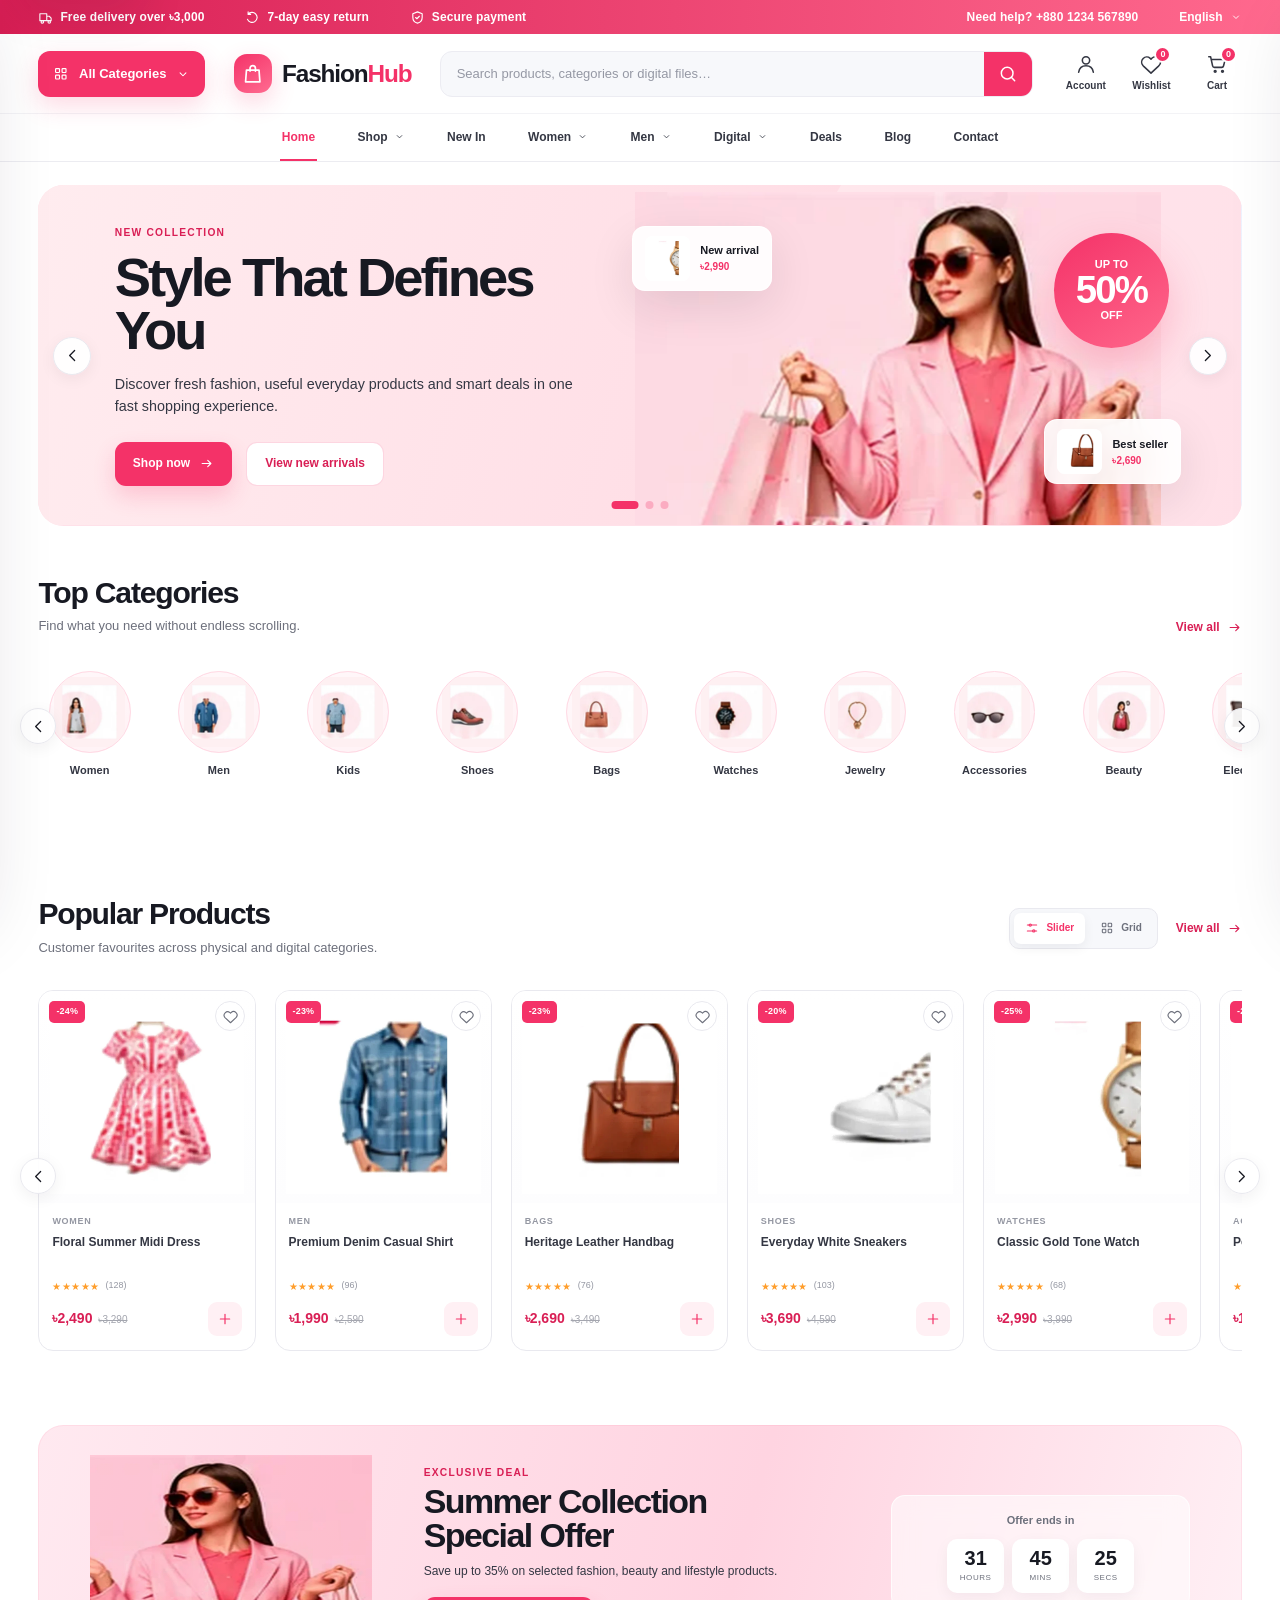
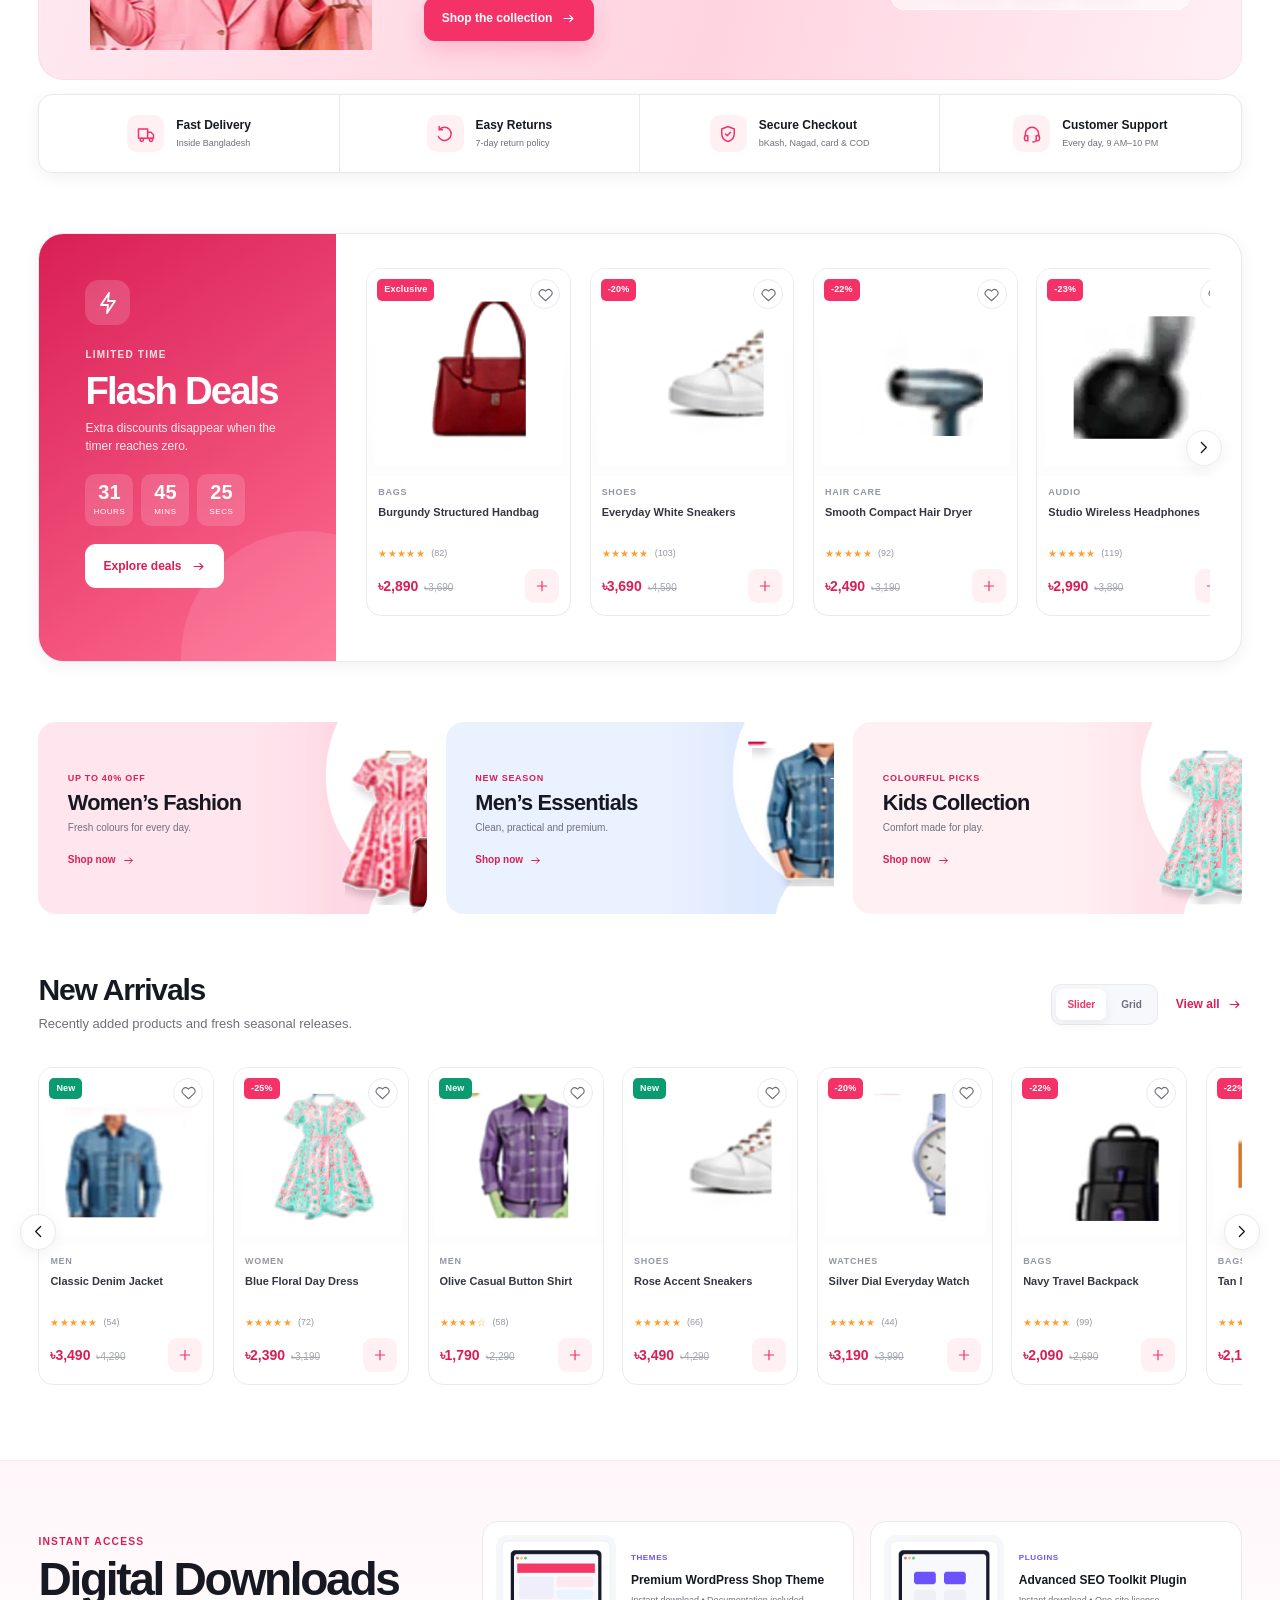
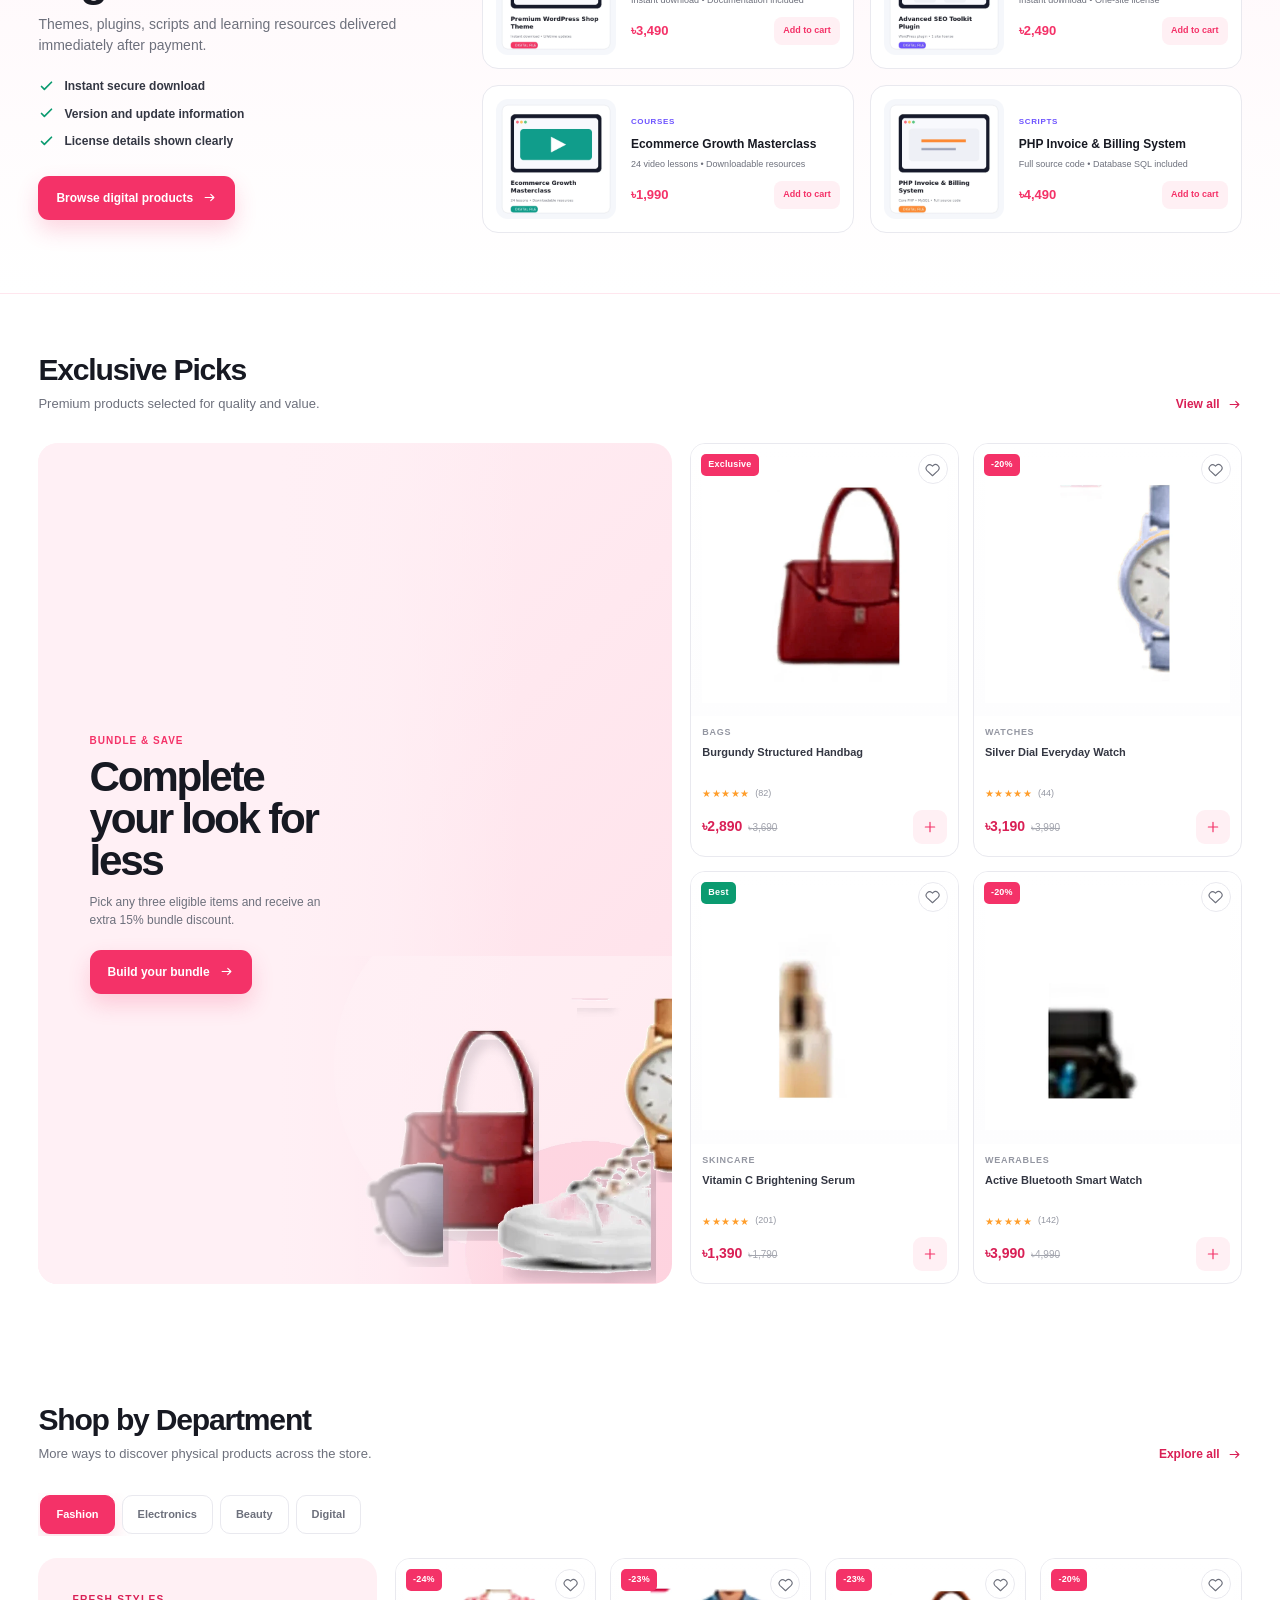
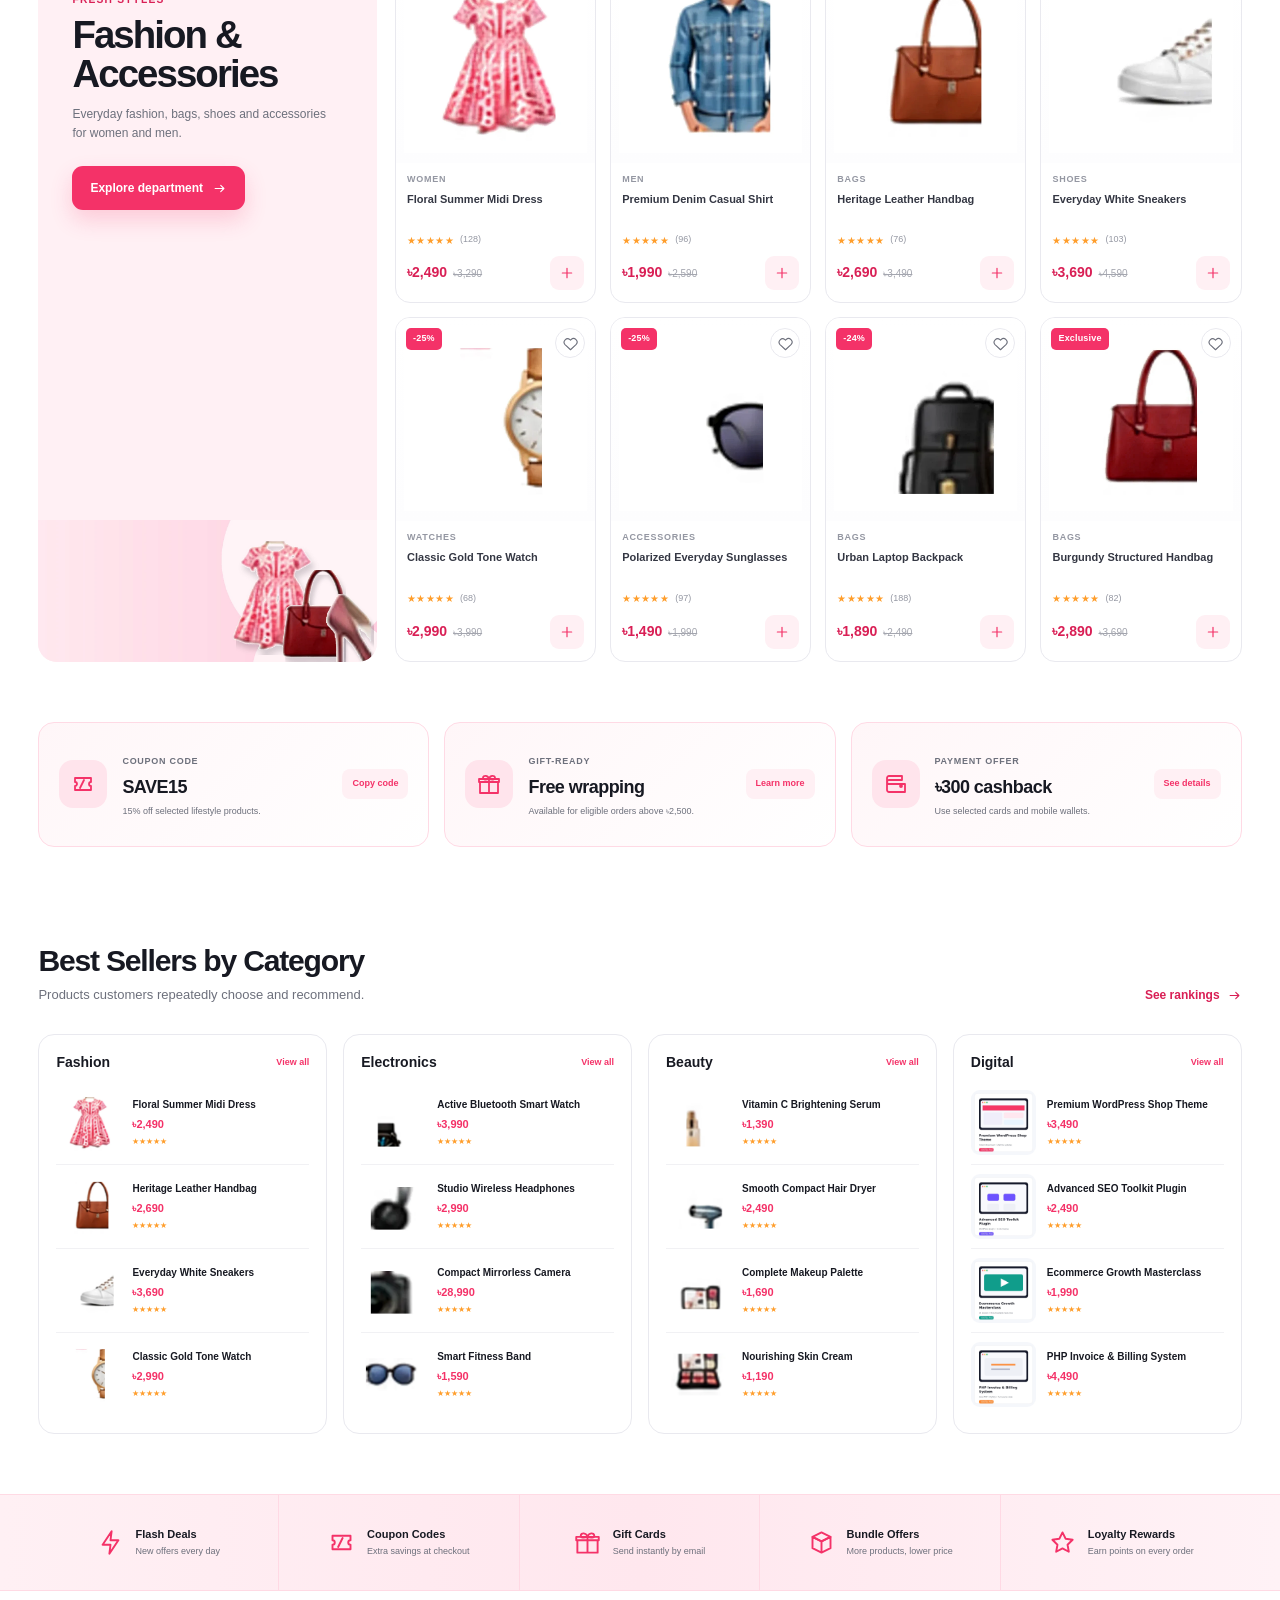
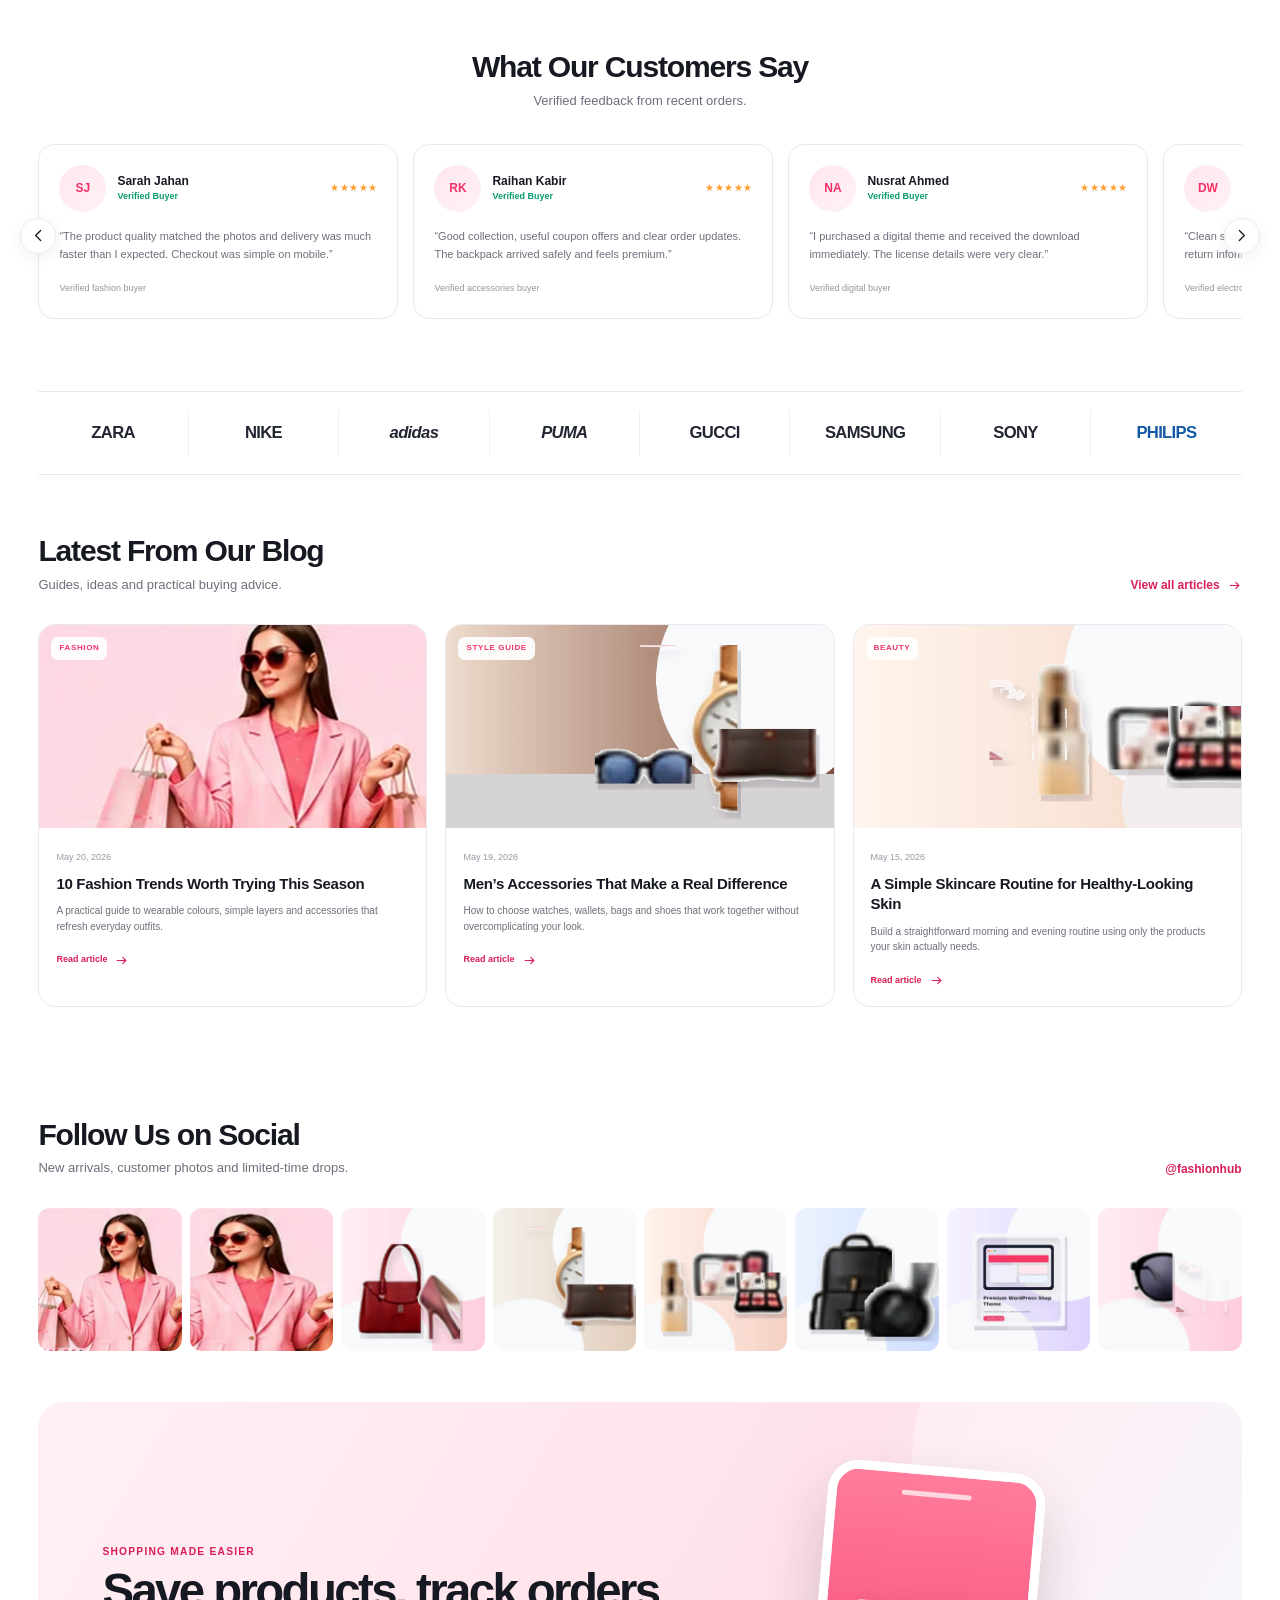
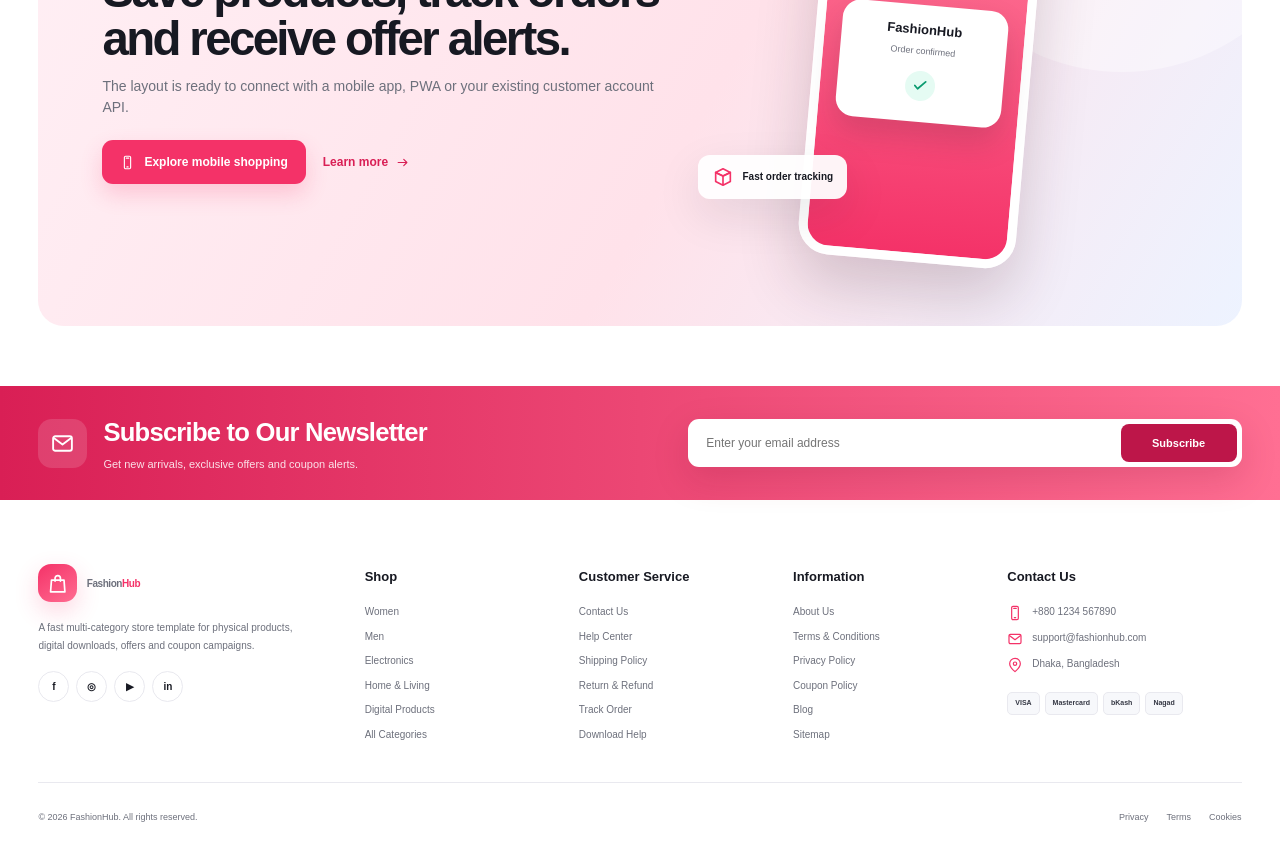
==== index.html @ 22efe68f "Initial FashionHub storefront" ====
<!doctype html>
<html lang="en">
<head>
  <meta charset="utf-8">
  <meta name="viewport" content="width=device-width,initial-scale=1,viewport-fit=cover">
  <meta name="theme-color" content="#f43268">
  <meta name="description" content="FashionHub — a fast, API-ready ecommerce homepage for physical and digital products.">
  <title>FashionHub — Shop Fashion, Electronics, Home & Digital Products</title>
  <link rel="preload" href="assets/images/banners/hero-fashion.webp" as="image" type="image/webp">
  <link rel="stylesheet" href="assets/css/app.css">
</head>
<body>
  <a class="skip-link" href="#main-content">Skip to content</a>

  <div class="announcement" aria-label="Store information">
    <div class="shell announcement__inner">
      <div class="announcement__items">
        <span><svg aria-hidden="true"><use href="#i-truck"></use></svg> Free delivery over ৳3,000</span>
        <span><svg aria-hidden="true"><use href="#i-return"></use></svg> 7-day easy return</span>
        <span><svg aria-hidden="true"><use href="#i-shield"></use></svg> Secure payment</span>
      </div>
      <div class="announcement__right">
        <a href="tel:+8801234567890">Need help? +880 1234 567890</a>
        <button type="button" class="language-switch" aria-label="Change language">English <svg aria-hidden="true"><use href="#i-chevron-down"></use></svg></button>
      </div>
    </div>
  </div>

  <header class="site-header" id="siteHeader">
    <div class="shell header-main">
      <button class="icon-button menu-trigger" type="button" data-action="open-menu" aria-label="Open navigation" aria-controls="mobileDrawer">
        <svg aria-hidden="true"><use href="#i-menu"></use></svg>
      </button>
<div class="category-launcher desktop-only">
        <button class="category-launcher__button" type="button" data-action="toggle-categories" aria-expanded="false" aria-controls="desktopCategoryMenu">
          <svg aria-hidden="true"><use href="#i-grid"></use></svg>
          <span>All Categories</span>
          <svg class="chevron" aria-hidden="true"><use href="#i-chevron-down"></use></svg>
        </button>
        <nav class="category-mega" id="desktopCategoryMenu" aria-label="Product categories"></nav>
      </div>
      <a class="brand" href="index.html" aria-label="FashionHub home">
        <span class="brand__mark"><svg aria-hidden="true"><use href="#i-bag"></use></svg></span>
        <span>Fashion<span>Hub</span></span>
      </a>

      

      <form class="site-search" id="siteSearch" role="search" autocomplete="off">
        <label class="sr-only" for="searchInput">Search products</label>
        <input id="searchInput" name="q" type="search" placeholder="Search products, categories or digital files…">
        <button type="submit" aria-label="Search"><svg aria-hidden="true"><use href="#i-search"></use></svg></button>
        <div class="search-results" id="searchResults" hidden></div>
      </form>

      <nav class="header-actions" aria-label="Account actions">
        <button class="header-action search-mobile-trigger" type="button" data-action="focus-search" aria-label="Search">
          <svg aria-hidden="true"><use href="#i-search"></use></svg><span>Search</span>
        </button>
        <a class="header-action" href="account.html" aria-label="Account">
          <svg aria-hidden="true"><use href="#i-user"></use></svg><span>Account</span>
        </a>
        <a class="header-action" href="wishlist.html" aria-label="Wishlist">
          <span class="action-icon"><svg aria-hidden="true"><use href="#i-heart"></use></svg><b class="count-badge" id="wishlistCount">0</b></span><span>Wishlist</span>
        </a>
        <button class="header-action" type="button" data-action="open-cart" aria-label="Shopping cart">
          <span class="action-icon"><svg aria-hidden="true"><use href="#i-cart"></use></svg><b class="count-badge" id="cartCount">0</b></span><span>Cart</span>
        </button>
      </nav>
    </div>

    <div class="primary-nav-wrap desktop-only">
      <nav class="shell primary-nav" id="desktopNav" aria-label="Primary navigation"></nav>
    </div>
  </header>

  <main id="main-content">
    <section class="hero-section shell" aria-label="Featured offers">
      <div class="hero-slider" id="heroSlider">
        <div class="hero-slides" id="heroSlides"></div>
        <button class="hero-arrow hero-arrow--prev" type="button" data-hero="prev" aria-label="Previous slide"><svg aria-hidden="true"><use href="#i-chevron-left"></use></svg></button>
        <button class="hero-arrow hero-arrow--next" type="button" data-hero="next" aria-label="Next slide"><svg aria-hidden="true"><use href="#i-chevron-right"></use></svg></button>
        <div class="hero-dots" id="heroDots" aria-label="Choose slide"></div>
      </div>
    </section>

    <section class="section section--tight categories-section shell" aria-labelledby="categoryTitle">
      <div class="section-heading">
        <div><h2 id="categoryTitle">Top Categories</h2><p>Find what you need without endless scrolling.</p></div>
        <a class="text-link" href="#allProducts">View all <svg aria-hidden="true"><use href="#i-arrow-right"></use></svg></a>
      </div>
      <div class="rail-shell rail-shell--categories">
        <button class="rail-arrow rail-arrow--left" type="button" data-rail-prev="categoryRail" aria-label="Previous categories"><svg aria-hidden="true"><use href="#i-chevron-left"></use></svg></button>
        <div class="category-rail rail" id="categoryRail"></div>
        <button class="rail-arrow rail-arrow--right" type="button" data-rail-next="categoryRail" aria-label="Next categories"><svg aria-hidden="true"><use href="#i-chevron-right"></use></svg></button>
      </div>
    </section>

    <section class="section shell" id="allProducts" aria-labelledby="popularTitle">
      <div class="section-heading section-heading--actions">
        <div><h2 id="popularTitle">Popular Products</h2><p>Customer favourites across physical and digital categories.</p></div>
        <div class="heading-actions">
          <div class="view-switch" role="group" aria-label="Product layout">
            <button class="is-active" type="button" data-view-target="popularRail" data-view="slider"><svg aria-hidden="true"><use href="#i-slider"></use></svg> Slider</button>
            <button type="button" data-view-target="popularRail" data-view="grid"><svg aria-hidden="true"><use href="#i-grid"></use></svg> Grid</button>
          </div>
          <a class="text-link desktop-only" href="#">View all <svg aria-hidden="true"><use href="#i-arrow-right"></use></svg></a>
        </div>
      </div>
      <div class="rail-shell product-rail-shell">
        <button class="rail-arrow rail-arrow--left" type="button" data-rail-prev="popularRail" aria-label="Previous products"><svg aria-hidden="true"><use href="#i-chevron-left"></use></svg></button>
        <div class="product-rail rail" id="popularRail"></div>
        <button class="rail-arrow rail-arrow--right" type="button" data-rail-next="popularRail" aria-label="Next products"><svg aria-hidden="true"><use href="#i-chevron-right"></use></svg></button>
      </div>
    </section>

    <section class="shell deal-highlight" aria-label="Limited-time summer offer">
      <div class="deal-highlight__image"><img src="assets/images/banners/offer-woman.webp" width="720" height="420" alt="Woman presenting summer collection" loading="lazy"></div>
      <div class="deal-highlight__copy">
        <span class="eyebrow">Exclusive deal</span>
        <h2>Summer Collection<br>Special Offer</h2>
        <p>Save up to 35% on selected fashion, beauty and lifestyle products.</p>
        <a class="primary-button" href="#newArrivals">Shop the collection <svg aria-hidden="true"><use href="#i-arrow-right"></use></svg></a>
      </div>
      <div class="deal-countdown" aria-label="Offer countdown">
        <span>Offer ends in</span>
        <div id="mainCountdown"></div>
      </div>
    </section>

    <section class="shell trust-strip" aria-label="Store benefits">
      <article><span class="trust-strip__icon"><svg aria-hidden="true"><use href="#i-truck"></use></svg></span><div><b>Fast Delivery</b><small>Inside Bangladesh</small></div></article>
      <article><span class="trust-strip__icon"><svg aria-hidden="true"><use href="#i-return"></use></svg></span><div><b>Easy Returns</b><small>7-day return policy</small></div></article>
      <article><span class="trust-strip__icon"><svg aria-hidden="true"><use href="#i-shield"></use></svg></span><div><b>Secure Checkout</b><small>bKash, Nagad, card & COD</small></div></article>
      <article><span class="trust-strip__icon"><svg aria-hidden="true"><use href="#i-headset"></use></svg></span><div><b>Customer Support</b><small>Every day, 9 AM–10 PM</small></div></article>
    </section>

    <section class="section shell flash-section" aria-labelledby="flashTitle">
      <div class="flash-panel">
        <div class="flash-panel__intro">
          <span class="flash-icon"><svg aria-hidden="true"><use href="#i-bolt"></use></svg></span>
          <span>Limited time</span>
          <h2 id="flashTitle">Flash Deals</h2>
          <p>Extra discounts disappear when the timer reaches zero.</p>
          <div class="mini-countdown" id="flashCountdown"></div>
          <a href="#" class="secondary-button">Explore deals <svg aria-hidden="true"><use href="#i-arrow-right"></use></svg></a>
        </div>
        <div class="flash-panel__products">
          <div class="rail-shell">
            <div class="product-rail product-rail--flash rail" id="flashRail"></div>
            <button class="rail-arrow rail-arrow--right" type="button" data-rail-next="flashRail" aria-label="Next flash deal"><svg aria-hidden="true"><use href="#i-chevron-right"></use></svg></button>
          </div>
        </div>
      </div>
    </section>

    <section class="shell campaign-grid" aria-label="Featured collections">
      <a class="campaign-card campaign-card--women" href="#">
        <div><span>Up to 40% off</span><h3>Women’s Fashion</h3><p>Fresh colours for every day.</p><b>Shop now <svg aria-hidden="true"><use href="#i-arrow-right"></use></svg></b></div>
        <img src="assets/images/banners/promo-women.webp" width="900" height="420" alt="Women's fashion collection" loading="lazy">
      </a>
      <a class="campaign-card campaign-card--men" href="#">
        <div><span>New season</span><h3>Men’s Essentials</h3><p>Clean, practical and premium.</p><b>Shop now <svg aria-hidden="true"><use href="#i-arrow-right"></use></svg></b></div>
        <img src="assets/images/banners/promo-men.webp" width="900" height="420" alt="Men's fashion collection" loading="lazy">
      </a>
      <a class="campaign-card campaign-card--kids" href="#">
        <div><span>Colourful picks</span><h3>Kids Collection</h3><p>Comfort made for play.</p><b>Shop now <svg aria-hidden="true"><use href="#i-arrow-right"></use></svg></b></div>
        <img src="assets/images/banners/promo-kids.webp" width="900" height="420" alt="Kids collection" loading="lazy">
      </a>
    </section>

    <section class="section shell" id="newArrivals" aria-labelledby="newTitle">
      <div class="section-heading section-heading--actions">
        <div><h2 id="newTitle">New Arrivals</h2><p>Recently added products and fresh seasonal releases.</p></div>
        <div class="heading-actions"><div class="view-switch" role="group" aria-label="New arrivals layout"><button class="is-active" type="button" data-view-target="newRail" data-view="slider">Slider</button><button type="button" data-view-target="newRail" data-view="grid">Grid</button></div><a class="text-link desktop-only" href="#">View all <svg aria-hidden="true"><use href="#i-arrow-right"></use></svg></a></div>
      </div>
      <div class="rail-shell product-rail-shell"><button class="rail-arrow rail-arrow--left" type="button" data-rail-prev="newRail" aria-label="Previous new products"><svg aria-hidden="true"><use href="#i-chevron-left"></use></svg></button><div class="product-rail rail" id="newRail"></div><button class="rail-arrow rail-arrow--right" type="button" data-rail-next="newRail" aria-label="Next new products"><svg aria-hidden="true"><use href="#i-chevron-right"></use></svg></button></div>
    </section>

    <section class="section section--tinted digital-section" aria-labelledby="digitalTitle">
      <div class="shell digital-layout">
        <div class="digital-intro">
          <span class="eyebrow">Instant access</span>
          <h2 id="digitalTitle">Digital Downloads</h2>
          <p>Themes, plugins, scripts and learning resources delivered immediately after payment.</p>
          <ul><li><svg aria-hidden="true"><use href="#i-check"></use></svg> Instant secure download</li><li><svg aria-hidden="true"><use href="#i-check"></use></svg> Version and update information</li><li><svg aria-hidden="true"><use href="#i-check"></use></svg> License details shown clearly</li></ul>
          <a class="primary-button" href="#">Browse digital products <svg aria-hidden="true"><use href="#i-arrow-right"></use></svg></a>
        </div>
        <div class="digital-products" id="digitalGrid"></div>
      </div>
    </section>

    <section class="section shell" aria-labelledby="exclusiveTitle">
      <div class="section-heading"><div><h2 id="exclusiveTitle">Exclusive Picks</h2><p>Premium products selected for quality and value.</p></div><a class="text-link" href="#">View all <svg aria-hidden="true"><use href="#i-arrow-right"></use></svg></a></div>
      <div class="exclusive-layout">
        <article class="exclusive-feature">
          <img src="assets/images/banners/deal-products.webp" width="900" height="420" alt="Handbag, shoes and watch bundle" loading="lazy">
          <div><span>Bundle & save</span><h3>Complete your look for less</h3><p>Pick any three eligible items and receive an extra 15% bundle discount.</p><a href="#" class="primary-button">Build your bundle <svg aria-hidden="true"><use href="#i-arrow-right"></use></svg></a></div>
        </article>
        <div class="exclusive-products" id="exclusiveGrid"></div>
      </div>
    </section>

    <section class="section shell" aria-labelledby="departmentTitle">
      <div class="section-heading"><div><h2 id="departmentTitle">Shop by Department</h2><p>More ways to discover physical products across the store.</p></div><a class="text-link" href="#">Explore all <svg aria-hidden="true"><use href="#i-arrow-right"></use></svg></a></div>
      <div class="department-tabs" id="departmentTabs" role="tablist" aria-label="Departments"></div>
      <div class="department-showcase" id="departmentShowcase"></div>
    </section>

    <section class="shell offer-cards" aria-label="Store offers">
      <article class="offer-card"><span class="offer-card__icon"><svg aria-hidden="true"><use href="#i-ticket"></use></svg></span><div><span>Coupon code</span><h3>SAVE15</h3><p>15% off selected lifestyle products.</p></div><button type="button" data-copy-code="SAVE15">Copy code</button></article>
      <article class="offer-card"><span class="offer-card__icon"><svg aria-hidden="true"><use href="#i-gift"></use></svg></span><div><span>Gift-ready</span><h3>Free wrapping</h3><p>Available for eligible orders above ৳2,500.</p></div><a href="#">Learn more</a></article>
      <article class="offer-card"><span class="offer-card__icon"><svg aria-hidden="true"><use href="#i-wallet"></use></svg></span><div><span>Payment offer</span><h3>৳300 cashback</h3><p>Use selected cards and mobile wallets.</p></div><a href="#">See details</a></article>
    </section>

    <section class="section shell bestseller-section" aria-labelledby="bestTitle">
      <div class="section-heading"><div><h2 id="bestTitle">Best Sellers by Category</h2><p>Products customers repeatedly choose and recommend.</p></div><a class="text-link" href="#">See rankings <svg aria-hidden="true"><use href="#i-arrow-right"></use></svg></a></div>
      <div class="bestseller-columns" id="bestsellerColumns"></div>
    </section>

    <section class="benefits-band" aria-label="More ways to save">
      <div class="shell benefits-band__grid">
        <article><svg aria-hidden="true"><use href="#i-bolt"></use></svg><div><b>Flash Deals</b><small>New offers every day</small></div></article>
        <article><svg aria-hidden="true"><use href="#i-ticket"></use></svg><div><b>Coupon Codes</b><small>Extra savings at checkout</small></div></article>
        <article><svg aria-hidden="true"><use href="#i-gift"></use></svg><div><b>Gift Cards</b><small>Send instantly by email</small></div></article>
        <article><svg aria-hidden="true"><use href="#i-box"></use></svg><div><b>Bundle Offers</b><small>More products, lower price</small></div></article>
        <article><svg aria-hidden="true"><use href="#i-star"></use></svg><div><b>Loyalty Rewards</b><small>Earn points on every order</small></div></article>
      </div>
    </section>

    <section class="section shell reviews-section" aria-labelledby="reviewTitle">
      <div class="section-heading section-heading--center"><div><h2 id="reviewTitle">What Our Customers Say</h2><p>Verified feedback from recent orders.</p></div></div>
      <div class="rail-shell"><button class="rail-arrow rail-arrow--left" type="button" data-rail-prev="reviewRail" aria-label="Previous reviews"><svg aria-hidden="true"><use href="#i-chevron-left"></use></svg></button><div class="review-rail rail" id="reviewRail"></div><button class="rail-arrow rail-arrow--right" type="button" data-rail-next="reviewRail" aria-label="Next reviews"><svg aria-hidden="true"><use href="#i-chevron-right"></use></svg></button></div>
    </section>

    <section class="shell brand-strip" aria-label="Popular brands"><span>ZARA</span><span>NIKE</span><span>adidas</span><span>PUMA</span><span>GUCCI</span><span>SAMSUNG</span><span>SONY</span><span>PHILIPS</span></section>

    <section class="section shell" aria-labelledby="blogTitle">
      <div class="section-heading"><div><h2 id="blogTitle">Latest From Our Blog</h2><p>Guides, ideas and practical buying advice.</p></div><a class="text-link" href="#">View all articles <svg aria-hidden="true"><use href="#i-arrow-right"></use></svg></a></div>
      <div class="blog-grid" id="blogGrid"></div>
    </section>

    <section class="section section--tight shell" aria-labelledby="socialTitle">
      <div class="section-heading"><div><h2 id="socialTitle">Follow Us on Social</h2><p>New arrivals, customer photos and limited-time drops.</p></div><a class="text-link" href="#">@fashionhub</a></div>
      <div class="social-grid" id="socialGrid"></div>
    </section>

    <section class="app-banner shell" aria-label="Mobile shopping">
      <div><span class="eyebrow">Shopping made easier</span><h2>Save products, track orders and receive offer alerts.</h2><p>The layout is ready to connect with a mobile app, PWA or your existing customer account API.</p><div class="app-banner__actions"><a href="#" class="primary-button"><svg aria-hidden="true"><use href="#i-phone"></use></svg> Explore mobile shopping</a><a href="#" class="text-link">Learn more <svg aria-hidden="true"><use href="#i-arrow-right"></use></svg></a></div></div>
      <div class="app-banner__visual"><div class="phone-mock"><span></span><div><b>FashionHub</b><small>Order confirmed</small><svg aria-hidden="true"><use href="#i-check"></use></svg></div></div><span class="floating-order"><svg aria-hidden="true"><use href="#i-box"></use></svg><b>Fast order tracking</b></span></div>
    </section>

    <section class="newsletter" aria-labelledby="newsletterTitle">
      <div class="shell newsletter__inner">
        <div class="newsletter__copy"><span class="newsletter__icon"><svg aria-hidden="true"><use href="#i-mail"></use></svg></span><div><h2 id="newsletterTitle">Subscribe to Our Newsletter</h2><p>Get new arrivals, exclusive offers and coupon alerts.</p></div></div>
        <form id="newsletterForm"><label class="sr-only" for="newsletterEmail">Email address</label><input id="newsletterEmail" type="email" required placeholder="Enter your email address"><button type="submit">Subscribe</button></form>
      </div>
    </section>
  </main>

  <footer class="site-footer">
    <div class="shell footer-grid">
      <section class="footer-about"><a class="brand brand--footer" href="index.html"><span class="brand__mark"><svg aria-hidden="true"><use href="#i-bag"></use></svg></span><span>Fashion<span>Hub</span></span></a><p>A fast multi-category store template for physical products, digital downloads, offers and coupon campaigns.</p><div class="social-links"><a href="#" aria-label="Facebook">f</a><a href="#" aria-label="Instagram">◎</a><a href="#" aria-label="YouTube">▶</a><a href="#" aria-label="LinkedIn">in</a></div></section>
      <section><h2>Shop</h2><a href="#">Women</a><a href="#">Men</a><a href="#">Electronics</a><a href="#">Home & Living</a><a href="#">Digital Products</a><a href="#">All Categories</a></section>
      <section><h2>Customer Service</h2><a href="#">Contact Us</a><a href="#">Help Center</a><a href="#">Shipping Policy</a><a href="#">Return & Refund</a><a href="#">Track Order</a><a href="#">Download Help</a></section>
      <section><h2>Information</h2><a href="#">About Us</a><a href="#">Terms & Conditions</a><a href="#">Privacy Policy</a><a href="#">Coupon Policy</a><a href="#">Blog</a><a href="#">Sitemap</a></section>
      <section class="footer-contact"><h2>Contact Us</h2><p><svg aria-hidden="true"><use href="#i-phone"></use></svg><span>+880 1234 567890</span></p><p><svg aria-hidden="true"><use href="#i-mail"></use></svg><span>support@fashionhub.com</span></p><p><svg aria-hidden="true"><use href="#i-location"></use></svg><span>Dhaka, Bangladesh</span></p><div class="payment-badges"><span>VISA</span><span>Mastercard</span><span>bKash</span><span>Nagad</span></div></section>
    </div>
    <div class="shell footer-bottom"><span>© 2026 FashionHub. All rights reserved.</span><div><a href="#">Privacy</a><a href="#">Terms</a><a href="#">Cookies</a></div></div>
  </footer>

  <div class="drawer-backdrop" id="drawerBackdrop" data-action="close-menu"></div>
  <aside class="mobile-drawer" id="mobileDrawer" aria-hidden="true" aria-label="Mobile navigation">
    <div class="drawer-header"><a class="brand" href="#"><span class="brand__mark"><svg aria-hidden="true"><use href="#i-bag"></use></svg></span><span>Fashion<span>Hub</span></span></a><button type="button" class="icon-button" data-action="close-menu" aria-label="Close navigation"><svg aria-hidden="true"><use href="#i-close"></use></svg></button></div>
    <div class="drawer-tabs" role="tablist"><button class="is-active" type="button" role="tab" data-drawer-tab="menu" aria-selected="true">Menu</button><button type="button" role="tab" data-drawer-tab="categories" aria-selected="false">Categories</button></div>
    <div class="drawer-content"><nav class="drawer-panel is-active" id="mobileMenuPanel" data-drawer-panel="menu" aria-label="Mobile menu"></nav><nav class="drawer-panel" id="mobileCategoryPanel" data-drawer-panel="categories" aria-label="Mobile categories"></nav></div>
    <div class="drawer-support"><svg aria-hidden="true"><use href="#i-headset"></use></svg><div><b>Need help?</b><a href="tel:+8801234567890">+880 1234 567890</a></div></div>
  </aside>

  <div class="cart-backdrop" id="cartBackdrop" data-action="close-cart"></div>
  <aside class="cart-drawer" id="cartDrawer" aria-hidden="true" aria-label="Shopping cart">
    <div class="cart-drawer__header"><div><h2>Your Cart</h2><span id="cartSummary">0 items</span></div><button type="button" class="icon-button" data-action="close-cart" aria-label="Close cart"><svg aria-hidden="true"><use href="#i-close"></use></svg></button></div>
    <div class="cart-items" id="cartItems"></div>
    <div class="cart-drawer__footer"><div><span>Subtotal</span><b id="cartSubtotal">৳0</b></div><a class="primary-button primary-button--full" href="checkout.html">Proceed to Checkout</a><button class="secondary-button secondary-button--full" type="button" data-action="close-cart">Continue Shopping</button></div>
  </aside>

  <div class="modal" id="quickViewModal" aria-hidden="true" role="dialog" aria-modal="true" aria-labelledby="quickViewTitle">
    <div class="modal__backdrop" data-action="close-modal"></div>
    <div class="modal__dialog"><button class="modal__close icon-button" type="button" data-action="close-modal" aria-label="Close quick view"><svg aria-hidden="true"><use href="#i-close"></use></svg></button><div id="quickViewContent"></div></div>
  </div>

  <div class="toast-region" id="toastRegion" aria-live="polite" aria-atomic="true"></div>
  <button class="back-to-top" type="button" data-action="back-to-top" aria-label="Back to top"><svg aria-hidden="true"><use href="#i-chevron-up"></use></svg></button>

  <svg class="svg-sprite" aria-hidden="true" xmlns="http://www.w3.org/2000/svg">
    <symbol id="i-menu" viewBox="0 0 24 24"><path d="M4 7h16M4 12h16M4 17h16"/></symbol>
    <symbol id="i-close" viewBox="0 0 24 24"><path d="m6 6 12 12M18 6 6 18"/></symbol>
    <symbol id="i-search" viewBox="0 0 24 24"><circle cx="11" cy="11" r="7"/><path d="m20 20-4-4"/></symbol>
    <symbol id="i-user" viewBox="0 0 24 24"><circle cx="12" cy="8" r="4"/><path d="M4 21c.7-4.4 3.2-7 8-7s7.3 2.6 8 7"/></symbol>
    <symbol id="i-heart" viewBox="0 0 24 24"><path d="M20.8 5.8c-2.2-2.2-5.7-2.2-7.9 0l-.9.9-.9-.9a5.6 5.6 0 0 0-7.9 7.9l.9.9L12 22l7.9-7.4.9-.9a5.6 5.6 0 0 0 0-7.9Z"/></symbol>
    <symbol id="i-cart" viewBox="0 0 24 24"><path d="M3 4h2l2.2 10.1a2 2 0 0 0 2 1.6h7.9a2 2 0 0 0 2-1.5L21 7H6"/><circle cx="10" cy="20" r="1"/><circle cx="18" cy="20" r="1"/></symbol>
    <symbol id="i-bag" viewBox="0 0 24 24"><path d="M5 8h14l1 13H4L5 8Z"/><path d="M9 9V6a3 3 0 0 1 6 0v3"/></symbol>
    <symbol id="i-grid" viewBox="0 0 24 24"><rect x="4" y="4" width="6" height="6" rx="1"/><rect x="14" y="4" width="6" height="6" rx="1"/><rect x="4" y="14" width="6" height="6" rx="1"/><rect x="14" y="14" width="6" height="6" rx="1"/></symbol>
    <symbol id="i-slider" viewBox="0 0 24 24"><path d="M4 7h16M4 17h16"/><circle cx="9" cy="7" r="2"/><circle cx="15" cy="17" r="2"/></symbol>
    <symbol id="i-chevron-down" viewBox="0 0 24 24"><path d="m7 10 5 5 5-5"/></symbol>
    <symbol id="i-chevron-up" viewBox="0 0 24 24"><path d="m7 14 5-5 5 5"/></symbol>
    <symbol id="i-chevron-left" viewBox="0 0 24 24"><path d="m15 5-7 7 7 7"/></symbol>
    <symbol id="i-chevron-right" viewBox="0 0 24 24"><path d="m9 5 7 7-7 7"/></symbol>
    <symbol id="i-arrow-right" viewBox="0 0 24 24"><path d="M5 12h14M14 7l5 5-5 5"/></symbol>
    <symbol id="i-truck" viewBox="0 0 24 24"><path d="M3 6h11v11H3zM14 10h4l3 3v4h-7z"/><circle cx="7" cy="19" r="2"/><circle cx="18" cy="19" r="2"/></symbol>
    <symbol id="i-return" viewBox="0 0 24 24"><path d="M9 7H5v-4M5 7a8 8 0 1 1-1 8"/></symbol>
    <symbol id="i-shield" viewBox="0 0 24 24"><path d="M12 3 4.5 6v5.5c0 4.9 3 8.4 7.5 9.5 4.5-1.1 7.5-4.6 7.5-9.5V6L12 3Z"/><path d="m9 12 2 2 4-4"/></symbol>
    <symbol id="i-headset" viewBox="0 0 24 24"><path d="M4 14v-2a8 8 0 0 1 16 0v2"/><path d="M4 14h3v6H5a2 2 0 0 1-2-2v-2a2 2 0 0 1 1-2ZM20 14h-3v6h2a2 2 0 0 0 2-2v-2a2 2 0 0 0-1-2ZM17 20c-1 1-2.4 1.5-4 1.5"/></symbol>
    <symbol id="i-bolt" viewBox="0 0 24 24"><path d="m13 2-8 12h7l-1 8 8-12h-7l1-8Z"/></symbol>
    <symbol id="i-check" viewBox="0 0 24 24"><path d="m5 12 4 4L19 6"/></symbol>
    <symbol id="i-ticket" viewBox="0 0 24 24"><path d="M4 6h16v4a2 2 0 0 0 0 4v4H4v-4a2 2 0 0 0 0-4V6Z"/><path d="M13 8 9 16"/></symbol>
    <symbol id="i-gift" viewBox="0 0 24 24"><path d="M3 10h18v11H3zM2 7h20v3H2zM12 7v14"/><path d="M12 7c-1-4-6-4-6-1 0 2 3 2 6 1Zm0 0c1-4 6-4 6-1 0 2-3 2-6 1Z"/></symbol>
    <symbol id="i-wallet" viewBox="0 0 24 24"><path d="M3 6a2 2 0 0 1 2-2h13v4H5a2 2 0 0 0 0 4h16v8H5a2 2 0 0 1-2-2V6Z"/><circle cx="17" cy="14" r="1"/></symbol>
    <symbol id="i-box" viewBox="0 0 24 24"><path d="m4 7 8-4 8 4-8 4-8-4Z"/><path d="m4 7 8 4v10l-8-4V7Zm16 0-8 4v10l8-4V7Z"/></symbol>
    <symbol id="i-star" viewBox="0 0 24 24"><path d="m12 3 2.8 5.7 6.2.9-4.5 4.4 1.1 6.2-5.6-3-5.6 3 1.1-6.2L3 9.6l6.2-.9L12 3Z"/></symbol>
    <symbol id="i-phone" viewBox="0 0 24 24"><rect x="7" y="2" width="10" height="20" rx="2"/><path d="M10 5h4M11 19h2"/></symbol>
    <symbol id="i-mail" viewBox="0 0 24 24"><rect x="3" y="5" width="18" height="14" rx="2"/><path d="m4 7 8 6 8-6"/></symbol>
    <symbol id="i-location" viewBox="0 0 24 24"><path d="M20 10c0 5-8 12-8 12S4 15 4 10a8 8 0 1 1 16 0Z"/><circle cx="12" cy="10" r="2.5"/></symbol>
    <symbol id="i-eye" viewBox="0 0 24 24"><path d="M2 12s3.5-6 10-6 10 6 10 6-3.5 6-10 6S2 12 2 12Z"/><circle cx="12" cy="12" r="3"/></symbol>
    <symbol id="i-plus" viewBox="0 0 24 24"><path d="M12 5v14M5 12h14"/></symbol>
    <symbol id="i-minus" viewBox="0 0 24 24"><path d="M5 12h14"/></symbol>
  </svg>

  <script src="assets/js/config.js"></script>
  <script src="data/home-data.js"></script>
  <script src="assets/js/app.js" defer></script>
</body>
</html>
---- assets/css/app.css ----
:root{
  --accent:#f43268;
  --accent-strong:#d91f55;
  --accent-deep:#bd1649;
  --accent-soft:#fff0f4;
  --accent-soft-2:#ffe4ec;
  --accent-soft-3:#ffd5e2;
  --ink:#171922;
  --ink-soft:#343743;
  --muted:#6d707c;
  --muted-2:#9497a2;
  --line:#e9e9ef;
  --line-strong:#ddddE7;
  --surface:#fff;
  --surface-alt:#f7f8fb;
  --surface-blue:#edf3ff;
  --warning:#ff9e2c;
  --success:#0b9b70;
  --shadow-sm:0 4px 16px rgb(32 24 38/.06);
  --shadow-md:0 16px 45px rgb(33 23 39/.10);
  --shadow-lg:0 25px 70px rgb(33 23 39/.14);
  --radius-sm:10px;
  --radius:16px;
  --radius-lg:clamp(20px,2vw,30px);
  --shell:min(94vw,1320px);
  --header-height:clamp(68px,6.2vw,84px);
  --section-space:clamp(46px,4.7vw,72px);
  --ease:cubic-bezier(.2,.7,.2,1);
}

*,*::before,*::after{box-sizing:border-box}
html{scroll-behavior:smooth;scroll-padding-top:140px;width:100%;max-width:100%;overflow-x:hidden}
body{margin:0;width:100%;max-width:100%;overflow-x:hidden;background:var(--surface);color:var(--ink);font-family:-apple-system,BlinkMacSystemFont,"Segoe UI",Arial,Helvetica,sans-serif;font-size:clamp(14px,.92vw,16px);line-height:1.55;-webkit-font-smoothing:antialiased;text-rendering:optimizeLegibility}
body.is-locked{overflow:hidden}
img{display:block;max-width:100%}
a{color:inherit;text-decoration:none}
button,input{font:inherit}
button{color:inherit}
svg{width:1.2em;height:1.2em;fill:none;stroke:currentColor;stroke-width:1.8;stroke-linecap:round;stroke-linejoin:round}
button,a,input{-webkit-tap-highlight-color:transparent}
button:focus-visible,a:focus-visible,input:focus-visible{outline:3px solid rgb(244 50 104/.22);outline-offset:3px}
::selection{background:var(--accent-soft-3);color:var(--accent-deep)}

.shell{width:var(--shell);margin-inline:auto}
.sr-only{position:absolute!important;width:1px!important;height:1px!important;padding:0!important;margin:-1px!important;overflow:hidden!important;clip:rect(0,0,0,0)!important;white-space:nowrap!important;border:0!important}
.skip-link{position:fixed;left:16px;top:16px;z-index:1000;transform:translateY(-150%);background:var(--surface);padding:10px 14px;border-radius:9px;box-shadow:var(--shadow-md);font-weight:800;color:var(--accent)}
.skip-link:focus{transform:none}
.svg-sprite{position:absolute;width:0;height:0;overflow:hidden}
.desktop-only{display:block}

.announcement{background:linear-gradient(90deg,var(--accent-strong),#ff698e);color:#fff;font-size:12px;font-weight:650;letter-spacing:.01em}
.announcement__inner{min-height:34px;display:flex;align-items:center;justify-content:space-between;gap:24px}
.announcement__items,.announcement__right{display:flex;align-items:center;gap:clamp(18px,3.2vw,44px)}
.announcement span,.announcement a,.language-switch{display:inline-flex;align-items:center;gap:7px}
.announcement svg{width:15px;height:15px}
.language-switch{border:0;background:transparent;color:#fff;padding:3px 0;cursor:pointer}
.language-switch svg{width:12px;height:12px}

.site-header{position:sticky;top:0;z-index:80;background:rgb(255 255 255/.94);backdrop-filter:saturate(170%) blur(16px);border-bottom:1px solid rgb(233 233 239/.85)}
.header-main{height:var(--header-height);display:grid;grid-template-columns:auto auto minmax(280px,1fr) auto;align-items:center;gap:clamp(14px,2.2vw,30px)}
.menu-trigger{display:none!important}
.brand{display:inline-flex;align-items:center;gap:10px;font-size:clamp(21px,1.9vw,29px);font-weight:900;letter-spacing:-.045em;color:var(--ink);white-space:nowrap}
.brand>span:last-child>span{color:var(--accent)}
.brand__mark{width:clamp(35px,3vw,43px);aspect-ratio:1;border-radius:13px;background:linear-gradient(145deg,var(--accent),#ff6c91);color:#fff;display:grid;place-items:center;box-shadow:0 9px 25px rgb(244 50 104/.2)}
.brand__mark svg{width:56%;height:56%;stroke-width:1.9}

.category-launcher{position:relative}
.category-launcher__button{height:46px;min-width:136px;border:0;border-radius:12px;padding:0 15px;background:var(--accent);color:#fff;display:flex;align-items:center;gap:10px;font-size:13px;font-weight:800;cursor:pointer;box-shadow:0 9px 24px rgb(244 50 104/.18);transition:transform .2s var(--ease),background .2s}
.category-launcher__button:hover{background:var(--accent-strong);transform:translateY(-1px)}
.category-launcher__button .chevron{margin-left:auto;width:14px;height:14px;transition:transform .2s}
.category-launcher.is-open .chevron{transform:rotate(180deg)}
.category-mega{position:absolute;left:0;width:15vw;padding:5px 0px; z-index:99; background:var(--surface);border:1px solid var(--line);border-radius:5px;box-shadow:var(--shadow-lg);opacity:0;visibility:hidden;transform:translateY(8px);transition:2s var(--ease)}

.category-launcher.is-open .category-mega{opacity:1;visibility:visible;transform:none}
.category-mega>ul{margin:0;padding:0;list-style:none}
.category-mega li{position:relative}
.category-mega a{min-height:47px;display:flex;align-items:center;gap:11px;padding:9px 12px;border-radius:10px;color:var(--ink-soft);font-size:13px;font-weight:700}
.category-mega a:hover,.category-mega li:focus-within>a{background:var(--accent-soft);color:var(--accent-strong)}
.category-mega .menu-icon{width:32px;height:32px;border-radius:9px;background:var(--surface-alt);display:grid;place-items:center;color:var(--accent)}
.category-mega .menu-icon svg{width:18px;height:18px}
.category-mega .submenu-arrow{margin-left:auto;color:var(--muted-2)}
.category-mega ul ul{position:absolute;left:calc(100% + 10px);top:-10px;width:min(680px,62vw);min-height:420px;padding:24px;display:grid;grid-template-columns:repeat(3,minmax(150px,1fr));gap:24px;background:var(--surface);border:1px solid var(--line);border-radius:15px;box-shadow:var(--shadow-lg);opacity:0;visibility:hidden;transform:translateX(-8px);transition:.2s var(--ease)}
.category-mega li:hover>ul,.category-mega li:focus-within>ul{opacity:1;visibility:visible;transform:none}
.category-mega ul ul>li>a{font-size:14px;font-weight:850;color:var(--ink);padding:0;min-height:auto;margin-bottom:8px;background:transparent!important}
.category-mega ul ul ul{position:static;width:auto;min-height:0;padding:0;border:0;box-shadow:none;display:grid;grid-template-columns:1fr;gap:0;opacity:1;visibility:visible;transform:none}
.category-mega ul ul ul a{min-height:34px;padding:4px 0;border-radius:0;color:var(--muted);font-weight:600}
.category-mega ul ul ul a:hover{color:var(--accent);background:transparent}

.site-search{height:46px;position:relative;display:flex;background:var(--surface-alt);border:1px solid #ececf2;border-radius:12px;overflow:visible;transition:border-color .2s,box-shadow .2s}
.site-search:focus-within{background:#fff;border-color:rgb(244 50 104/.45);box-shadow:0 0 0 4px rgb(244 50 104/.08)}
.site-search input{min-width:0;width:100%;border:0;outline:0;background:transparent;padding:0 16px;color:var(--ink);font-size:13px}
.site-search input::placeholder{color:#9598a4}
.site-search>button{width:52px;border:0;border-radius:0 11px 11px 0;background:var(--accent);color:#fff;display:grid;place-items:center;cursor:pointer}
.site-search>button:hover{background:var(--accent-strong)}
.site-search>button svg{width:20px;height:20px}
.search-results{position:absolute;inset:calc(100% + 10px) 0 auto;background:#fff;border:1px solid var(--line);border-radius:14px;box-shadow:var(--shadow-lg);padding:8px;z-index:90;max-height:430px;overflow:auto}
.search-results__head{display:flex;justify-content:space-between;padding:8px 10px;color:var(--muted);font-size:12px}
.search-result{display:grid;grid-template-columns:52px minmax(0,1fr) auto;align-items:center;gap:12px;padding:8px 10px;border-radius:10px}
.search-result:hover{background:var(--accent-soft)}
.search-result img{width:52px;height:52px;object-fit:contain;border:1px solid var(--line);border-radius:9px;background:#fff}
.search-result strong{display:block;font-size:13px;white-space:nowrap;overflow:hidden;text-overflow:ellipsis}
.search-result small{color:var(--muted)}
.search-result b{color:var(--accent);font-size:13px}
.search-empty{padding:22px;text-align:center;color:var(--muted)}

.header-actions{display:flex;align-items:center;gap:clamp(9px,1.3vw,20px)}
.header-action{position:relative;min-width:49px;border:0;background:transparent;padding:4px 2px;display:grid;justify-items:center;gap:3px;cursor:pointer;color:var(--ink-soft)}
.header-action:hover{color:var(--accent)}
.header-action svg{width:22px;height:22px;stroke-width:1.7}
.header-action>span:last-child{font-size:10px;font-weight:750}
.action-icon{position:relative;display:grid}
.count-badge{position:absolute;right:-9px;top:-7px;min-width:17px;height:17px;padding:0 4px;border-radius:99px;background:var(--accent);color:#fff;display:grid;place-items:center;font-size:9px;border:2px solid #fff}
.search-mobile-trigger{display:none}

.primary-nav-wrap{border-top:1px solid #f3f3f6;background:#fff}
.primary-nav{min-height:47px;display:flex;align-items:center;justify-content:center;gap:clamp(21px,3vw,42px)}
.primary-nav ul{list-style:none;margin:0;padding:0}
.primary-nav>ul{display:flex;align-items:center;justify-content:center;gap:clamp(21px,3vw,42px)}
.primary-nav li{position:relative}
.primary-nav a{min-height:47px;display:flex;align-items:center;gap:6px;padding:0 2px;font-size:12px;font-weight:800;color:var(--ink-soft);white-space:nowrap;border-bottom:2px solid transparent}
.primary-nav>ul>li>a:hover,.primary-nav>ul>li.is-active>a{color:var(--accent);border-bottom-color:var(--accent)}
.primary-nav a svg{width:11px;height:11px}
.primary-nav ul ul{position:absolute;top:100%;left:-18px;width:210px;padding:9px;background:#fff;border:1px solid var(--line);border-radius:12px;box-shadow:var(--shadow-md);opacity:0;visibility:hidden;transform:translateY(7px);transition:.18s var(--ease)}
.primary-nav li:hover>ul,.primary-nav li:focus-within>ul{opacity:1;visibility:visible;transform:none}
.primary-nav ul ul a{min-height:40px;padding:8px 10px;border-radius:8px;border:0;font-weight:700;color:var(--muted)}
.primary-nav ul ul a:hover{background:var(--accent-soft);color:var(--accent)}
.primary-nav ul ul a svg{margin-left:auto;transform:rotate(-90deg)}
.primary-nav ul ul ul{top:-9px;left:calc(100% + 9px)}
.primary-nav .submenu-arrow{margin-left:auto;transform:rotate(-90deg)}

.hero-section{padding-top:clamp(16px,1.8vw,25px)}
.hero-slider{position:relative;overflow:hidden;border-radius:var(--radius-lg);background:var(--accent-soft);box-shadow:inset 0 0 0 1px rgb(244 50 104/.08)}
.hero-slides{display:flex;transition:transform .62s var(--ease);will-change:transform}
.hero-slide{position:relative;isolation:isolate;flex:0 0 100%;min-height:clamp(330px,25vw,390px);display:grid;grid-template-columns:minmax(0,.9fr) minmax(380px,1.15fr);align-items:center;overflow:hidden;padding:clamp(30px,3.1vw,45px) clamp(30px,6vw,88px)}
.hero-slide::before{content:"";position:absolute;inset:0;z-index:-2;background:var(--hero-bg,linear-gradient(105deg,#ffe9ef,#ffd3df))}
.hero-slide::after{content:"";position:absolute;z-index:-1;width:clamp(350px,50vw,760px);aspect-ratio:1;border-radius:50%;right:-16%;top:-45%;background:rgb(255 255 255/.28)}
.hero-slide__copy{position:relative;z-index:3;max-width:560px}
.hero-slide__copy .eyebrow{margin-bottom:10px}
.eyebrow{display:block;color:var(--accent-strong);font-size:clamp(10px,.8vw,12px);font-weight:900;letter-spacing:.12em;text-transform:uppercase}
.hero-slide h1{margin:0;font-size:clamp(39px,4.25vw,62px);line-height:.98;letter-spacing:-.055em;max-width:440px}
.hero-slide__copy>p{max-width:490px;margin:16px 0 24px;color:var(--ink-soft);font-size:clamp(14px,1.12vw,17px)}
.hero-actions{display:flex;align-items:center;gap:14px;flex-wrap:wrap}
.primary-button,.secondary-button{min-height:44px;border:0;border-radius:11px;padding:0 18px;display:inline-flex;align-items:center;justify-content:center;gap:9px;font-size:12px;font-weight:900;cursor:pointer;transition:transform .2s var(--ease),box-shadow .2s,background .2s}
.primary-button{background:var(--accent);color:#fff;box-shadow:0 10px 22px rgb(244 50 104/.2)}
.primary-button:hover{background:var(--accent-strong);transform:translateY(-2px);box-shadow:0 14px 28px rgb(244 50 104/.24)}
.secondary-button{background:#fff;color:var(--accent-strong);border:1px solid rgb(244 50 104/.2)}
.secondary-button:hover{background:var(--accent-soft);transform:translateY(-2px)}
.primary-button svg,.secondary-button svg,.text-link svg{width:15px;height:15px}
.hero-proof{display:none;align-items:center;gap:12px;margin-top:26px;color:var(--muted);font-size:11px;font-weight:700}
.hero-proof__avatars{display:flex}
.hero-proof__avatars span{width:27px;height:27px;border-radius:50%;display:grid;place-items:center;background:#fff;border:2px solid var(--accent-soft-2);margin-left:-7px;color:var(--accent);font-size:9px;font-weight:900}
.hero-proof__avatars span:first-child{margin-left:0}
.hero-slide__media{position:absolute;right:0;inset-block:0;width:57%;z-index:1;display:flex;align-items:flex-end;justify-content:center}
.hero-slide__media>img.hero-main-image{width:100%;height:100%;object-fit:cover;object-position:center;mix-blend-mode:multiply}
.hero-slide[data-kind="fashion"] .hero-slide__media>img{object-fit:contain;object-position:center bottom;width:96%;height:98%}
.hero-slide[data-kind="tech"] .hero-slide__media>img{object-fit:contain;object-position:center;mix-blend-mode:normal}
.hero-slide[data-kind="digital"] .hero-slide__media>img{object-fit:cover;mix-blend-mode:normal}
.hero-discount{position:absolute;right:6%;top:14%;width:clamp(92px,9vw,132px);aspect-ratio:1;border-radius:50%;background:linear-gradient(145deg,var(--accent),#ff678b);color:#fff;display:grid;place-content:center;text-align:center;box-shadow:0 18px 40px rgb(244 50 104/.25);font-size:11px;font-weight:900;line-height:1.05;z-index:4}
.hero-discount strong{font-size:clamp(27px,3vw,43px);letter-spacing:-.05em}
.hero-float-card{position:absolute;z-index:4;display:flex;align-items:center;gap:10px;padding:9px 12px;background:rgb(255 255 255/.92);border:1px solid rgb(255 255 255/.8);border-radius:13px;box-shadow:var(--shadow-md);backdrop-filter:blur(10px)}
.hero-float-card img{width:45px;height:45px;object-fit:contain;border-radius:8px;background:#fff}
.hero-float-card b{display:block;font-size:11px}
.hero-float-card small{display:block;color:var(--accent);font-weight:850;font-size:10px}
.hero-float-card--one{right:5%;bottom:12%}
.hero-float-card--two{right:39%;top:12%}
.hero-arrow,.rail-arrow{border:1px solid var(--line);background:rgb(255 255 255/.93);color:var(--ink);display:grid;place-items:center;cursor:pointer;box-shadow:var(--shadow-sm);transition:.18s var(--ease)}
.hero-arrow{position:absolute;top:50%;z-index:8;width:38px;height:38px;border-radius:50%;transform:translateY(-50%)}
.hero-arrow:hover,.rail-arrow:hover{background:var(--accent);border-color:var(--accent);color:#fff}
.hero-arrow--prev{left:15px}.hero-arrow--next{right:15px}
.hero-arrow svg,.rail-arrow svg{width:17px;height:17px}
.hero-dots{position:absolute;left:50%;bottom:17px;z-index:8;display:flex;gap:7px;transform:translateX(-50%)}
.hero-dots button{width:8px;height:8px;border:0;border-radius:99px;padding:0;background:rgb(244 50 104/.28);cursor:pointer;transition:.25s}
.hero-dots button.is-active{width:27px;background:var(--accent)}

.section{padding-block:var(--section-space)}
.section--tight{padding-block:clamp(35px,4vw,58px)}
.section--tinted{background:linear-gradient(180deg,#fff7fa 0%,#fff 100%);border-block:1px solid #ffe6ee}
.section-heading{display:flex;align-items:flex-end;justify-content:space-between;gap:24px;margin-bottom:clamp(20px,2.3vw,32px)}
.section-heading h2{margin:0;color:var(--ink);font-size:clamp(24px,2.35vw,35px);line-height:1.05;letter-spacing:-.04em}
.section-heading p{margin:8px 0 0;color:var(--muted);font-size:13px}
.section-heading--actions{align-items:center}
.section-heading--center{justify-content:center;text-align:center}
.heading-actions{display:flex;align-items:center;gap:18px}
.text-link{display:inline-flex;align-items:center;gap:7px;color:var(--accent-strong);font-size:12px;font-weight:900;white-space:nowrap}
.text-link:hover{color:var(--accent-deep)}
.view-switch{display:inline-flex;align-items:center;gap:4px;padding:4px;background:var(--surface-alt);border:1px solid var(--line);border-radius:10px}
.view-switch button{min-height:31px;border:0;border-radius:7px;padding:0 11px;background:transparent;color:var(--muted);display:flex;align-items:center;gap:7px;font-size:10px;font-weight:850;cursor:pointer}
.view-switch button.is-active{background:#fff;color:var(--accent);box-shadow:0 4px 12px rgb(20 20 30/.06)}
.view-switch svg{width:14px;height:14px}

.rail-shell{position:relative}
.rail{scrollbar-width:none;-ms-overflow-style:none}
.rail::-webkit-scrollbar{display:none}
.rail-arrow{position:absolute;top:50%;z-index:6;width:36px;height:36px;border-radius:50%;transform:translateY(-50%)}
.rail-arrow--left{left:-18px}.rail-arrow--right{right:-18px}
.category-rail{display:flex;gap:clamp(15px,2.1vw,30px);overflow:auto;scroll-snap-type:x mandatory;padding:5px 4px 8px}
.category-card{flex:0 0 clamp(82px,8vw,104px);scroll-snap-align:start;text-align:center;display:grid;justify-items:center;gap:9px}
.category-card__image{width:clamp(66px,6.4vw,86px);aspect-ratio:1;border-radius:50%;display:grid;place-items:center;background:linear-gradient(145deg,#fff1f5,#ffe2ea);border:1px solid #ffd9e4;box-shadow:inset 0 0 0 7px rgb(255 255 255/.55);overflow:hidden;transition:.22s var(--ease)}
.category-card:hover .category-card__image{transform:translateY(-4px);box-shadow:0 12px 25px rgb(244 50 104/.13),inset 0 0 0 7px rgb(255 255 255/.6)}
.category-card img{width:88%;height:88%;object-fit:contain}
.category-card b{font-size:11px;color:var(--ink-soft)}
.category-card small{display:none;color:var(--muted-2);font-size:9px}

.product-rail{display:flex;gap:clamp(12px,1.45vw,20px);overflow:auto;scroll-snap-type:x mandatory;padding:3px 2px 14px;transition:.3s}
.product-rail.is-grid{display:grid;grid-template-columns:repeat(auto-fit,minmax(min(100%,195px),1fr));overflow:visible;scroll-snap-type:none}
.product-card{position:relative;flex:0 0 clamp(188px,17vw,226px);min-width:0;scroll-snap-align:start;background:#fff;border:1px solid var(--line);border-radius:15px;overflow:hidden;transition:transform .23s var(--ease),box-shadow .23s,border-color .23s}
.product-card:hover{transform:translateY(-5px);border-color:#ffd3df;box-shadow:var(--shadow-md)}
.product-card__media{position:relative;aspect-ratio:1/.98;background:linear-gradient(180deg,#fff,#fdfdfe);display:grid;place-items:center;overflow:hidden}
.product-card__media img{width:92%;height:92%;object-fit:contain;transition:transform .35s var(--ease)}
.product-card:hover .product-card__media img{transform:scale(1.045)}
.product-badge{position:absolute;left:10px;top:10px;z-index:2;padding:4px 7px;border-radius:5px;background:var(--accent);color:#fff;font-size:9px;font-weight:900;letter-spacing:.02em}
.product-badge--new{background:var(--success)}
.product-badge--digital{background:#6c52ff}
.product-card__wish{position:absolute;right:10px;top:10px;z-index:2;width:30px;height:30px;border:1px solid var(--line);border-radius:50%;background:rgb(255 255 255/.9);display:grid;place-items:center;color:var(--muted);cursor:pointer;transition:.2s}
.product-card__wish svg{width:15px;height:15px}
.product-card__wish:hover,.product-card__wish.is-active{background:var(--accent);border-color:var(--accent);color:#fff}
.product-card__quick{position:absolute;left:50%;bottom:9px;z-index:3;min-height:32px;padding:0 12px;border:0;border-radius:8px;background:rgb(255 255 255/.94);color:var(--ink);font-size:10px;font-weight:850;display:flex;align-items:center;gap:6px;box-shadow:var(--shadow-sm);transform:translate(-50%,18px);opacity:0;cursor:pointer;transition:.23s var(--ease);white-space:nowrap}
.product-card:hover .product-card__quick,.product-card:focus-within .product-card__quick{transform:translate(-50%,0);opacity:1}
.product-card__quick svg{width:14px;height:14px}
.product-card__body{padding:12px 13px 14px}
.product-card__category{display:block;color:var(--muted-2);font-size:9px;font-weight:800;text-transform:uppercase;letter-spacing:.08em;white-space:nowrap;overflow:hidden;text-overflow:ellipsis}
.product-card h3{min-height:38px;margin:5px 0 7px;font-size:12px;line-height:1.45;font-weight:780;color:var(--ink-soft);display:-webkit-box;-webkit-box-orient:vertical;-webkit-line-clamp:2;overflow:hidden}
.product-card__rating{display:flex;align-items:center;gap:6px;margin-bottom:8px}
.product-card__rating span{color:var(--warning);font-size:10px;letter-spacing:.04em}
.product-card__rating small{color:var(--muted-2);font-size:9px}
.product-card__footer{display:flex;align-items:center;justify-content:space-between;gap:10px}
.product-price{display:flex;align-items:baseline;gap:6px;flex-wrap:wrap}
.product-price strong{color:var(--accent-strong);font-size:14px}
.product-price del{color:#a4a6af;font-size:10px}
.add-button{width:34px;height:34px;flex:0 0 34px;border:0;border-radius:9px;background:var(--accent-soft);color:var(--accent);display:grid;place-items:center;cursor:pointer;transition:.2s}
.add-button:hover{background:var(--accent);color:#fff;transform:translateY(-2px)}
.add-button svg{width:16px;height:16px}
.product-card--compact{flex-basis:176px}
.product-card--compact .product-card__media{aspect-ratio:1/1.02}
.product-card--compact h3{font-size:11px;min-height:34px}
.product-card--compact .product-card__body{padding:10px 11px 12px}

.deal-highlight{min-height:clamp(160px,17vw,220px);display:grid;grid-template-columns:minmax(170px,.85fr) minmax(260px,1.25fr) minmax(280px,.9fr);align-items:center;gap:clamp(20px,4vw,64px);padding:clamp(18px,2.4vw,30px) clamp(24px,4vw,58px);border-radius:var(--radius-lg);overflow:hidden;background:linear-gradient(105deg,#ffe9f0 0%,#ffd4e1 58%,#fff0f5 100%);box-shadow:inset 0 0 0 1px rgb(244 50 104/.07)}
.deal-highlight__image{height:100%;min-height:145px;align-self:stretch;overflow:hidden}
.deal-highlight__image img{width:100%;height:100%;object-fit:contain;mix-blend-mode:multiply}
.deal-highlight__copy h2{margin:3px 0 9px;font-size:clamp(25px,2.65vw,39px);line-height:1.02;letter-spacing:-.045em}
.deal-highlight__copy p{margin:0 0 16px;color:var(--ink-soft);font-size:12px;max-width:460px}
.deal-countdown{display:grid;justify-items:center;gap:10px;padding:16px;border:1px solid rgb(255 255 255/.75);border-radius:14px;background:rgb(255 255 255/.55);backdrop-filter:blur(12px)}
.deal-countdown>span{font-size:11px;font-weight:800;color:var(--muted)}
#mainCountdown,.mini-countdown{display:flex;gap:8px}
.countdown-unit{min-width:57px;padding:9px 7px;border-radius:10px;background:#fff;text-align:center;box-shadow:0 5px 15px rgb(35 25 40/.05)}
.countdown-unit b{display:block;font-size:20px;line-height:1;color:var(--ink)}
.countdown-unit small{display:block;margin-top:4px;font-size:8px;color:var(--muted);text-transform:uppercase;letter-spacing:.07em}

.trust-strip{display:grid;grid-template-columns:repeat(4,1fr);margin-top:14px;border:1px solid var(--line);border-radius:14px;background:#fff;box-shadow:var(--shadow-sm)}
.trust-strip article{min-height:77px;display:flex;align-items:center;justify-content:center;gap:12px;padding:13px 18px;border-right:1px solid var(--line)}
.trust-strip article:last-child{border-right:0}
.trust-strip__icon{width:37px;height:37px;border-radius:10px;background:var(--accent-soft);color:var(--accent);display:grid;place-items:center;flex:0 0 auto}
.trust-strip__icon svg{width:20px;height:20px}
.trust-strip b,.trust-strip small{display:block}
.trust-strip b{font-size:12px}.trust-strip small{color:var(--muted);font-size:9px;margin-top:2px}

.flash-panel{display:grid;grid-template-columns:minmax(220px,.72fr) minmax(0,2.2fr);border-radius:var(--radius-lg);overflow:hidden;background:#fff;border:1px solid var(--line);box-shadow:var(--shadow-sm)}
.flash-panel__intro{position:relative;isolation:isolate;padding:clamp(28px,3.6vw,48px);color:#fff;background:linear-gradient(145deg,var(--accent-strong),#ff6d91);overflow:hidden}
.flash-panel__intro::after{content:"";position:absolute;z-index:-1;width:250px;aspect-ratio:1;border-radius:50%;background:rgb(255 255 255/.11);right:-95px;bottom:-120px}
.flash-panel__intro>span:not(.flash-icon){font-size:10px;font-weight:850;text-transform:uppercase;letter-spacing:.12em;opacity:.85}
.flash-panel__intro h2{margin:7px 0 8px;font-size:clamp(29px,3vw,42px);line-height:1;letter-spacing:-.05em}
.flash-panel__intro p{margin:0 0 18px;font-size:12px;opacity:.9}
.flash-icon{width:45px;height:45px;border-radius:14px;background:rgb(255 255 255/.16);display:grid;place-items:center;margin-bottom:18px}
.flash-icon svg{width:24px;height:24px}
.flash-panel__intro .countdown-unit{background:rgb(255 255 255/.15);box-shadow:none;color:#fff;min-width:48px;padding:8px 5px}
.flash-panel__intro .countdown-unit b,.flash-panel__intro .countdown-unit small{color:#fff}
.flash-panel__intro .secondary-button{margin-top:18px;border:0}
.flash-panel__products{min-width:0;padding:clamp(18px,2.4vw,32px)}
.flash-panel__products .product-card{flex-basis:clamp(174px,16vw,210px)}
.flash-panel__products .rail-arrow--right{right:-12px}

.campaign-grid{display:grid;grid-template-columns:repeat(3,1fr);gap:clamp(12px,1.5vw,20px)}
.campaign-card{position:relative;min-height:clamp(150px,15vw,205px);overflow:hidden;border-radius:18px;display:flex;align-items:center;padding:clamp(18px,2.3vw,30px);isolation:isolate}
.campaign-card::after{content:"";position:absolute;inset:0;z-index:-1;background:linear-gradient(90deg,var(--campaign-bg,#ffe9ef) 0 54%,transparent 76%)}
.campaign-card>div{position:relative;z-index:3;max-width:58%}
.campaign-card span{font-size:9px;color:var(--accent-strong);font-weight:900;text-transform:uppercase;letter-spacing:.08em}
.campaign-card h3{margin:4px 0 5px;font-size:clamp(18px,1.7vw,25px);line-height:1.05;letter-spacing:-.035em}
.campaign-card p{margin:0 0 13px;color:var(--muted);font-size:10px}
.campaign-card b{display:inline-flex;align-items:center;gap:6px;color:var(--accent-strong);font-size:10px}
.campaign-card b svg{width:13px;height:13px}
.campaign-card img{position:absolute;inset:0 0 0 auto;width:62%;height:100%;object-fit:cover;object-position:center;z-index:-2;transition:transform .35s var(--ease)}
.campaign-card:hover img{transform:scale(1.04)}
.campaign-card--women{--campaign-bg:#ffe5ed}.campaign-card--men{--campaign-bg:#eaf1ff}.campaign-card--kids{--campaign-bg:#fff0f3}

.digital-layout{display:grid;grid-template-columns:minmax(260px,.7fr) minmax(0,1.45fr);align-items:center;gap:clamp(35px,6vw,90px)}
.digital-intro h2{margin:6px 0 12px;font-size:clamp(31px,3.6vw,52px);line-height:1;letter-spacing:-.05em}
.digital-intro>p{margin:0 0 20px;color:var(--muted);max-width:500px}
.digital-intro ul{list-style:none;margin:0 0 25px;padding:0;display:grid;gap:9px}
.digital-intro li{display:flex;align-items:center;gap:9px;font-size:12px;font-weight:700;color:var(--ink-soft)}
.digital-intro li svg{width:17px;height:17px;color:var(--success);stroke-width:2.4}
.digital-products{display:grid;grid-template-columns:repeat(2,minmax(0,1fr));gap:16px}
.digital-card{display:grid;grid-template-columns:120px minmax(0,1fr);gap:15px;align-items:center;padding:13px;background:#fff;border:1px solid var(--line);border-radius:16px;transition:.22s var(--ease)}
.digital-card:hover{transform:translateY(-4px);box-shadow:var(--shadow-md);border-color:#ffd8e4}
.digital-card img{width:120px;height:120px;aspect-ratio:1;border-radius:12px;object-fit:cover;background:var(--surface-alt)}
.digital-card__meta{min-width:0}
.digital-card__meta span{color:#6c52ff;font-size:8px;font-weight:900;text-transform:uppercase;letter-spacing:.08em}
.digital-card h3{margin:5px 0 6px;font-size:12px;line-height:1.35}
.digital-card p{margin:0 0 9px;color:var(--muted);font-size:9px}
.digital-card__bottom{display:flex;align-items:center;justify-content:space-between;gap:8px}
.digital-card__bottom b{color:var(--accent);font-size:13px}
.digital-card__bottom button{border:0;background:var(--accent-soft);color:var(--accent);border-radius:8px;padding:7px 9px;font-size:9px;font-weight:900;cursor:pointer}
.digital-card__bottom button:hover{background:var(--accent);color:#fff}

.exclusive-layout{display:grid;grid-template-columns:minmax(350px,1.15fr) minmax(0,1fr);gap:18px}
.exclusive-feature{position:relative;min-height:390px;border-radius:20px;overflow:hidden;background:linear-gradient(135deg,#fff0f5,#ffe0e9);isolation:isolate}
.exclusive-feature img{position:absolute;inset:0;width:100%;height:100%;object-fit:contain;object-position:right bottom;mix-blend-mode:normal;opacity:1;z-index:-1}
.exclusive-feature::after{content:"";position:absolute;inset:0;z-index:-1;background:linear-gradient(90deg,#fff0f5 0 38%,rgb(255 240 245/.72) 55%,transparent 76%)}
.exclusive-feature>div{height:100%;max-width:53%;display:flex;flex-direction:column;justify-content:center;padding:clamp(28px,4vw,58px)}
.exclusive-feature span{color:var(--accent);font-size:10px;font-weight:900;text-transform:uppercase;letter-spacing:.1em}
.exclusive-feature h3{margin:7px 0 10px;font-size:clamp(28px,3.3vw,46px);line-height:1;letter-spacing:-.055em}
.exclusive-feature p{margin:0 0 20px;color:var(--muted);font-size:12px}
.exclusive-feature .primary-button{align-self:flex-start}
.exclusive-products{display:grid;grid-template-columns:repeat(2,minmax(0,1fr));gap:14px}
.exclusive-products .product-card{width:100%;flex-basis:auto}
.exclusive-products .product-card__media{aspect-ratio:1/1.02}

.department-tabs{display:flex;gap:7px;overflow:auto;scrollbar-width:none;margin-bottom:22px;padding:2px}
.department-tabs::-webkit-scrollbar{display:none}
.department-tabs button{min-height:39px;padding:0 15px;border:1px solid var(--line);border-radius:10px;background:#fff;color:var(--muted);font-size:11px;font-weight:850;white-space:nowrap;cursor:pointer}
.department-tabs button.is-active{background:var(--accent);border-color:var(--accent);color:#fff;box-shadow:0 9px 20px rgb(244 50 104/.16)}
.department-showcase{display:grid;grid-template-columns:minmax(280px,.8fr) minmax(0,2fr);gap:18px}
.department-feature{position:relative;min-height:410px;border-radius:19px;overflow:hidden;padding:34px;background:var(--feature-bg,#fff0f4);isolation:isolate}
.department-feature img{position:absolute;inset:0;width:100%;height:100%;object-fit:contain;object-position:right bottom;mix-blend-mode:normal;z-index:-1}
.department-feature h3{margin:8px 0 8px;font-size:clamp(28px,3vw,42px);line-height:1;letter-spacing:-.05em;max-width:300px}
.department-feature p{max-width:270px;color:var(--muted);font-size:12px}
.department-feature .primary-button{margin-top:12px}
.department-grid{display:grid;grid-template-columns:repeat(4,minmax(0,1fr));gap:14px}
.department-grid .product-card{width:100%;flex-basis:auto}
.department-grid .product-card__media{aspect-ratio:1/1.02}

.offer-cards{display:grid;grid-template-columns:repeat(3,1fr);gap:15px;padding-bottom:clamp(22px,3vw,45px)}
.offer-card{min-height:125px;padding:20px;border:1px solid #ffdae5;border-radius:16px;background:linear-gradient(135deg,#fff6f8,#fff);display:grid;grid-template-columns:auto 1fr auto;align-items:center;gap:15px}
.offer-card__icon{width:48px;height:48px;border-radius:14px;background:var(--accent-soft-2);color:var(--accent);display:grid;place-items:center}
.offer-card__icon svg{width:24px;height:24px}
.offer-card span:not(.offer-card__icon){color:var(--muted);font-size:9px;font-weight:850;text-transform:uppercase;letter-spacing:.08em}
.offer-card h3{margin:3px 0;font-size:18px;letter-spacing:-.03em}
.offer-card p{margin:0;color:var(--muted);font-size:9px}
.offer-card button,.offer-card>a{border:0;border-radius:8px;padding:8px 10px;background:var(--accent-soft);color:var(--accent);font-size:9px;font-weight:900;cursor:pointer;white-space:nowrap}
.offer-card button:hover,.offer-card>a:hover{background:var(--accent);color:#fff}

.bestseller-columns{display:grid;grid-template-columns:repeat(4,1fr);gap:16px}
.bestseller-column{border:1px solid var(--line);border-radius:16px;background:#fff;padding:17px}
.bestseller-column__head{display:flex;align-items:center;justify-content:space-between;margin-bottom:7px}
.bestseller-column h3{margin:0;font-size:14px}
.bestseller-column__head a{font-size:9px;color:var(--accent);font-weight:900}
.mini-product{display:grid;grid-template-columns:65px minmax(0,1fr);align-items:center;gap:11px;padding:9px 0;border-bottom:1px solid #f1f1f4}
.mini-product:last-child{border-bottom:0}
.mini-product img{width:65px;height:65px;object-fit:contain;border-radius:9px;background:#fff}
.mini-product__copy{min-width:0}
.mini-product__copy b{display:block;font-size:10px;white-space:nowrap;overflow:hidden;text-overflow:ellipsis}
.mini-product__copy span{display:block;margin-top:4px;color:var(--accent);font-size:11px;font-weight:900}
.mini-product__copy small{display:block;color:var(--warning);font-size:8px;margin-top:3px}

.benefits-band{background:linear-gradient(90deg,#fff0f4,#ffe7ee,#fff2f6);border-block:1px solid #ffdae4}
.benefits-band__grid{display:grid;grid-template-columns:repeat(5,1fr)}
.benefits-band article{min-height:95px;display:flex;align-items:center;justify-content:center;gap:12px;padding:17px;border-right:1px solid #ffd9e4}
.benefits-band article:last-child{border-right:0}
.benefits-band article>svg{width:27px;height:27px;color:var(--accent);stroke-width:1.7}
.benefits-band b,.benefits-band small{display:block}
.benefits-band b{font-size:11px}.benefits-band small{font-size:9px;color:var(--muted);margin-top:2px}

.review-rail{display:flex;gap:15px;overflow:auto;scroll-snap-type:x mandatory;padding:3px 2px 12px}
.review-card{flex:0 0 min(360px,84vw);scroll-snap-align:start;border:1px solid var(--line);border-radius:16px;padding:20px;background:#fff;transition:.22s}
.review-card:hover{transform:translateY(-3px);box-shadow:var(--shadow-md);border-color:#ffd8e4}
.review-card__top{display:flex;align-items:center;gap:11px}
.review-avatar{width:47px;height:47px;border-radius:50%;display:grid;place-items:center;background:linear-gradient(145deg,#ffe7ee,#fff1f5);color:var(--accent);font-size:12px;font-weight:900}
.review-card__name{min-width:0}
.review-card__name b,.review-card__name small{display:block}
.review-card__name b{font-size:12px}.review-card__name small{font-size:9px;color:var(--success);font-weight:800}
.review-stars{margin-left:auto;color:var(--warning);font-size:10px;letter-spacing:.04em}
.review-card p{margin:15px 0 12px;color:var(--muted);font-size:11px;line-height:1.7}
.review-card>small{color:var(--muted-2);font-size:9px}

.brand-strip{min-height:84px;display:grid;grid-template-columns:repeat(8,1fr);align-items:center;border-block:1px solid var(--line);color:#222632;text-align:center}
.brand-strip span{padding:10px;font-size:clamp(13px,1.3vw,19px);font-weight:900;letter-spacing:-.04em;border-right:1px solid #f0f0f3}
.brand-strip span:last-child{border-right:0;color:#1459a7}
.brand-strip span:nth-child(3){font-style:italic}.brand-strip span:nth-child(4){font-style:italic}

.blog-grid{display:grid;grid-template-columns:repeat(3,1fr);gap:18px}
.blog-card{border:1px solid var(--line);border-radius:17px;overflow:hidden;background:#fff;transition:.24s var(--ease)}
.blog-card:hover{transform:translateY(-5px);box-shadow:var(--shadow-md);border-color:#ffd8e4}
.blog-card__image{display:block;position:relative;aspect-ratio:16/8.4;overflow:hidden;background:var(--surface-alt)}
.blog-card__image img{width:100%;height:100%;object-fit:cover;transition:transform .4s var(--ease)}
.blog-card:hover img{transform:scale(1.04)}
.blog-card__tag{position:absolute;left:12px;top:12px;padding:5px 8px;border-radius:7px;background:rgb(255 255 255/.92);color:var(--accent);font-size:8px;font-weight:900;text-transform:uppercase;letter-spacing:.08em}
.blog-card__body{padding:17px}
.blog-card time{color:var(--muted-2);font-size:9px}
.blog-card h3{margin:7px 0 9px;font-size:15px;line-height:1.35;letter-spacing:-.02em}
.blog-card p{margin:0 0 13px;color:var(--muted);font-size:10px}
.blog-card .text-link{font-size:9px}

.social-grid{display:grid;grid-template-columns:repeat(8,1fr);gap:8px}
.social-card{display:block;position:relative;aspect-ratio:1;border-radius:12px;overflow:hidden;background:var(--surface-alt)}
.social-card img{width:100%;height:100%;object-fit:cover;transition:transform .35s var(--ease)}
.social-card::after{content:"View";position:absolute;inset:0;background:rgb(244 50 104/.72);color:#fff;display:grid;place-items:center;font-size:10px;font-weight:900;opacity:0;transition:.22s}
.social-card:hover img{transform:scale(1.06)}.social-card:hover::after{opacity:1}

.app-banner{margin-bottom:var(--section-space);min-height:clamp(260px,26vw,370px);border-radius:var(--radius-lg);display:grid;grid-template-columns:1.05fr .95fr;align-items:center;overflow:hidden;padding:clamp(35px,5vw,70px);background:linear-gradient(120deg,#fff0f5,#ffe2ea 56%,#edf3ff);position:relative}
.app-banner::after{content:"";position:absolute;width:420px;aspect-ratio:1;border-radius:50%;background:rgb(255 255 255/.36);right:-90px;top:-150px}
.app-banner>div:first-child{position:relative;z-index:2;max-width:610px}
.app-banner h2{margin:7px 0 12px;font-size:clamp(30px,3.7vw,53px);line-height:1.02;letter-spacing:-.055em}
.app-banner p{margin:0 0 21px;color:var(--muted);max-width:570px}
.app-banner__actions{display:flex;align-items:center;gap:17px;flex-wrap:wrap}
.app-banner__visual{position:relative;height:100%;z-index:2;display:grid;place-items:center}
.phone-mock{width:clamp(180px,17vw,245px);aspect-ratio:.55;border:9px solid #fff;border-radius:31px;background:linear-gradient(180deg,#ff7c9b,var(--accent));box-shadow:0 30px 60px rgb(65 28 45/.2);padding:17px;transform:rotate(5deg)}
.phone-mock>span{display:block;width:42%;height:5px;border-radius:10px;background:rgb(255 255 255/.7);margin:0 auto 65%}
.phone-mock>div{background:#fff;border-radius:18px;padding:15px;text-align:center;box-shadow:0 15px 30px rgb(60 28 43/.17)}
.phone-mock b,.phone-mock small{display:block}.phone-mock b{font-size:13px}.phone-mock small{margin:5px 0 12px;color:var(--muted);font-size:9px}.phone-mock svg{width:30px;height:30px;padding:6px;border-radius:50%;background:#e5fbf3;color:var(--success);stroke-width:2.4}
.floating-order{position:absolute;left:6%;bottom:16%;display:flex;align-items:center;gap:9px;padding:11px 14px;border-radius:12px;background:rgb(255 255 255/.94);box-shadow:var(--shadow-md);font-size:10px;color:var(--ink)}
.floating-order svg{width:22px;height:22px;color:var(--accent)}

.newsletter{background:linear-gradient(90deg,var(--accent-strong),#ff6f93);color:#fff}
.newsletter__inner{min-height:114px;display:grid;grid-template-columns:1fr minmax(330px,.9fr);align-items:center;gap:35px}
.newsletter__copy{display:flex;align-items:center;gap:16px}
.newsletter__icon{width:49px;height:49px;border-radius:14px;background:rgb(255 255 255/.14);display:grid;place-items:center}
.newsletter__icon svg{width:25px;height:25px}
.newsletter h2{margin:0;font-size:clamp(20px,2vw,29px);letter-spacing:-.03em}
.newsletter p{margin:3px 0 0;font-size:11px;opacity:.86}
.newsletter form{height:48px;display:flex;background:#fff;border-radius:11px;padding:5px;box-shadow:0 12px 35px rgb(128 15 49/.18)}
.newsletter input{min-width:0;flex:1;border:0;outline:0;padding:0 13px;font-size:12px}
.newsletter button{min-width:116px;border:0;border-radius:8px;background:var(--accent-deep);color:#fff;font-size:11px;font-weight:900;cursor:pointer}
.newsletter button:hover{background:#a8123d}

.site-footer{background:#fff;padding-top:clamp(42px,5vw,72px)}
.footer-grid{display:grid;grid-template-columns:1.35fr repeat(3,.8fr) 1.15fr;gap:clamp(24px,4vw,58px)}
.footer-grid section{display:flex;flex-direction:column;align-items:flex-start;gap:9px}
.brand--footer{margin-bottom:8px}
.footer-about p{max-width:320px;margin:0;color:var(--muted);font-size:11px;line-height:1.75}
.footer-grid h2{margin:3px 0 8px;font-size:13px}
.footer-grid a,.footer-grid p{color:var(--muted);font-size:10px}
.footer-grid section>a:hover{color:var(--accent)}
.social-links{display:flex;gap:7px;margin-top:8px}
.social-links a{width:31px;height:31px;border-radius:50%;border:1px solid var(--line);display:grid;place-items:center;color:var(--ink);font-weight:800}
.social-links a:hover{background:var(--accent);border-color:var(--accent);color:#fff}
.footer-contact p{margin:0;display:flex;align-items:flex-start;gap:9px;color:var(--muted)}
.footer-contact p svg{width:16px;height:16px;color:var(--accent);margin-top:1px;flex:0 0 auto}
.payment-badges{display:flex;gap:5px;flex-wrap:wrap;margin-top:10px}
.payment-badges span{padding:5px 7px;border:1px solid var(--line);border-radius:5px;background:var(--surface-alt);font-size:7px;font-weight:900;color:var(--ink-soft)}
.footer-bottom{min-height:70px;margin-top:40px;border-top:1px solid var(--line);display:flex;align-items:center;justify-content:space-between;gap:20px;color:var(--muted);font-size:9px}
.footer-bottom>div{display:flex;gap:18px}
.footer-bottom a:hover{color:var(--accent)}

.icon-button{width:40px;height:40px;border:1px solid var(--line);border-radius:10px;background:#fff;display:grid;place-items:center;cursor:pointer}
.icon-button:hover{background:var(--accent-soft);color:var(--accent);border-color:#ffd7e2}
.icon-button svg{width:20px;height:20px}
.drawer-backdrop,.cart-backdrop{position:fixed;inset:0;z-index:190;background:rgb(22 18 25/.42);backdrop-filter:blur(3px);opacity:0;visibility:hidden;transition:.25s}
.drawer-backdrop.is-open,.cart-backdrop.is-open{opacity:1;visibility:visible}
.mobile-drawer,.cart-drawer{position:fixed;inset:0 auto 0 0;z-index:200;width:min(91vw,405px);background:#fff;box-shadow:var(--shadow-lg);transform:translateX(-105%);transition:transform .32s var(--ease);display:flex;flex-direction:column}
.mobile-drawer.is-open,.cart-drawer.is-open{transform:none}
.drawer-header,.cart-drawer__header{min-height:74px;display:flex;align-items:center;justify-content:space-between;gap:15px;padding:14px 18px;border-bottom:1px solid var(--line)}
.drawer-tabs{margin:14px 18px 0;padding:4px;border-radius:11px;background:var(--surface-alt);display:grid;grid-template-columns:1fr 1fr}
.drawer-tabs button{min-height:39px;border:0;border-radius:8px;background:transparent;color:var(--muted);font-weight:850;font-size:11px;cursor:pointer}
.drawer-tabs button.is-active{background:#fff;color:var(--accent);box-shadow:var(--shadow-sm)}
.drawer-content{flex:1;min-height:0;overflow:auto;padding:11px 18px 20px}
.drawer-panel{display:none}.drawer-panel.is-active{display:block}
.mobile-tree,.mobile-tree ul{list-style:none;margin:0;padding:0}
.mobile-tree li{border-bottom:1px solid #f0f0f3}
.mobile-tree__row{min-height:49px;display:flex;align-items:center;gap:10px}
.mobile-tree__row>a{min-width:0;flex:1;font-size:12px;font-weight:750;color:var(--ink-soft)}
.mobile-tree__row>button{width:34px;height:34px;border:0;background:transparent;display:grid;place-items:center;color:var(--muted);cursor:pointer}
.mobile-tree__row>button svg{width:15px;height:15px;transition:transform .2s}
.mobile-tree li.is-open>.mobile-tree__row>button svg{transform:rotate(180deg)}
.mobile-tree ul{display:none;padding-left:14px;border-left:2px solid var(--accent-soft-2)}
.mobile-tree li.is-open>ul{display:block}
.mobile-tree ul .mobile-tree__row{min-height:43px}
.mobile-tree ul .mobile-tree__row>a{font-size:11px;font-weight:700;color:var(--muted)}
.mobile-tree--categories .mobile-tree__row>a{display:flex;align-items:center;gap:10px}
.mobile-tree__thumb{width:38px;height:38px;border-radius:50%;object-fit:contain;background:var(--accent-soft)}
.drawer-support{display:flex;align-items:center;gap:12px;margin:0 18px 18px;padding:13px;border-radius:12px;background:var(--accent-soft);color:var(--accent)}
.drawer-support svg{width:23px;height:23px}.drawer-support b,.drawer-support a{display:block}.drawer-support b{font-size:11px}.drawer-support a{font-size:10px;color:var(--muted)}

.cart-drawer{left:auto;right:0;transform:translateX(105%);width:min(92vw,440px)}
.cart-drawer__header h2{margin:0;font-size:21px}.cart-drawer__header span{color:var(--muted);font-size:10px}
.cart-items{flex:1;min-height:0;overflow:auto;padding:12px 18px}
.cart-empty{height:100%;display:grid;place-items:center;text-align:center;color:var(--muted);padding:35px}
.cart-empty svg{width:48px;height:48px;color:var(--accent);margin-bottom:12px}
.cart-empty b{display:block;color:var(--ink);font-size:15px;margin-bottom:5px}
.cart-item{display:grid;grid-template-columns:78px minmax(0,1fr) auto;gap:12px;align-items:center;padding:12px 0;border-bottom:1px solid var(--line)}
.cart-item img{width:78px;height:78px;object-fit:contain;border:1px solid var(--line);border-radius:10px}
.cart-item h3{margin:0 0 5px;font-size:11px;line-height:1.35}
.cart-item strong{color:var(--accent);font-size:12px}
.cart-quantity{display:flex;align-items:center;gap:7px;margin-top:8px}
.cart-quantity button{width:25px;height:25px;border:1px solid var(--line);border-radius:7px;background:#fff;display:grid;place-items:center;cursor:pointer}
.cart-quantity button:hover{border-color:var(--accent);color:var(--accent)}
.cart-quantity svg{width:12px;height:12px}
.cart-quantity span{font-size:10px;font-weight:800}
.cart-remove{border:0;background:transparent;color:var(--muted-2);cursor:pointer;padding:4px}
.cart-remove:hover{color:var(--accent)}
.cart-drawer__footer{border-top:1px solid var(--line);padding:17px 18px 20px;display:grid;gap:10px}
.cart-drawer__footer>div{display:flex;align-items:center;justify-content:space-between;margin-bottom:4px}
.cart-drawer__footer>div span{color:var(--muted);font-size:11px}.cart-drawer__footer>div b{font-size:19px;color:var(--accent)}
.primary-button--full,.secondary-button--full{width:100%}

.modal{position:fixed;inset:0;z-index:230;display:grid;place-items:center;padding:20px;opacity:0;visibility:hidden;transition:.23s}
.modal.is-open{opacity:1;visibility:visible}
.modal__backdrop{position:absolute;inset:0;background:rgb(20 16 23/.5);backdrop-filter:blur(4px)}
.modal__dialog{position:relative;z-index:2;width:min(94vw,820px);max-height:88vh;overflow:auto;border-radius:20px;background:#fff;box-shadow:var(--shadow-lg);transform:translateY(14px) scale(.98);transition:.23s var(--ease)}
.modal.is-open .modal__dialog{transform:none}
.modal__close{position:absolute;right:14px;top:14px;z-index:3}
.quick-view{display:grid;grid-template-columns:1fr 1fr}
.quick-view__image{min-height:480px;background:var(--surface-alt);display:grid;place-items:center;padding:30px}
.quick-view__image img{width:100%;height:100%;max-height:430px;object-fit:contain}
.quick-view__copy{padding:clamp(35px,5vw,58px)}
.quick-view__copy .product-badge{position:static;display:inline-block;margin-bottom:14px}
.quick-view__copy h2{margin:0 0 9px;font-size:clamp(25px,3vw,38px);line-height:1.07;letter-spacing:-.04em}
.quick-view__copy p{color:var(--muted);font-size:12px}
.quick-view__copy .product-price{margin:17px 0}.quick-view__copy .product-price strong{font-size:24px}
.quick-view__features{list-style:none;margin:18px 0 24px;padding:0;display:grid;gap:8px}
.quick-view__features li{display:flex;align-items:center;gap:8px;color:var(--ink-soft);font-size:11px}.quick-view__features svg{width:15px;height:15px;color:var(--success)}

.toast-region{position:fixed;right:18px;bottom:18px;z-index:300;display:grid;gap:9px;pointer-events:none}
.toast{min-width:250px;max-width:340px;padding:12px 14px;border-radius:11px;background:#252734;color:#fff;display:flex;align-items:center;gap:10px;box-shadow:var(--shadow-lg);font-size:11px;font-weight:700;animation:toast-in .3s var(--ease)}
.toast svg{width:18px;height:18px;color:#78e1bd}
@keyframes toast-in{from{opacity:0;transform:translateY(12px)}}
.back-to-top{position:fixed;right:18px;bottom:18px;z-index:60;width:42px;height:42px;border:0;border-radius:50%;background:var(--accent);color:#fff;display:grid;place-items:center;box-shadow:0 12px 30px rgb(244 50 104/.25);opacity:0;visibility:hidden;transform:translateY(10px);transition:.2s;cursor:pointer}
.back-to-top.is-visible{opacity:1;visibility:visible;transform:none}
.back-to-top svg{width:18px;height:18px}

@media (max-width:1180px){
  .header-main{grid-template-columns:auto auto minmax(220px,1fr) auto;gap:14px}
  .category-launcher__button{min-width:160px}
  .header-actions{gap:8px}
  .primary-nav>ul{gap:25px}
  .hero-slide{grid-template-columns:.95fr 1fr;padding-left:55px}
  .hero-discount{right:6%}
  .department-grid{grid-template-columns:repeat(3,1fr)}
  .department-grid .product-card:last-child{display:none}
  .bestseller-columns{grid-template-columns:repeat(2,1fr)}
  .footer-grid{grid-template-columns:1.3fr repeat(2,.8fr) 1.1fr}.footer-grid section:nth-child(4){display:none}
}

@media (max-width:980px){
  .desktop-only{display:none!important}
  .announcement__items span:nth-child(2),.announcement__items span:nth-child(3),.announcement__right{display:none}
  .announcement__inner{justify-content:center}
  .header-main{height:auto;min-height:72px;padding-block:10px;grid-template-columns:auto auto 1fr auto}
  .menu-trigger{display:grid!important}
  .site-search{grid-column:1/-1;grid-row:2;height:44px}
  .header-actions{justify-self:end}
  .header-action>span:last-child{display:none}
  .header-action{min-width:38px}
  .search-mobile-trigger{display:none}
  .header-action:nth-of-type(2),.header-action:nth-of-type(3){display:none}
  .hero-section{padding-top:13px}
  .hero-slide{min-height:430px;grid-template-columns:1fr;padding:42px 35px;align-items:start}
  .hero-slide__copy{max-width:58%;z-index:5}
  .hero-slide h1{font-size:clamp(40px,7.3vw,64px)}
  .hero-slide__media{width:62%;left:auto;right:-5%;top:0;bottom:0}
  .hero-slide[data-kind="fashion"] .hero-slide__media{right:-12%;width:70%}
  .hero-discount{right:7%;top:10%}
  .hero-float-card--two{display:none}
  .hero-float-card--one{right:4%;bottom:7%}
  .rail-arrow--left{left:-8px}.rail-arrow--right{right:-8px}
  .deal-highlight{grid-template-columns:170px minmax(260px,1fr);gap:23px}
  .deal-countdown{grid-column:1/-1;display:flex;align-items:center;justify-content:center}
  .trust-strip{grid-template-columns:repeat(2,1fr)}
  .trust-strip article:nth-child(2){border-right:0}.trust-strip article:nth-child(-n+2){border-bottom:1px solid var(--line)}
  .flash-panel{grid-template-columns:250px minmax(0,1fr)}
  .campaign-grid{grid-template-columns:1fr 1fr}.campaign-card:last-child{grid-column:1/-1}
  .digital-layout{grid-template-columns:1fr;gap:35px}.digital-intro{max-width:720px}.digital-products{grid-template-columns:repeat(2,1fr)}
  .exclusive-layout{grid-template-columns:1fr}.exclusive-feature{min-height:350px}.exclusive-products{grid-template-columns:repeat(4,1fr)}
  .department-showcase{grid-template-columns:1fr}.department-feature{min-height:300px}.department-feature img{width:100%;height:100%}.department-grid{grid-template-columns:repeat(4,1fr)}
  .offer-cards{grid-template-columns:1fr 1fr}.offer-card:last-child{grid-column:1/-1}
  .benefits-band__grid{grid-template-columns:repeat(3,1fr)}.benefits-band article:nth-child(3){border-right:0}.benefits-band article:nth-child(-n+3){border-bottom:1px solid #ffd9e4}.benefits-band article:nth-child(4){grid-column:1/2}.benefits-band article:nth-child(5){grid-column:2/4;border-right:0}
  .social-grid{grid-template-columns:repeat(4,1fr)}
  .newsletter__inner{grid-template-columns:1fr;gap:18px;padding-block:22px}.newsletter form{width:min(100%,620px)}
  .footer-grid{grid-template-columns:1.4fr repeat(2,1fr)}.footer-grid section:nth-child(5){grid-column:1/-1;display:grid;grid-template-columns:repeat(3,1fr);align-items:start}.footer-contact h2,.footer-contact .payment-badges{grid-column:1/-1}
}

@media (max-width:720px){
  :root{--shell:min(92vw,1320px);--section-space:clamp(45px,11vw,70px)}
  html{scroll-padding-top:112px}
  .announcement{font-size:10px}.announcement__inner{min-height:30px}
  .header-main{grid-template-columns:auto 1fr auto}.brand{justify-self:start}.site-search{grid-column:1/-1}
  .header-actions .header-action:nth-of-type(1){display:none}
  .hero-slider{border-radius:19px}
  .hero-slide{min-height:520px;padding:32px 24px 25px;align-items:start}
  .hero-slide__copy{max-width:100%;text-align:left}
  .hero-slide h1{max-width:78%;font-size:clamp(40px,11vw,58px)}
  .hero-slide__copy>p{max-width:72%;margin:12px 0 18px}
  .hero-proof{display:none}
  .hero-slide__media{width:78%;height:64%;top:auto;bottom:0;right:-19%;opacity:.87}
  .hero-slide[data-kind="fashion"] .hero-slide__media{width:86%;right:-25%;height:66%}
  .hero-slide[data-kind="tech"] .hero-slide__media,.hero-slide[data-kind="digital"] .hero-slide__media{width:100%;height:54%;right:0;opacity:1}
  .hero-discount{width:78px;right:16px;top:16px;font-size:9px}.hero-discount strong{font-size:27px}
  .hero-float-card{display:none}
  .hero-arrow{width:34px;height:34px;top:auto;bottom:13px;transform:none}.hero-arrow--prev{left:14px}.hero-arrow--next{right:14px}
  .section-heading{align-items:flex-start}.section-heading p{font-size:11px}.section-heading--actions{align-items:flex-start;flex-direction:column}.heading-actions{width:100%;justify-content:space-between}
  .view-switch button{padding-inline:10px}
  .rail-arrow{display:none}
  .category-rail{margin-right:calc((100vw - var(--shell))/2 * -1);padding-right:6vw}
  .category-card{flex-basis:79px}.category-card__image{width:67px}
  .product-rail{margin-right:calc((100vw - var(--shell))/2 * -1);padding-right:6vw}
  .product-card{flex-basis:min(72vw,226px)}
  .product-rail.is-grid{margin-right:0;padding-right:0;grid-template-columns:repeat(2,minmax(0,1fr));gap:10px}
  .product-rail.is-grid .product-card{width:100%}
  .deal-highlight{grid-template-columns:1fr;min-height:0;padding:25px}.deal-highlight__image{display:none}.deal-highlight__copy{text-align:center}.deal-highlight__copy .primary-button{margin-inline:auto}.deal-countdown{grid-column:auto;display:grid}.countdown-unit{min-width:51px}
  .trust-strip{grid-template-columns:1fr 1fr}.trust-strip article{min-height:86px;justify-content:flex-start;padding:12px}.trust-strip__icon{width:34px;height:34px}.trust-strip b{font-size:10px}.trust-strip small{font-size:8px}
  .flash-panel{grid-template-columns:1fr}.flash-panel__intro{padding:28px}.flash-panel__products{padding:16px}.flash-panel__products .product-rail{margin-right:-16px;padding-right:16px}.flash-panel__products .product-card{flex-basis:min(65vw,205px)}
  .campaign-grid{grid-template-columns:1fr}.campaign-card:last-child{grid-column:auto}.campaign-card{min-height:175px}.campaign-card>div{max-width:56%}
  .digital-products{grid-template-columns:1fr}.digital-card{grid-template-columns:105px 1fr}.digital-card img{width:105px;height:105px}
  .exclusive-feature{min-height:420px}.exclusive-feature>div{max-width:72%;padding:29px}.exclusive-feature img{width:98%;opacity:.76}.exclusive-feature::after{background:linear-gradient(90deg,#fff0f5 0 49%,rgb(255 240 245/.72) 70%,transparent)}.exclusive-products{grid-template-columns:repeat(2,1fr);gap:10px}.exclusive-products .product-card:nth-child(n+5){display:none}
  .department-feature{min-height:360px;padding:27px}.department-feature img{width:100%;height:100%;bottom:0;right:0}.department-grid{grid-template-columns:repeat(2,1fr);gap:10px}.department-grid .product-card:nth-child(n+5){display:none}
  .offer-cards{grid-template-columns:1fr}.offer-card:last-child{grid-column:auto}.offer-card{grid-template-columns:auto 1fr}.offer-card button,.offer-card>a{grid-column:2;justify-self:start}
  .bestseller-columns{grid-template-columns:1fr}
  .benefits-band__grid{grid-template-columns:1fr 1fr}.benefits-band article{justify-content:flex-start;min-height:80px}.benefits-band article:nth-child(n){grid-column:auto;border-right:1px solid #ffd9e4;border-bottom:1px solid #ffd9e4}.benefits-band article:nth-child(even){border-right:0}.benefits-band article:last-child{grid-column:1/-1;border-bottom:0;border-right:0;justify-content:center}
  .brand-strip{grid-template-columns:repeat(4,1fr)}.brand-strip span{border-bottom:1px solid #f0f0f3}.brand-strip span:nth-child(4n){border-right:0}.brand-strip span:nth-child(n+5){border-bottom:0}
  .blog-grid{grid-template-columns:1fr}.blog-card__image{aspect-ratio:16/7.5}
  .social-grid{grid-template-columns:repeat(4,1fr)}
  .app-banner{grid-template-columns:1fr;min-height:620px;padding:32px 25px;align-items:start}.app-banner__visual{height:300px}.phone-mock{width:180px}.floating-order{left:0}
  .footer-grid{grid-template-columns:1fr 1fr}.footer-about{grid-column:1/-1}.footer-grid section:nth-child(5){grid-column:1/-1;display:flex}.footer-bottom{flex-direction:column;justify-content:center;text-align:center;padding-block:20px}
  .quick-view{grid-template-columns:1fr}.quick-view__image{min-height:300px}.quick-view__copy{padding:27px}
}

@media (max-width:480px){
  .brand{font-size:20px;gap:8px}.brand__mark{width:34px;border-radius:10px}
  .header-main{gap:9px}.header-actions{gap:1px}.header-action{min-width:34px}.header-action svg{width:20px;height:20px}
  .hero-slide{min-height:500px}.hero-slide h1{max-width:92%;font-size:42px}.hero-slide__copy>p{max-width:92%}.hero-actions .secondary-button{display:none}.hero-slide__media{opacity:.72}.hero-slide[data-kind="tech"] .hero-slide__media,.hero-slide[data-kind="digital"] .hero-slide__media{opacity:.94}
  .section-heading{gap:12px}.section-heading h2{font-size:25px}.section-heading p{display:none}.text-link{font-size:10px}
  .product-rail.is-grid{grid-template-columns:1fr 1fr}.product-rail.is-grid .product-card__body{padding:9px}.product-rail.is-grid .product-card h3{font-size:10px;min-height:31px}.product-rail.is-grid .product-card__rating{display:none}.product-rail.is-grid .product-price strong{font-size:12px}.product-rail.is-grid .add-button{width:30px;height:30px;flex-basis:30px}
  .trust-strip{grid-template-columns:1fr}.trust-strip article{border-right:0!important;border-bottom:1px solid var(--line)!important}.trust-strip article:last-child{border-bottom:0!important}
  .campaign-card>div{max-width:64%}.campaign-card img{width:67%;opacity:.9}
  .digital-card{grid-template-columns:92px 1fr;gap:11px}.digital-card img{width:92px;height:92px}.digital-card h3{font-size:11px}
  .exclusive-feature>div{max-width:82%}.exclusive-products{grid-template-columns:1fr 1fr}
  .department-grid{grid-template-columns:1fr 1fr}
  .offer-card{padding:16px}.offer-card__icon{width:42px;height:42px}
  .brand-strip span{font-size:12px}
  .social-grid{grid-template-columns:repeat(2,1fr)}
  .newsletter__copy{align-items:flex-start}.newsletter__icon{width:42px;height:42px}.newsletter h2{font-size:19px}.newsletter form{height:auto;display:grid;grid-template-columns:1fr;padding:5px}.newsletter input{height:42px}.newsletter button{height:42px}
  .footer-grid{grid-template-columns:1fr}.footer-about{grid-column:auto}
  .toast-region{left:12px;right:12px;bottom:12px}.toast{min-width:0;max-width:none}
}

@media (prefers-reduced-motion:reduce){*,*::before,*::after{animation-duration:.01ms!important;animation-iteration-count:1!important;scroll-behavior:auto!important;transition-duration:.01ms!important}}
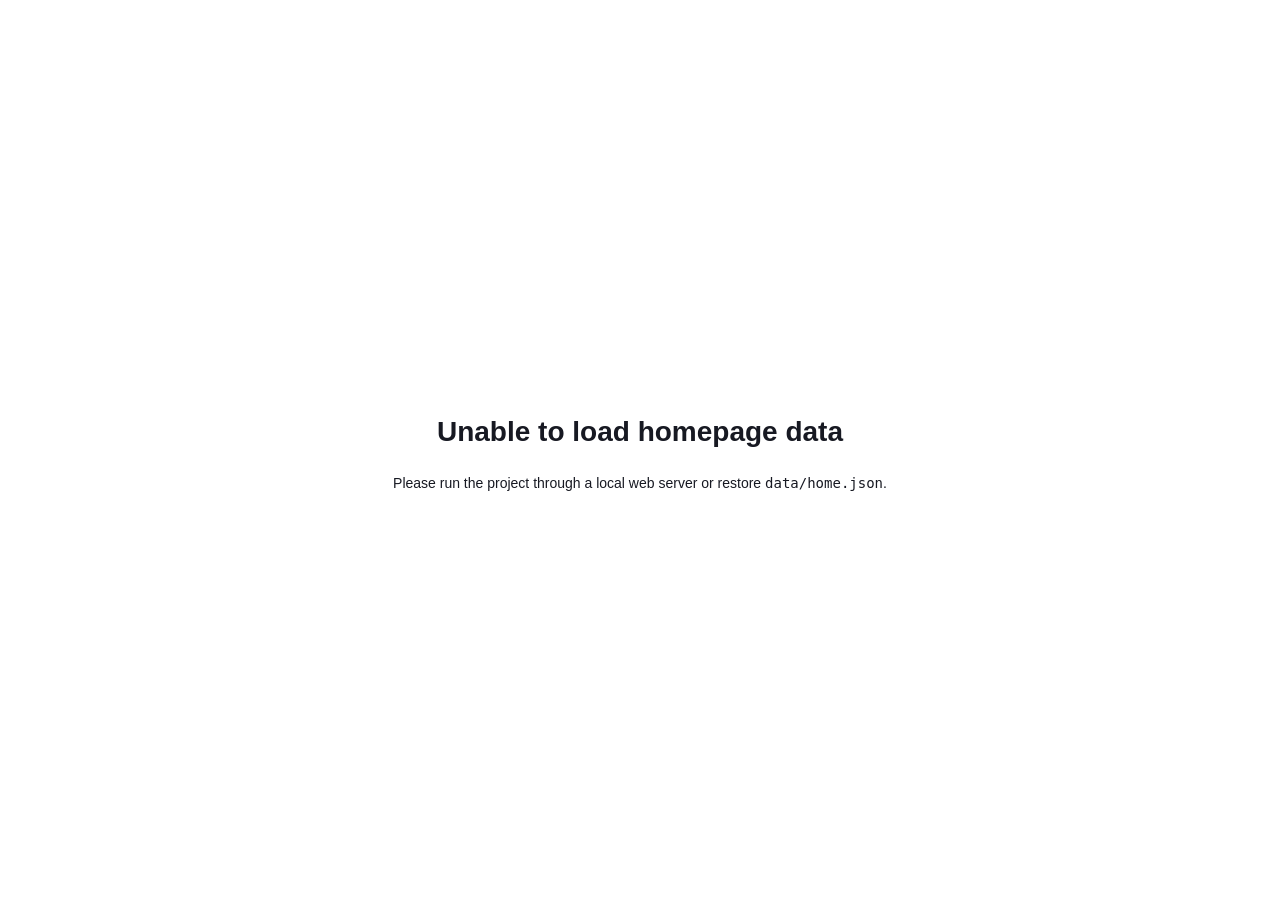
==== commit e005a7d1: "Load favicon and shared UI polish on homepage" ====
--- a/index.html
+++ b/index.html
@@ -4,6 +4,7 @@
   <meta charset="utf-8">
   <meta name="viewport" content="width=device-width,initial-scale=1,viewport-fit=cover">
   <meta name="theme-color" content="#f43268">
+  <link rel="icon" type="image/svg+xml" href="assets/images/favicon.svg">
   <meta name="description" content="FashionHub — a fast, API-ready ecommerce homepage for physical and digital products.">
   <title>FashionHub — Shop Fashion, Electronics, Home & Digital Products</title>
   <link rel="preload" href="assets/images/banners/hero-fashion.webp" as="image" type="image/webp">
@@ -329,5 +330,6 @@
   <script src="assets/js/config.js"></script>
   <script src="data/home-data.js"></script>
   <script src="assets/js/app.js" defer></script>
+  <script src="assets/js/category-hover.js" defer></script>
 </body>
-</html>
+</html>
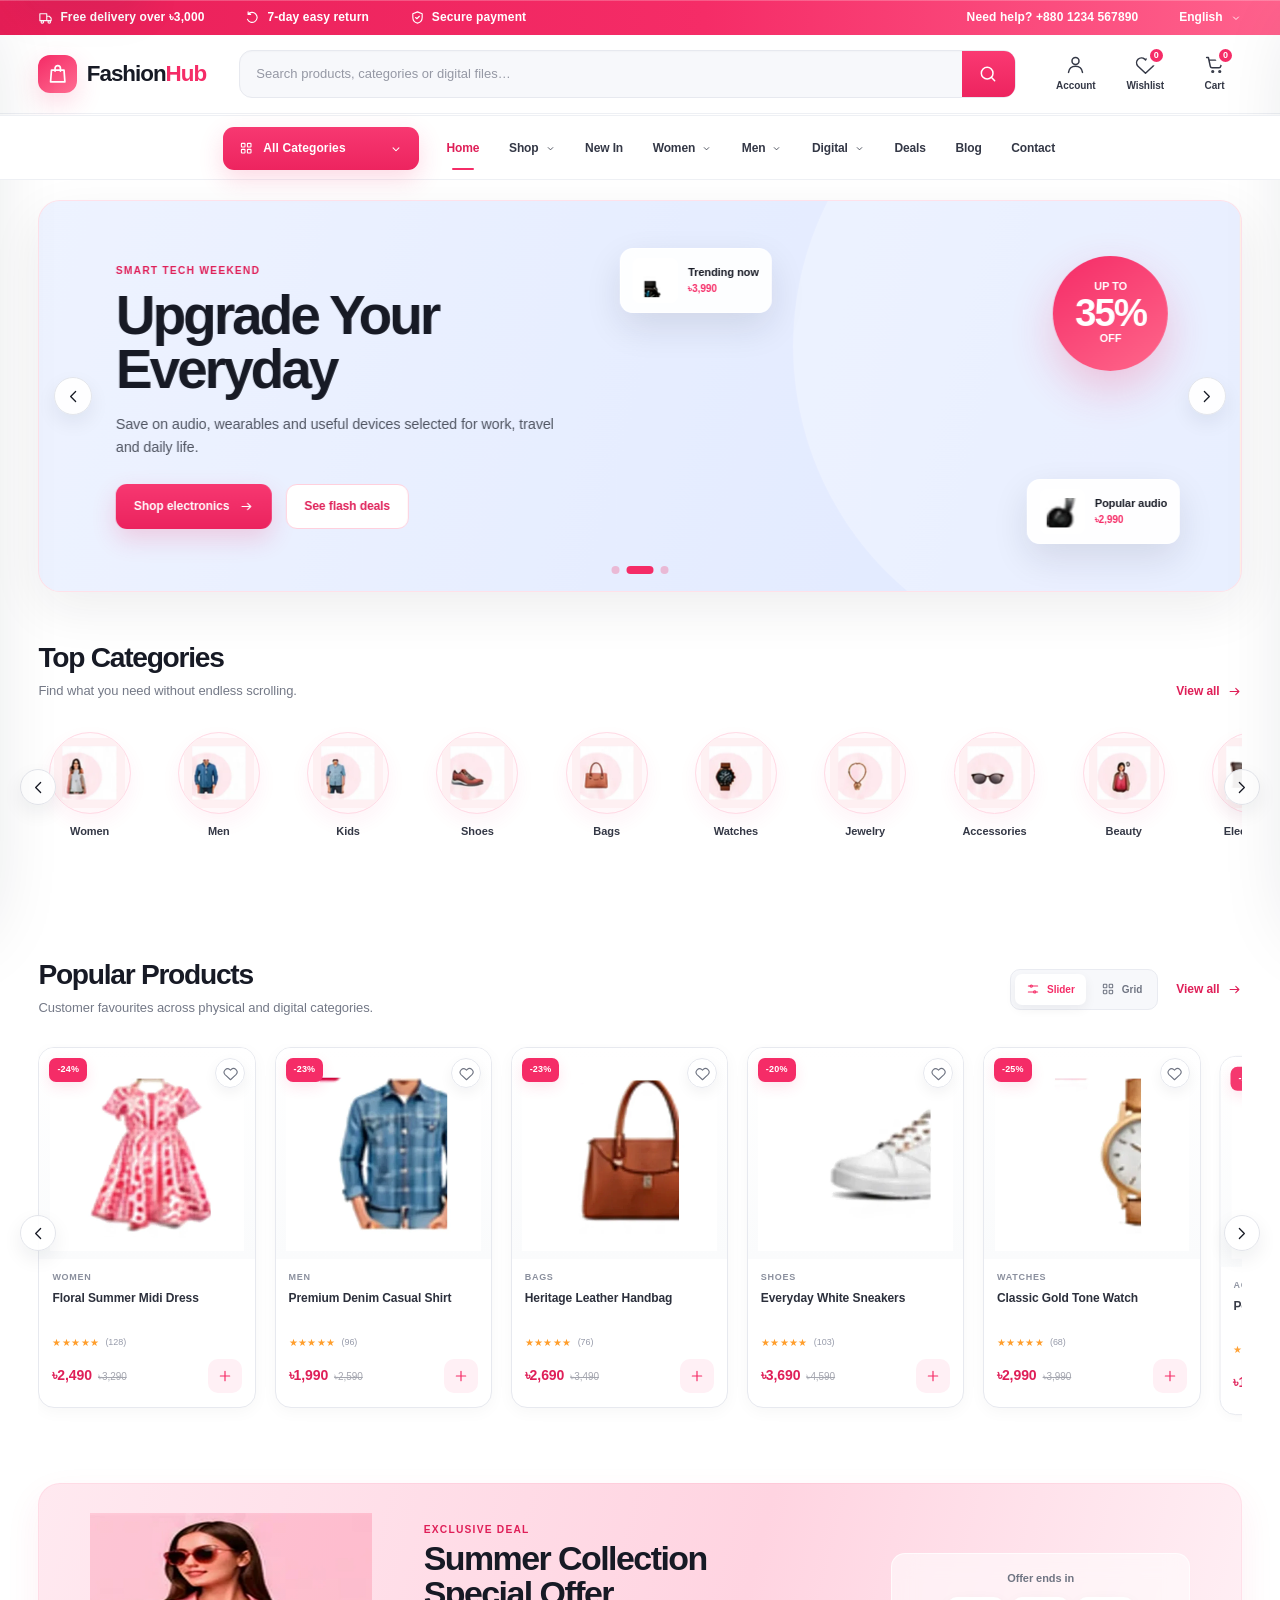
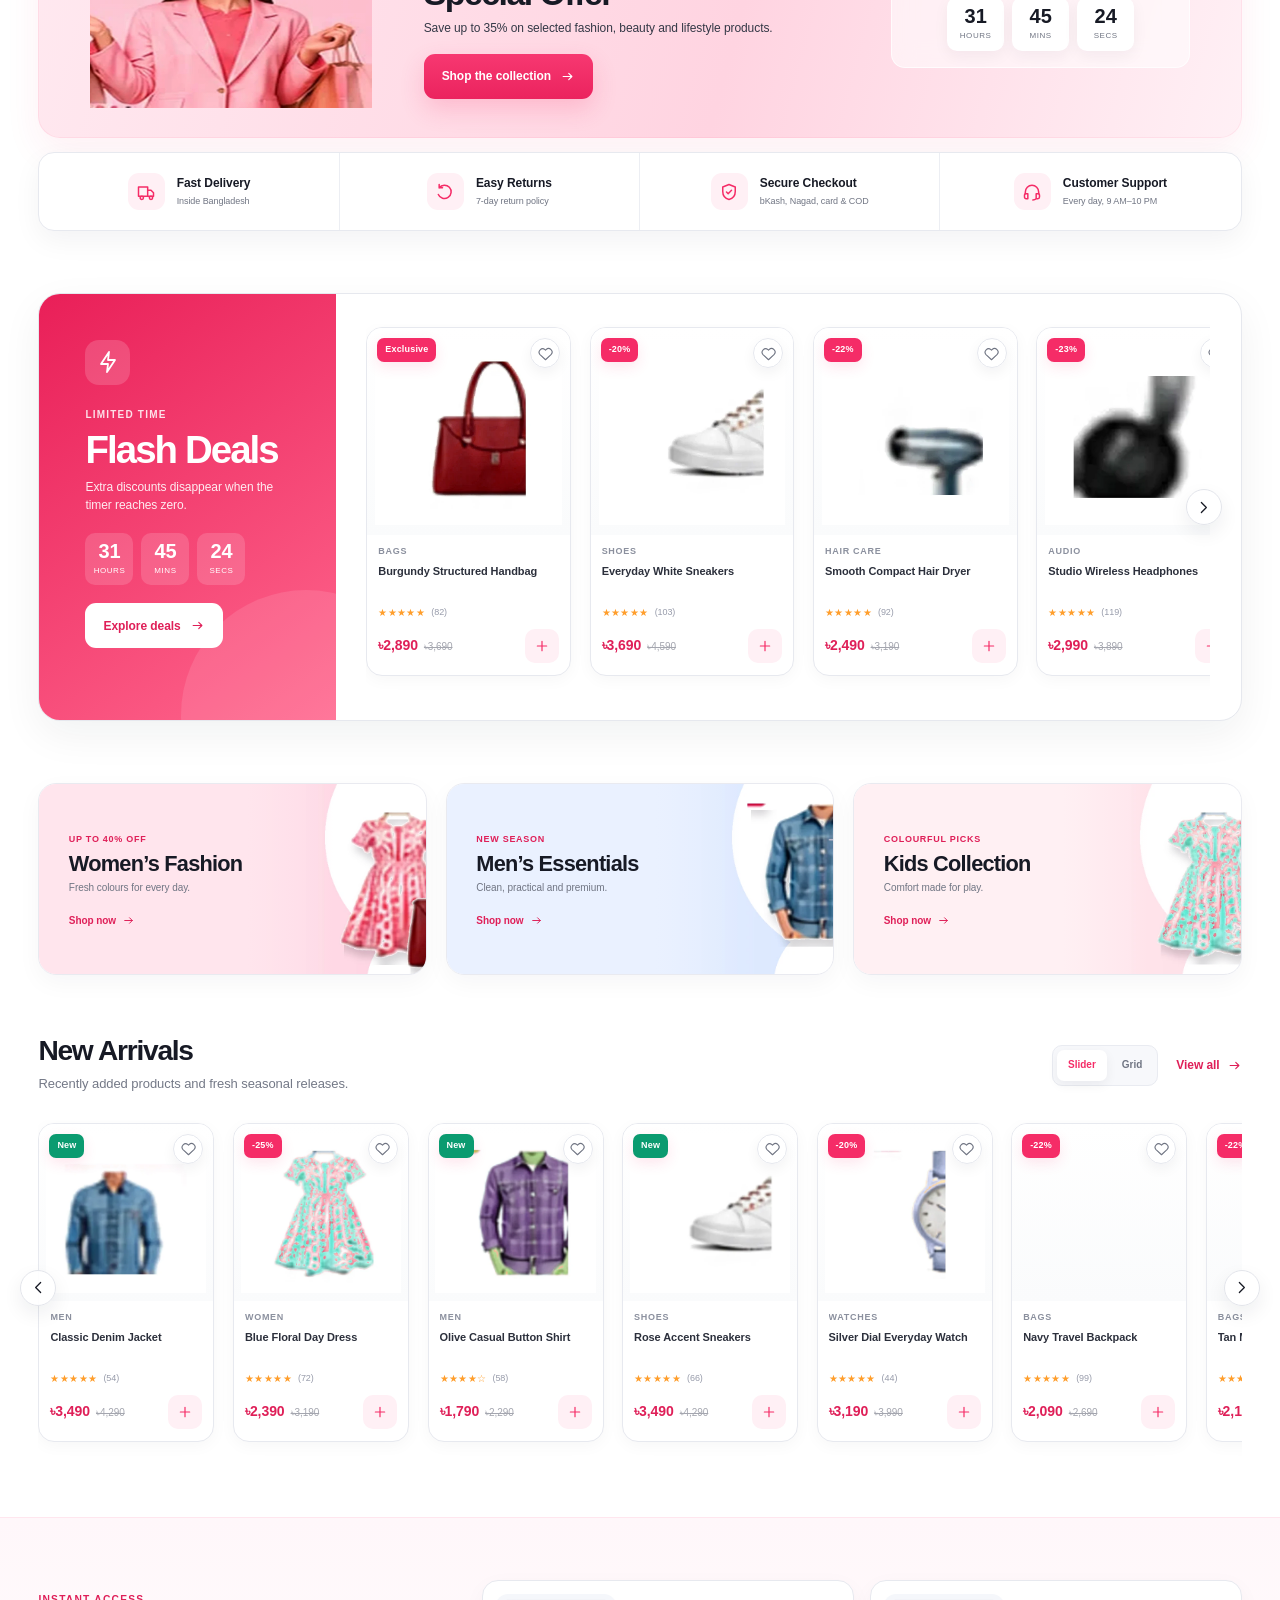
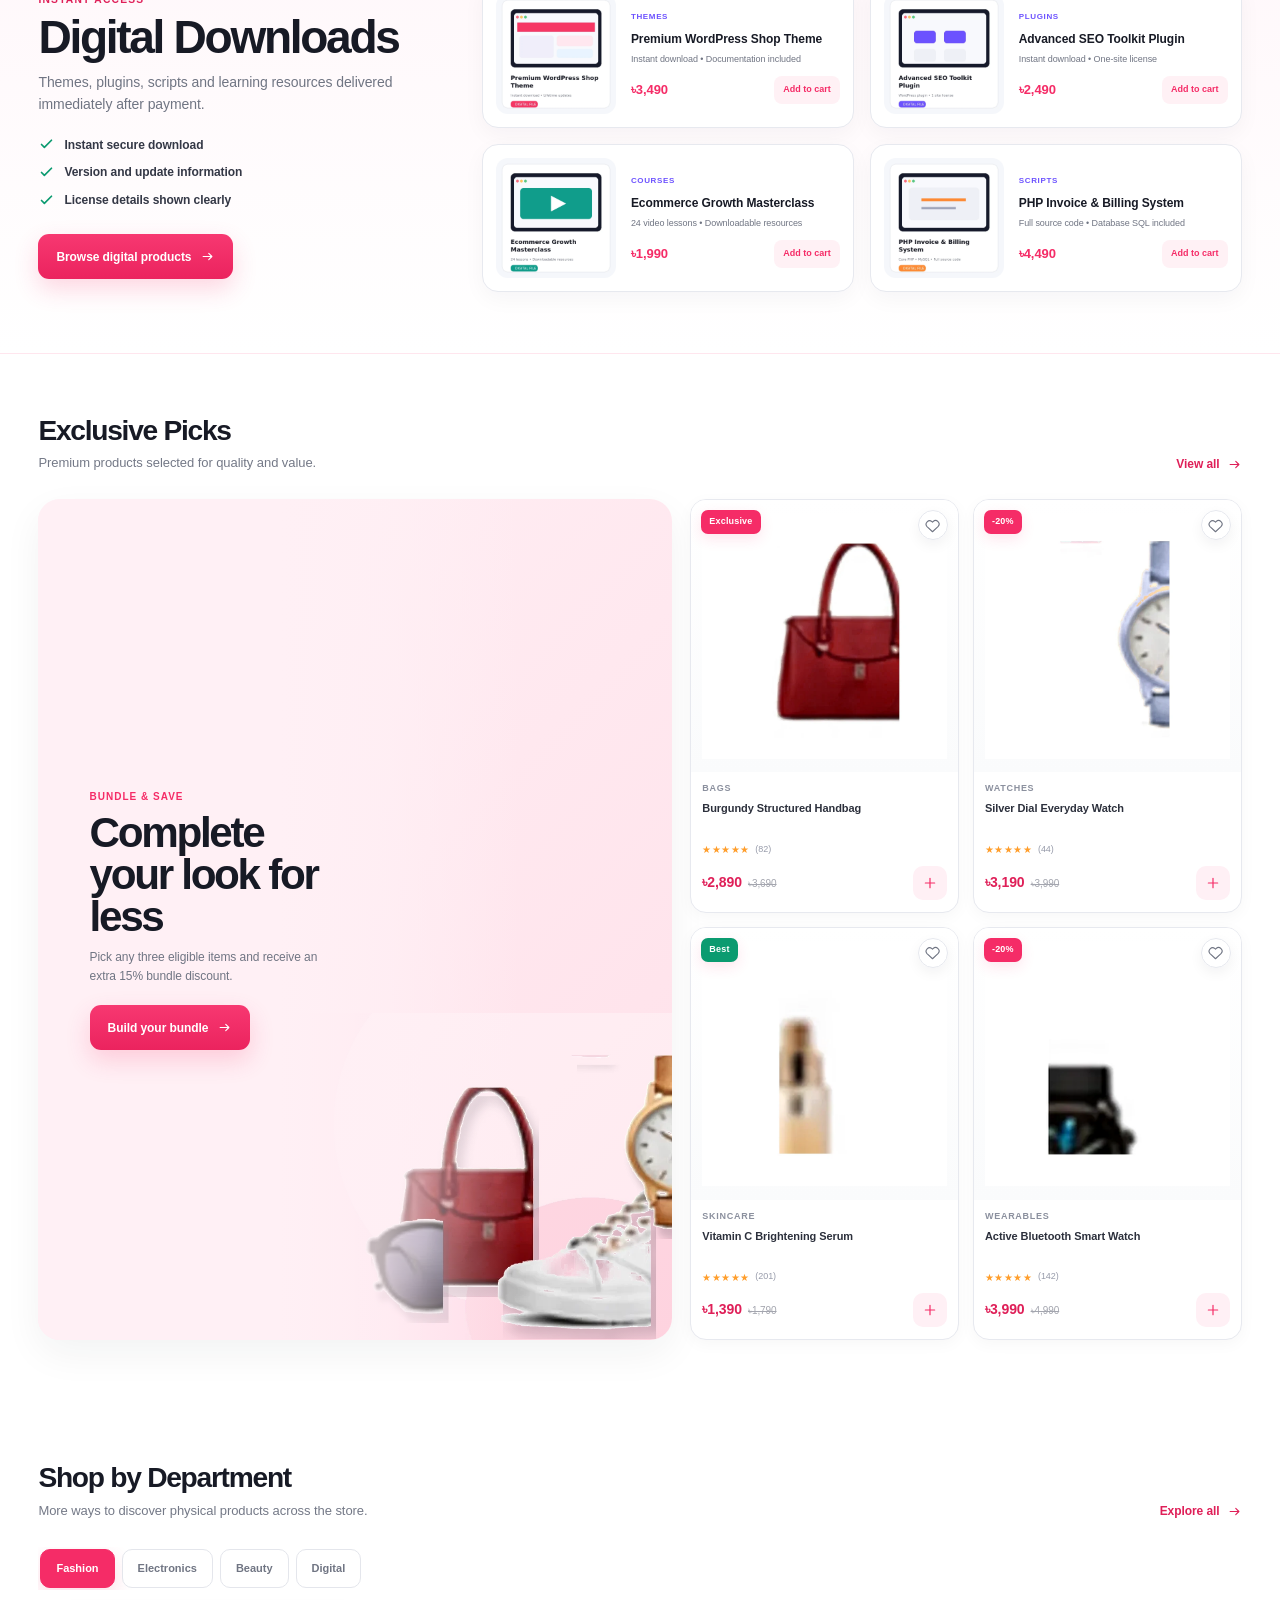
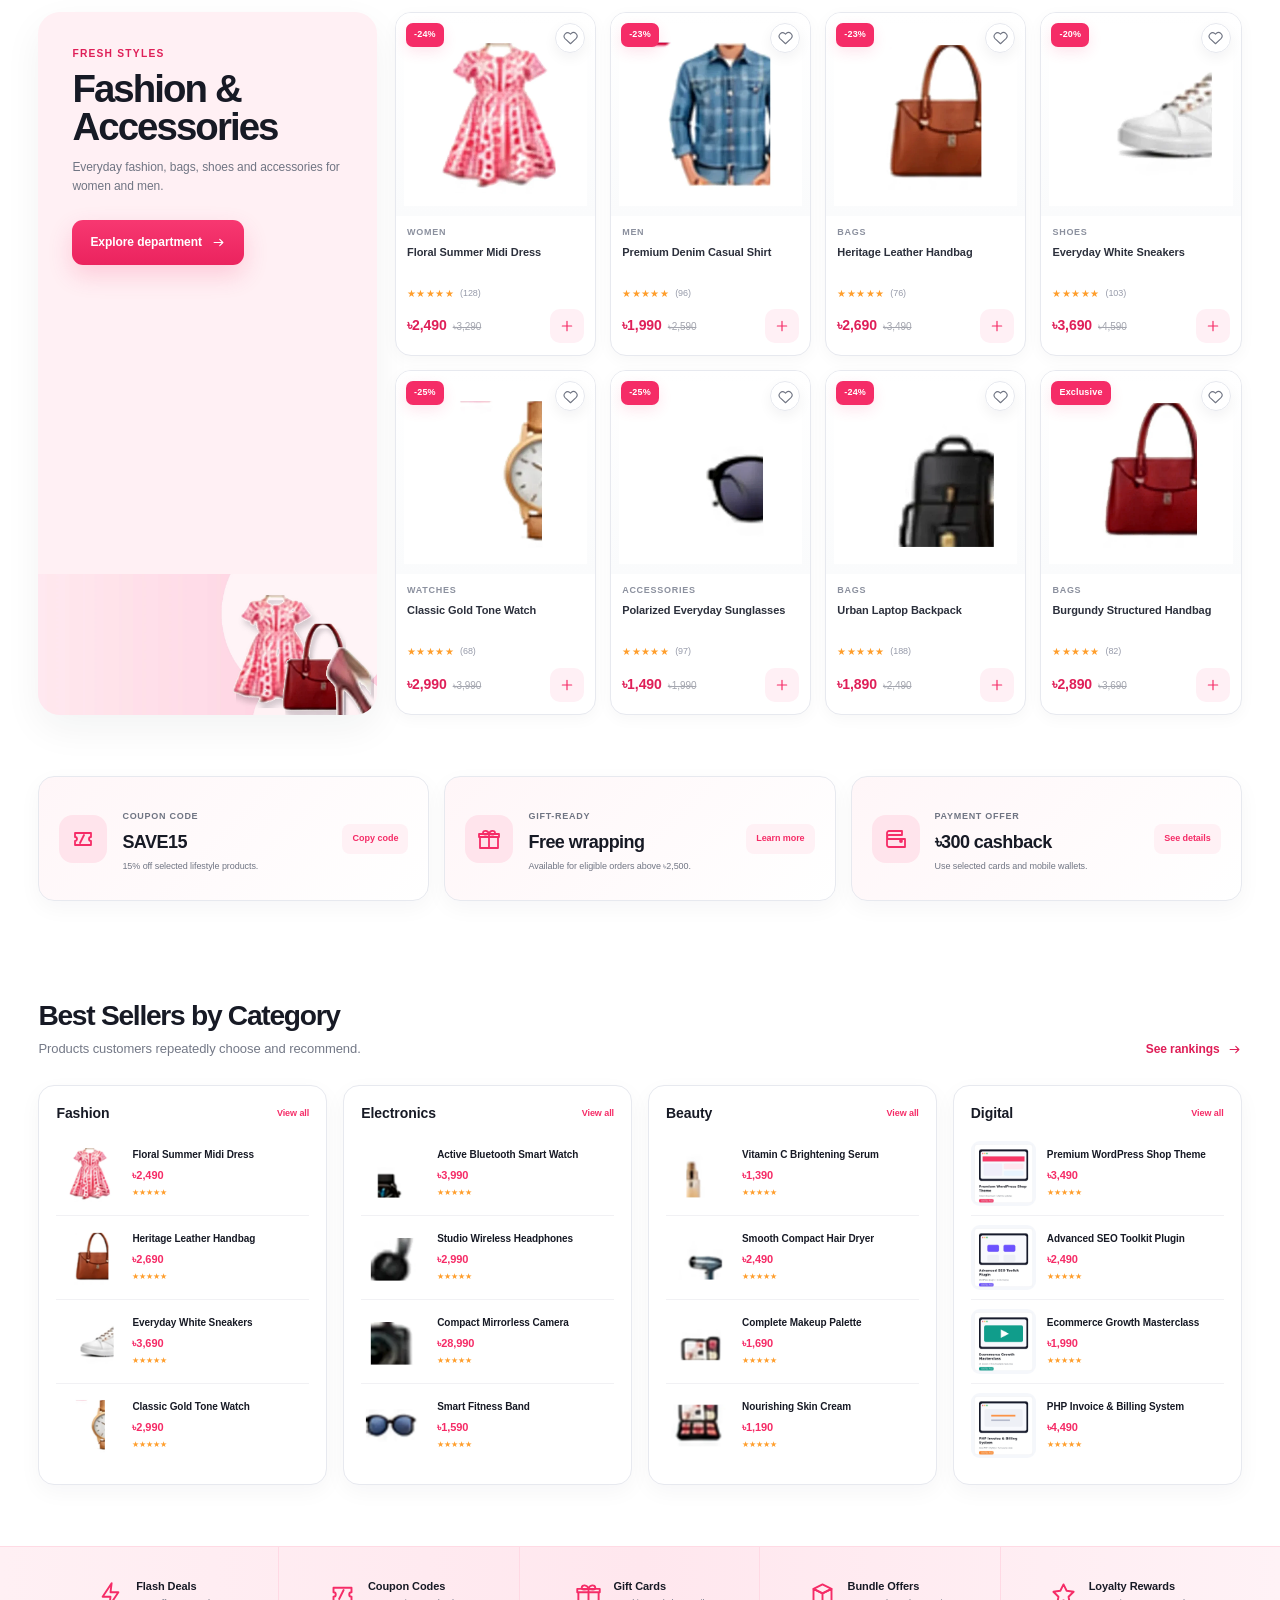
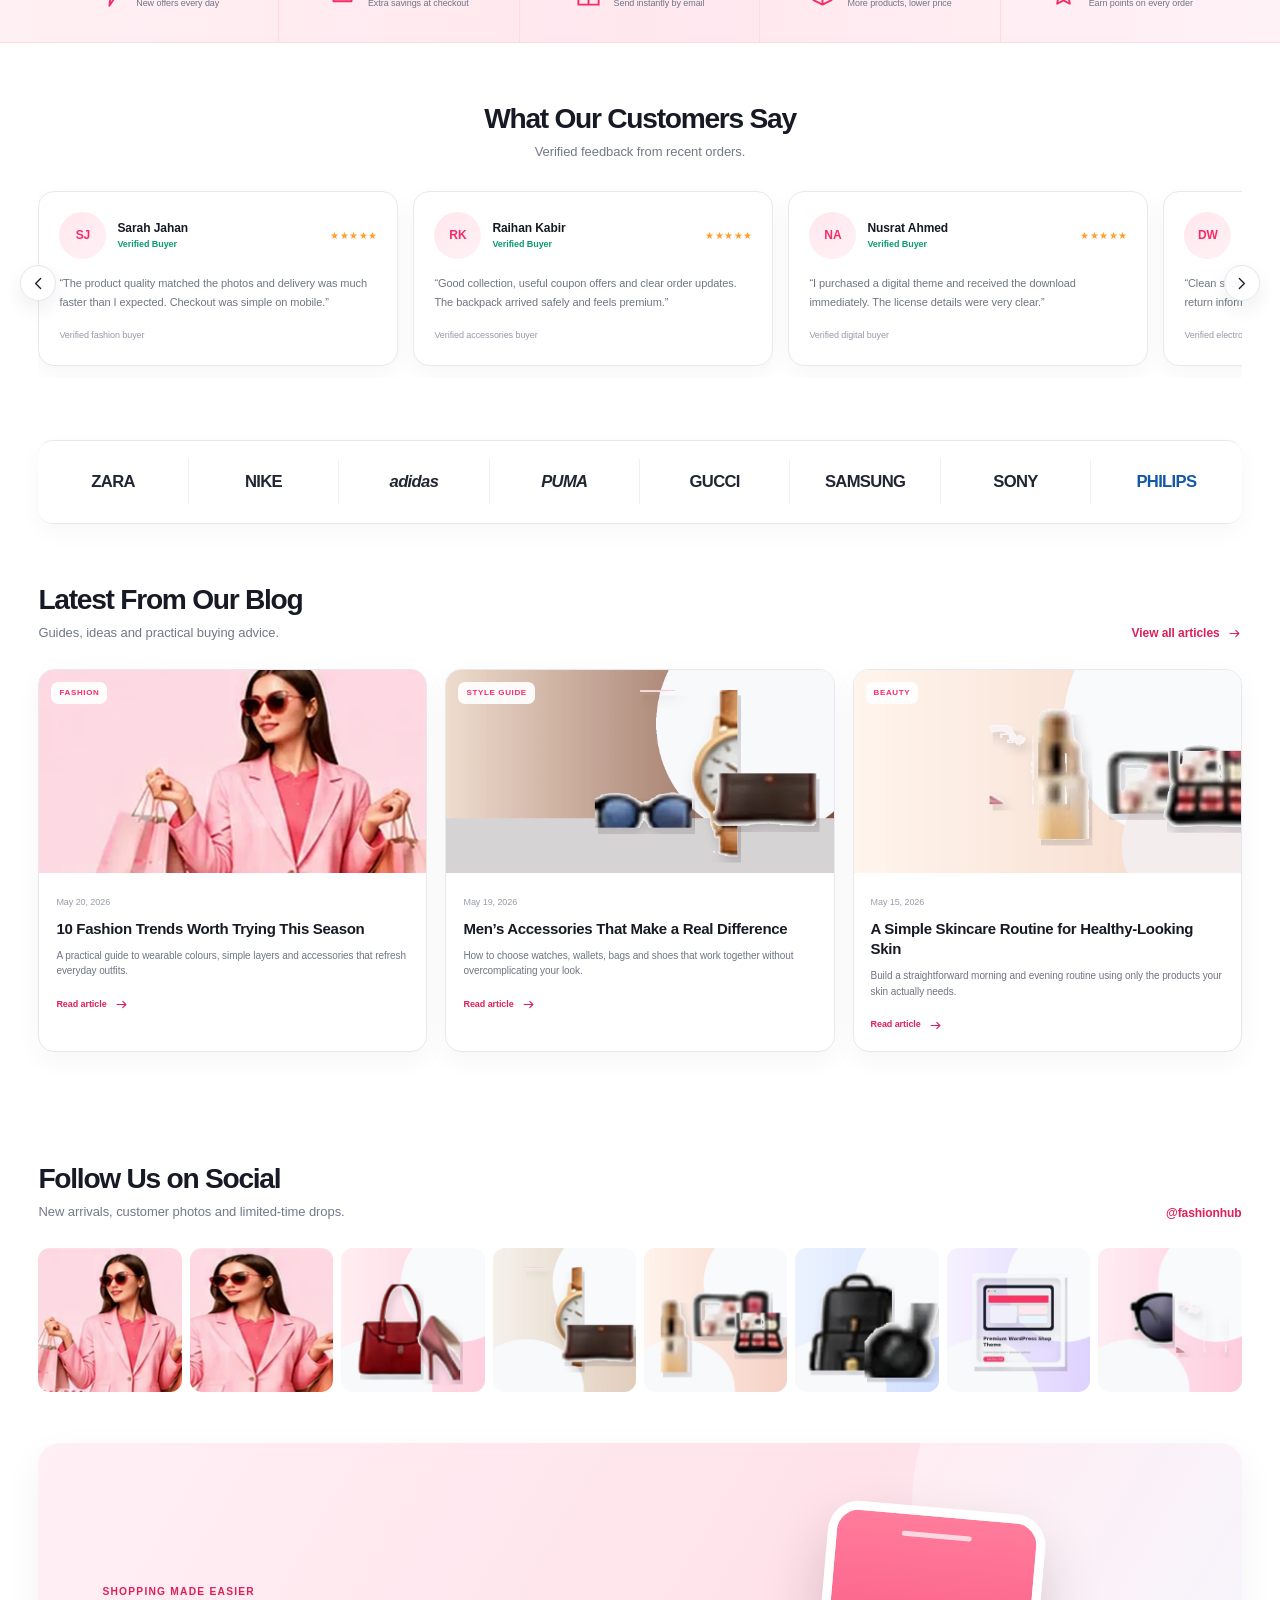
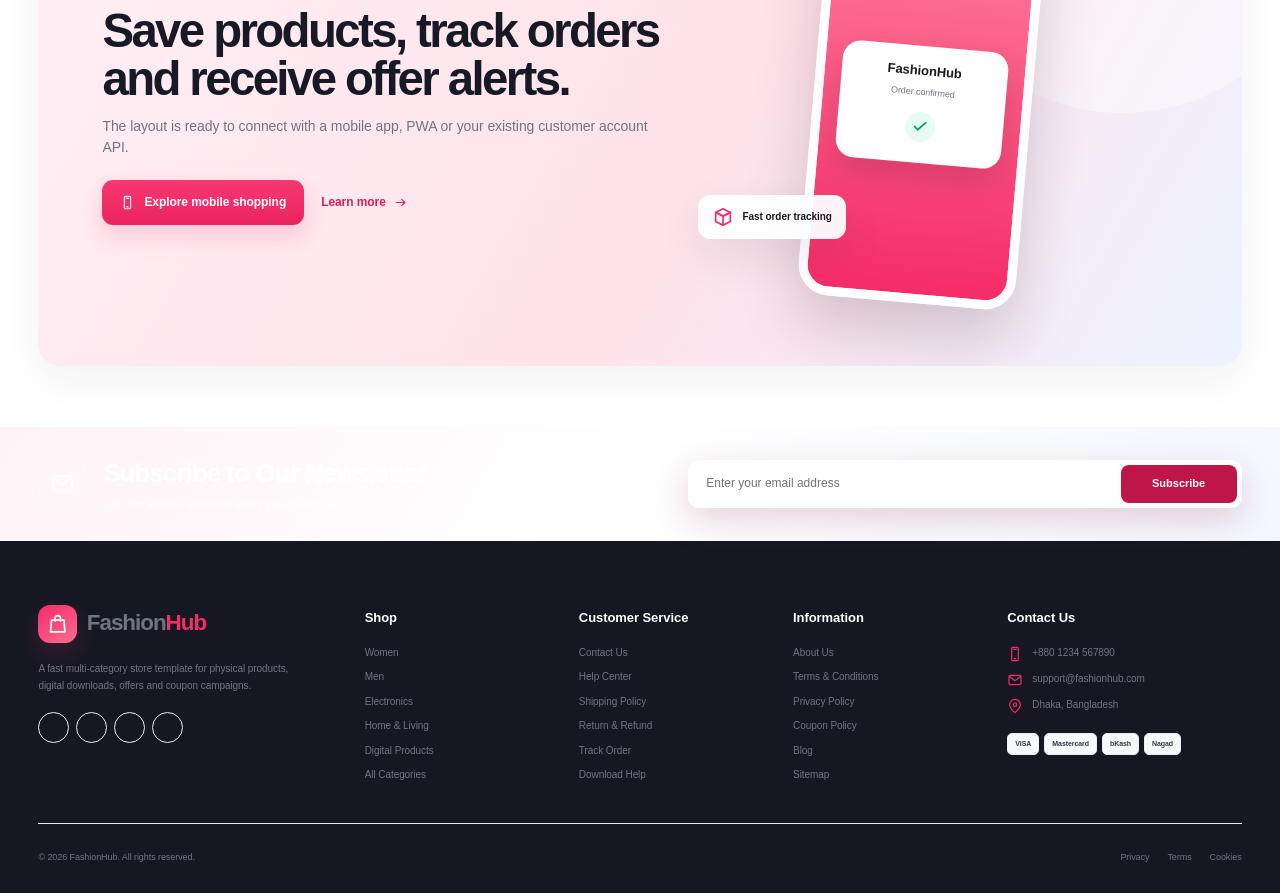
==== commit 95ee2131: "Pre-render first viewport and load premium performance styles before paint" ====
--- a/index.html
+++ b/index.html
@@ -3,12 +3,19 @@
 <head>
   <meta charset="utf-8">
   <meta name="viewport" content="width=device-width,initial-scale=1,viewport-fit=cover">
-  <meta name="theme-color" content="#f43268">
+  <meta name="theme-color" content="#f52c67">
   <link rel="icon" type="image/svg+xml" href="assets/images/favicon.svg">
   <meta name="description" content="FashionHub — a fast, API-ready ecommerce homepage for physical and digital products.">
   <title>FashionHub — Shop Fashion, Electronics, Home & Digital Products</title>
-  <link rel="preload" href="assets/images/banners/hero-fashion.webp" as="image" type="image/webp">
+  <link rel="preload" href="assets/images/banners/hero-fashion.webp" as="image" type="image/webp" fetchpriority="high">
+  <link rel="preload" href="data/home-data.js" as="script">
+  <link rel="preload" href="assets/js/app.js" as="script">
+  <link rel="preload" href="assets/js/category-hover.js" as="script">
   <link rel="stylesheet" href="assets/css/app.css">
+  <link rel="stylesheet" href="assets/css/nav-fix.css">
+  <link rel="stylesheet" href="assets/css/sticky-header.css">
+  <link rel="stylesheet" href="assets/css/desktop-category-slider.css">
+  <link rel="stylesheet" href="assets/css/premium.css">
 </head>
 <body>
   <a class="skip-link" href="#main-content">Skip to content</a>
@@ -29,307 +36,135 @@
 
   <header class="site-header" id="siteHeader">
     <div class="shell header-main">
-      <button class="icon-button menu-trigger" type="button" data-action="open-menu" aria-label="Open navigation" aria-controls="mobileDrawer">
-        <svg aria-hidden="true"><use href="#i-menu"></use></svg>
-      </button>
-<div class="category-launcher desktop-only">
-        <button class="category-launcher__button" type="button" data-action="toggle-categories" aria-expanded="false" aria-controls="desktopCategoryMenu">
-          <svg aria-hidden="true"><use href="#i-grid"></use></svg>
-          <span>All Categories</span>
-          <svg class="chevron" aria-hidden="true"><use href="#i-chevron-down"></use></svg>
-        </button>
+      <button class="icon-button menu-trigger" type="button" data-action="open-menu" aria-label="Open navigation" aria-controls="mobileDrawer"><svg aria-hidden="true"><use href="#i-menu"></use></svg></button>
+      <div class="category-launcher desktop-only">
+        <button class="category-launcher__button" type="button" data-action="toggle-categories" aria-expanded="false" aria-controls="desktopCategoryMenu"><svg aria-hidden="true"><use href="#i-grid"></use></svg><span>All Categories</span><svg class="chevron" aria-hidden="true"><use href="#i-chevron-down"></use></svg></button>
         <nav class="category-mega" id="desktopCategoryMenu" aria-label="Product categories"></nav>
       </div>
-      <a class="brand" href="index.html" aria-label="FashionHub home">
-        <span class="brand__mark"><svg aria-hidden="true"><use href="#i-bag"></use></svg></span>
-        <span>Fashion<span>Hub</span></span>
-      </a>
-
-      
-
+      <a class="brand" href="index.html" aria-label="FashionHub home"><span class="brand__mark"><svg aria-hidden="true"><use href="#i-bag"></use></svg></span><span>Fashion<span>Hub</span></span></a>
       <form class="site-search" id="siteSearch" role="search" autocomplete="off">
         <label class="sr-only" for="searchInput">Search products</label>
         <input id="searchInput" name="q" type="search" placeholder="Search products, categories or digital files…">
         <button type="submit" aria-label="Search"><svg aria-hidden="true"><use href="#i-search"></use></svg></button>
         <div class="search-results" id="searchResults" hidden></div>
       </form>
-
       <nav class="header-actions" aria-label="Account actions">
-        <button class="header-action search-mobile-trigger" type="button" data-action="focus-search" aria-label="Search">
-          <svg aria-hidden="true"><use href="#i-search"></use></svg><span>Search</span>
-        </button>
-        <a class="header-action" href="account.html" aria-label="Account">
-          <svg aria-hidden="true"><use href="#i-user"></use></svg><span>Account</span>
-        </a>
-        <a class="header-action" href="wishlist.html" aria-label="Wishlist">
-          <span class="action-icon"><svg aria-hidden="true"><use href="#i-heart"></use></svg><b class="count-badge" id="wishlistCount">0</b></span><span>Wishlist</span>
-        </a>
-        <button class="header-action" type="button" data-action="open-cart" aria-label="Shopping cart">
-          <span class="action-icon"><svg aria-hidden="true"><use href="#i-cart"></use></svg><b class="count-badge" id="cartCount">0</b></span><span>Cart</span>
-        </button>
+        <button class="header-action search-mobile-trigger" type="button" data-action="focus-search" aria-label="Search"><svg aria-hidden="true"><use href="#i-search"></use></svg><span>Search</span></button>
+        <a class="header-action" href="account.html" aria-label="Account"><svg aria-hidden="true"><use href="#i-user"></use></svg><span>Account</span></a>
+        <a class="header-action" href="wishlist.html" aria-label="Wishlist"><span class="action-icon"><svg aria-hidden="true"><use href="#i-heart"></use></svg><b class="count-badge" id="wishlistCount">0</b></span><span>Wishlist</span></a>
+        <button class="header-action" type="button" data-action="open-cart" aria-label="Shopping cart"><span class="action-icon"><svg aria-hidden="true"><use href="#i-cart"></use></svg><b class="count-badge" id="cartCount">0</b></span><span>Cart</span></button>
       </nav>
     </div>
-
     <div class="primary-nav-wrap desktop-only">
-      <nav class="shell primary-nav" id="desktopNav" aria-label="Primary navigation"></nav>
+      <nav class="shell primary-nav" id="desktopNav" aria-label="Primary navigation">
+        <ul><li class="is-active"><a href="index.html">Home</a></li><li><a href="shop.html">Shop<svg aria-hidden="true"><use href="#i-chevron-down"></use></svg></a></li><li><a href="shop.html?sort=new">New In</a></li><li><a href="category.html?cat=women">Women<svg aria-hidden="true"><use href="#i-chevron-down"></use></svg></a></li><li><a href="category.html?cat=men">Men<svg aria-hidden="true"><use href="#i-chevron-down"></use></svg></a></li><li><a href="category.html?cat=digital">Digital<svg aria-hidden="true"><use href="#i-chevron-down"></use></svg></a></li><li><a href="archive.html?type=deals">Deals</a></li><li><a href="blog.html">Blog</a></li><li><a href="contact.html">Contact</a></li></ul>
+      </nav>
     </div>
   </header>
 
   <main id="main-content">
     <section class="hero-section shell" aria-label="Featured offers">
       <div class="hero-slider" id="heroSlider">
-        <div class="hero-slides" id="heroSlides"></div>
+        <div class="hero-slides" id="heroSlides">
+          <article class="hero-slide" data-kind="fashion" style="--hero-bg:linear-gradient(105deg,#ffecef 0%,#ffd4df 100%)" aria-hidden="false">
+            <div class="hero-slide__copy"><span class="eyebrow">New collection</span><h1>Style That Defines You</h1><p>Discover fresh fashion, useful everyday products and smart deals in one fast shopping experience.</p><div class="hero-actions"><a class="primary-button" href="#allProducts">Shop now <svg aria-hidden="true"><use href="#i-arrow-right"></use></svg></a><a class="secondary-button" href="#newArrivals">View new arrivals</a></div><div class="hero-proof"><span class="hero-proof__avatars"><span>SA</span><span>RK</span><span>NA</span></span><span>Trusted by 12,000+ happy customers</span></div></div>
+            <div class="hero-slide__media"><img class="hero-main-image" src="assets/images/banners/hero-fashion.webp" width="1200" height="710" fetchpriority="high" decoding="async" alt=""></div>
+            <div class="hero-discount">UP TO<strong>50%</strong>OFF</div>
+          </article>
+        </div>
         <button class="hero-arrow hero-arrow--prev" type="button" data-hero="prev" aria-label="Previous slide"><svg aria-hidden="true"><use href="#i-chevron-left"></use></svg></button>
         <button class="hero-arrow hero-arrow--next" type="button" data-hero="next" aria-label="Next slide"><svg aria-hidden="true"><use href="#i-chevron-right"></use></svg></button>
-        <div class="hero-dots" id="heroDots" aria-label="Choose slide"></div>
+        <div class="hero-dots" id="heroDots" aria-label="Choose slide"><button type="button" class="is-active" aria-label="Show slide 1" aria-current="true"></button><button type="button" aria-label="Show slide 2"></button><button type="button" aria-label="Show slide 3"></button></div>
       </div>
     </section>
 
     <section class="section section--tight categories-section shell" aria-labelledby="categoryTitle">
-      <div class="section-heading">
-        <div><h2 id="categoryTitle">Top Categories</h2><p>Find what you need without endless scrolling.</p></div>
-        <a class="text-link" href="#allProducts">View all <svg aria-hidden="true"><use href="#i-arrow-right"></use></svg></a>
-      </div>
+      <div class="section-heading"><div><h2 id="categoryTitle">Top Categories</h2><p>Find what you need without endless scrolling.</p></div><a class="text-link" href="#allProducts">View all <svg aria-hidden="true"><use href="#i-arrow-right"></use></svg></a></div>
       <div class="rail-shell rail-shell--categories">
         <button class="rail-arrow rail-arrow--left" type="button" data-rail-prev="categoryRail" aria-label="Previous categories"><svg aria-hidden="true"><use href="#i-chevron-left"></use></svg></button>
-        <div class="category-rail rail" id="categoryRail"></div>
+        <div class="category-rail rail" id="categoryRail">
+          <a class="category-card" href="#allProducts"><span class="category-card__image"><img src="assets/images/categories/women.webp" width="480" height="480" loading="lazy" decoding="async" alt="Women"></span><b>Women</b></a>
+          <a class="category-card" href="#allProducts"><span class="category-card__image"><img src="assets/images/categories/men.webp" width="480" height="480" loading="lazy" decoding="async" alt="Men"></span><b>Men</b></a>
+          <a class="category-card" href="#allProducts"><span class="category-card__image"><img src="assets/images/categories/kids.webp" width="480" height="480" loading="lazy" decoding="async" alt="Kids"></span><b>Kids</b></a>
+          <a class="category-card" href="#allProducts"><span class="category-card__image"><img src="assets/images/categories/shoes.webp" width="480" height="480" loading="lazy" decoding="async" alt="Shoes"></span><b>Shoes</b></a>
+          <a class="category-card" href="#allProducts"><span class="category-card__image"><img src="assets/images/categories/bags.webp" width="480" height="480" loading="lazy" decoding="async" alt="Bags"></span><b>Bags</b></a>
+          <a class="category-card" href="#allProducts"><span class="category-card__image"><img src="assets/images/categories/watches.webp" width="480" height="480" loading="lazy" decoding="async" alt="Watches"></span><b>Watches</b></a>
+          <a class="category-card" href="#allProducts"><span class="category-card__image"><img src="assets/images/categories/electronics.webp" width="480" height="480" loading="lazy" decoding="async" alt="Electronics"></span><b>Electronics</b></a>
+          <a class="category-card" href="#allProducts"><span class="category-card__image"><img src="assets/images/categories/beauty.webp" width="480" height="480" loading="lazy" decoding="async" alt="Beauty"></span><b>Beauty</b></a>
+        </div>
         <button class="rail-arrow rail-arrow--right" type="button" data-rail-next="categoryRail" aria-label="Next categories"><svg aria-hidden="true"><use href="#i-chevron-right"></use></svg></button>
       </div>
     </section>
 
     <section class="section shell" id="allProducts" aria-labelledby="popularTitle">
-      <div class="section-heading section-heading--actions">
-        <div><h2 id="popularTitle">Popular Products</h2><p>Customer favourites across physical and digital categories.</p></div>
-        <div class="heading-actions">
-          <div class="view-switch" role="group" aria-label="Product layout">
-            <button class="is-active" type="button" data-view-target="popularRail" data-view="slider"><svg aria-hidden="true"><use href="#i-slider"></use></svg> Slider</button>
-            <button type="button" data-view-target="popularRail" data-view="grid"><svg aria-hidden="true"><use href="#i-grid"></use></svg> Grid</button>
-          </div>
-          <a class="text-link desktop-only" href="#">View all <svg aria-hidden="true"><use href="#i-arrow-right"></use></svg></a>
-        </div>
-      </div>
+      <div class="section-heading section-heading--actions"><div><h2 id="popularTitle">Popular Products</h2><p>Customer favourites across physical and digital categories.</p></div><div class="heading-actions"><div class="view-switch" role="group" aria-label="Product layout"><button class="is-active" type="button" data-view-target="popularRail" data-view="slider"><svg aria-hidden="true"><use href="#i-slider"></use></svg> Slider</button><button type="button" data-view-target="popularRail" data-view="grid"><svg aria-hidden="true"><use href="#i-grid"></use></svg> Grid</button></div><a class="text-link desktop-only" href="#">View all <svg aria-hidden="true"><use href="#i-arrow-right"></use></svg></a></div></div>
       <div class="rail-shell product-rail-shell">
         <button class="rail-arrow rail-arrow--left" type="button" data-rail-prev="popularRail" aria-label="Previous products"><svg aria-hidden="true"><use href="#i-chevron-left"></use></svg></button>
-        <div class="product-rail rail" id="popularRail"></div>
+        <div class="product-rail rail" id="popularRail">
+          <article class="product-card" data-product-id="1"><div class="product-card__media"><span class="product-badge">-24%</span><img src="assets/images/products/floral-dress.webp" width="720" height="720" loading="lazy" decoding="async" alt="Floral Summer Midi Dress"></div><div class="product-card__body"><span class="product-card__category">Women</span><h3>Floral Summer Midi Dress</h3><div class="product-card__rating"><span>★★★★★</span><small>(128)</small></div><div class="product-card__footer"><div class="product-price"><strong>৳2,490</strong><del>৳3,290</del></div></div></div></article>
+          <article class="product-card" data-product-id="2"><div class="product-card__media"><span class="product-badge">-23%</span><img src="assets/images/products/denim-shirt.webp" width="720" height="720" loading="lazy" decoding="async" alt="Premium Denim Casual Shirt"></div><div class="product-card__body"><span class="product-card__category">Men</span><h3>Premium Denim Casual Shirt</h3><div class="product-card__rating"><span>★★★★★</span><small>(96)</small></div><div class="product-card__footer"><div class="product-price"><strong>৳1,990</strong><del>৳2,590</del></div></div></div></article>
+          <article class="product-card" data-product-id="3"><div class="product-card__media"><span class="product-badge">-23%</span><img src="assets/images/products/leather-handbag.webp" width="720" height="720" loading="lazy" decoding="async" alt="Heritage Leather Handbag"></div><div class="product-card__body"><span class="product-card__category">Bags</span><h3>Heritage Leather Handbag</h3><div class="product-card__rating"><span>★★★★★</span><small>(76)</small></div><div class="product-card__footer"><div class="product-price"><strong>৳2,690</strong><del>৳3,490</del></div></div></div></article>
+          <article class="product-card" data-product-id="4"><div class="product-card__media"><span class="product-badge">-20%</span><img src="assets/images/products/white-sneakers.webp" width="720" height="720" loading="lazy" decoding="async" alt="Everyday White Sneakers"></div><div class="product-card__body"><span class="product-card__category">Shoes</span><h3>Everyday White Sneakers</h3><div class="product-card__rating"><span>★★★★★</span><small>(103)</small></div><div class="product-card__footer"><div class="product-price"><strong>৳3,690</strong><del>৳4,590</del></div></div></div></article>
+          <article class="product-card" data-product-id="5"><div class="product-card__media"><span class="product-badge">-25%</span><img src="assets/images/products/classic-watch.webp" width="720" height="720" loading="lazy" decoding="async" alt="Classic Gold Tone Watch"></div><div class="product-card__body"><span class="product-card__category">Watches</span><h3>Classic Gold Tone Watch</h3><div class="product-card__rating"><span>★★★★★</span><small>(68)</small></div><div class="product-card__footer"><div class="product-price"><strong>৳2,990</strong><del>৳3,990</del></div></div></div></article>
+        </div>
         <button class="rail-arrow rail-arrow--right" type="button" data-rail-next="popularRail" aria-label="Next products"><svg aria-hidden="true"><use href="#i-chevron-right"></use></svg></button>
       </div>
     </section>
 
-    <section class="shell deal-highlight" aria-label="Limited-time summer offer">
-      <div class="deal-highlight__image"><img src="assets/images/banners/offer-woman.webp" width="720" height="420" alt="Woman presenting summer collection" loading="lazy"></div>
-      <div class="deal-highlight__copy">
-        <span class="eyebrow">Exclusive deal</span>
-        <h2>Summer Collection<br>Special Offer</h2>
-        <p>Save up to 35% on selected fashion, beauty and lifestyle products.</p>
-        <a class="primary-button" href="#newArrivals">Shop the collection <svg aria-hidden="true"><use href="#i-arrow-right"></use></svg></a>
-      </div>
-      <div class="deal-countdown" aria-label="Offer countdown">
-        <span>Offer ends in</span>
-        <div id="mainCountdown"></div>
-      </div>
-    </section>
+    <section class="shell deal-highlight" aria-label="Limited-time summer offer"><div class="deal-highlight__image"><img src="assets/images/banners/offer-woman.webp" width="720" height="420" alt="Woman presenting summer collection" loading="lazy"></div><div class="deal-highlight__copy"><span class="eyebrow">Exclusive deal</span><h2>Summer Collection<br>Special Offer</h2><p>Save up to 35% on selected fashion, beauty and lifestyle products.</p><a class="primary-button" href="#newArrivals">Shop the collection <svg aria-hidden="true"><use href="#i-arrow-right"></use></svg></a></div><div class="deal-countdown" aria-label="Offer countdown"><span>Offer ends in</span><div id="mainCountdown"></div></div></section>
 
-    <section class="shell trust-strip" aria-label="Store benefits">
-      <article><span class="trust-strip__icon"><svg aria-hidden="true"><use href="#i-truck"></use></svg></span><div><b>Fast Delivery</b><small>Inside Bangladesh</small></div></article>
-      <article><span class="trust-strip__icon"><svg aria-hidden="true"><use href="#i-return"></use></svg></span><div><b>Easy Returns</b><small>7-day return policy</small></div></article>
-      <article><span class="trust-strip__icon"><svg aria-hidden="true"><use href="#i-shield"></use></svg></span><div><b>Secure Checkout</b><small>bKash, Nagad, card & COD</small></div></article>
-      <article><span class="trust-strip__icon"><svg aria-hidden="true"><use href="#i-headset"></use></svg></span><div><b>Customer Support</b><small>Every day, 9 AM–10 PM</small></div></article>
-    </section>
+    <section class="shell trust-strip" aria-label="Store benefits"><article><span class="trust-strip__icon"><svg aria-hidden="true"><use href="#i-truck"></use></svg></span><div><b>Fast Delivery</b><small>Inside Bangladesh</small></div></article><article><span class="trust-strip__icon"><svg aria-hidden="true"><use href="#i-return"></use></svg></span><div><b>Easy Returns</b><small>7-day return policy</small></div></article><article><span class="trust-strip__icon"><svg aria-hidden="true"><use href="#i-shield"></use></svg></span><div><b>Secure Checkout</b><small>bKash, Nagad, card & COD</small></div></article><article><span class="trust-strip__icon"><svg aria-hidden="true"><use href="#i-headset"></use></svg></span><div><b>Customer Support</b><small>Every day, 9 AM–10 PM</small></div></article></section>
 
-    <section class="section shell flash-section" aria-labelledby="flashTitle">
-      <div class="flash-panel">
-        <div class="flash-panel__intro">
-          <span class="flash-icon"><svg aria-hidden="true"><use href="#i-bolt"></use></svg></span>
-          <span>Limited time</span>
-          <h2 id="flashTitle">Flash Deals</h2>
-          <p>Extra discounts disappear when the timer reaches zero.</p>
-          <div class="mini-countdown" id="flashCountdown"></div>
-          <a href="#" class="secondary-button">Explore deals <svg aria-hidden="true"><use href="#i-arrow-right"></use></svg></a>
-        </div>
-        <div class="flash-panel__products">
-          <div class="rail-shell">
-            <div class="product-rail product-rail--flash rail" id="flashRail"></div>
-            <button class="rail-arrow rail-arrow--right" type="button" data-rail-next="flashRail" aria-label="Next flash deal"><svg aria-hidden="true"><use href="#i-chevron-right"></use></svg></button>
-          </div>
-        </div>
-      </div>
-    </section>
+    <section class="section shell flash-section" aria-labelledby="flashTitle"><div class="flash-panel"><div class="flash-panel__intro"><span class="flash-icon"><svg aria-hidden="true"><use href="#i-bolt"></use></svg></span><span>Limited time</span><h2 id="flashTitle">Flash Deals</h2><p>Extra discounts disappear when the timer reaches zero.</p><div class="mini-countdown" id="flashCountdown"></div><a href="#" class="secondary-button">Explore deals <svg aria-hidden="true"><use href="#i-arrow-right"></use></svg></a></div><div class="flash-panel__products"><div class="rail-shell"><div class="product-rail product-rail--flash rail" id="flashRail"></div><button class="rail-arrow rail-arrow--right" type="button" data-rail-next="flashRail" aria-label="Next flash deal"><svg aria-hidden="true"><use href="#i-chevron-right"></use></svg></button></div></div></div></section>
 
-    <section class="shell campaign-grid" aria-label="Featured collections">
-      <a class="campaign-card campaign-card--women" href="#">
-        <div><span>Up to 40% off</span><h3>Women’s Fashion</h3><p>Fresh colours for every day.</p><b>Shop now <svg aria-hidden="true"><use href="#i-arrow-right"></use></svg></b></div>
-        <img src="assets/images/banners/promo-women.webp" width="900" height="420" alt="Women's fashion collection" loading="lazy">
-      </a>
-      <a class="campaign-card campaign-card--men" href="#">
-        <div><span>New season</span><h3>Men’s Essentials</h3><p>Clean, practical and premium.</p><b>Shop now <svg aria-hidden="true"><use href="#i-arrow-right"></use></svg></b></div>
-        <img src="assets/images/banners/promo-men.webp" width="900" height="420" alt="Men's fashion collection" loading="lazy">
-      </a>
-      <a class="campaign-card campaign-card--kids" href="#">
-        <div><span>Colourful picks</span><h3>Kids Collection</h3><p>Comfort made for play.</p><b>Shop now <svg aria-hidden="true"><use href="#i-arrow-right"></use></svg></b></div>
-        <img src="assets/images/banners/promo-kids.webp" width="900" height="420" alt="Kids collection" loading="lazy">
-      </a>
-    </section>
+    <section class="shell campaign-grid" aria-label="Featured collections"><a class="campaign-card campaign-card--women" href="#"><div><span>Up to 40% off</span><h3>Women’s Fashion</h3><p>Fresh colours for every day.</p><b>Shop now <svg aria-hidden="true"><use href="#i-arrow-right"></use></svg></b></div><img src="assets/images/banners/promo-women.webp" width="900" height="420" alt="Women's fashion collection" loading="lazy"></a><a class="campaign-card campaign-card--men" href="#"><div><span>New season</span><h3>Men’s Essentials</h3><p>Clean, practical and premium.</p><b>Shop now <svg aria-hidden="true"><use href="#i-arrow-right"></use></svg></b></div><img src="assets/images/banners/promo-men.webp" width="900" height="420" alt="Men's fashion collection" loading="lazy"></a><a class="campaign-card campaign-card--kids" href="#"><div><span>Colourful picks</span><h3>Kids Collection</h3><p>Comfort made for play.</p><b>Shop now <svg aria-hidden="true"><use href="#i-arrow-right"></use></svg></b></div><img src="assets/images/banners/promo-kids.webp" width="900" height="420" alt="Kids collection" loading="lazy"></a></section>
 
-    <section class="section shell" id="newArrivals" aria-labelledby="newTitle">
-      <div class="section-heading section-heading--actions">
-        <div><h2 id="newTitle">New Arrivals</h2><p>Recently added products and fresh seasonal releases.</p></div>
-        <div class="heading-actions"><div class="view-switch" role="group" aria-label="New arrivals layout"><button class="is-active" type="button" data-view-target="newRail" data-view="slider">Slider</button><button type="button" data-view-target="newRail" data-view="grid">Grid</button></div><a class="text-link desktop-only" href="#">View all <svg aria-hidden="true"><use href="#i-arrow-right"></use></svg></a></div>
-      </div>
-      <div class="rail-shell product-rail-shell"><button class="rail-arrow rail-arrow--left" type="button" data-rail-prev="newRail" aria-label="Previous new products"><svg aria-hidden="true"><use href="#i-chevron-left"></use></svg></button><div class="product-rail rail" id="newRail"></div><button class="rail-arrow rail-arrow--right" type="button" data-rail-next="newRail" aria-label="Next new products"><svg aria-hidden="true"><use href="#i-chevron-right"></use></svg></button></div>
-    </section>
+    <section class="section shell" id="newArrivals" aria-labelledby="newTitle"><div class="section-heading section-heading--actions"><div><h2 id="newTitle">New Arrivals</h2><p>Recently added products and fresh seasonal releases.</p></div><div class="heading-actions"><div class="view-switch" role="group" aria-label="New arrivals layout"><button class="is-active" type="button" data-view-target="newRail" data-view="slider">Slider</button><button type="button" data-view-target="newRail" data-view="grid">Grid</button></div><a class="text-link desktop-only" href="#">View all <svg aria-hidden="true"><use href="#i-arrow-right"></use></svg></a></div></div><div class="rail-shell product-rail-shell"><button class="rail-arrow rail-arrow--left" type="button" data-rail-prev="newRail" aria-label="Previous new products"><svg aria-hidden="true"><use href="#i-chevron-left"></use></svg></button><div class="product-rail rail" id="newRail"></div><button class="rail-arrow rail-arrow--right" type="button" data-rail-next="newRail" aria-label="Next new products"><svg aria-hidden="true"><use href="#i-chevron-right"></use></svg></button></div></section>
 
-    <section class="section section--tinted digital-section" aria-labelledby="digitalTitle">
-      <div class="shell digital-layout">
-        <div class="digital-intro">
-          <span class="eyebrow">Instant access</span>
-          <h2 id="digitalTitle">Digital Downloads</h2>
-          <p>Themes, plugins, scripts and learning resources delivered immediately after payment.</p>
-          <ul><li><svg aria-hidden="true"><use href="#i-check"></use></svg> Instant secure download</li><li><svg aria-hidden="true"><use href="#i-check"></use></svg> Version and update information</li><li><svg aria-hidden="true"><use href="#i-check"></use></svg> License details shown clearly</li></ul>
-          <a class="primary-button" href="#">Browse digital products <svg aria-hidden="true"><use href="#i-arrow-right"></use></svg></a>
-        </div>
-        <div class="digital-products" id="digitalGrid"></div>
-      </div>
-    </section>
+    <section class="section section--tinted digital-section" aria-labelledby="digitalTitle"><div class="shell digital-layout"><div class="digital-intro"><span class="eyebrow">Instant access</span><h2 id="digitalTitle">Digital Downloads</h2><p>Themes, plugins, scripts and learning resources delivered immediately after payment.</p><ul><li><svg aria-hidden="true"><use href="#i-check"></use></svg> Instant secure download</li><li><svg aria-hidden="true"><use href="#i-check"></use></svg> Version and update information</li><li><svg aria-hidden="true"><use href="#i-check"></use></svg> License details shown clearly</li></ul><a class="primary-button" href="#">Browse digital products <svg aria-hidden="true"><use href="#i-arrow-right"></use></svg></a></div><div class="digital-products" id="digitalGrid"></div></div></section>
 
-    <section class="section shell" aria-labelledby="exclusiveTitle">
-      <div class="section-heading"><div><h2 id="exclusiveTitle">Exclusive Picks</h2><p>Premium products selected for quality and value.</p></div><a class="text-link" href="#">View all <svg aria-hidden="true"><use href="#i-arrow-right"></use></svg></a></div>
-      <div class="exclusive-layout">
-        <article class="exclusive-feature">
-          <img src="assets/images/banners/deal-products.webp" width="900" height="420" alt="Handbag, shoes and watch bundle" loading="lazy">
-          <div><span>Bundle & save</span><h3>Complete your look for less</h3><p>Pick any three eligible items and receive an extra 15% bundle discount.</p><a href="#" class="primary-button">Build your bundle <svg aria-hidden="true"><use href="#i-arrow-right"></use></svg></a></div>
-        </article>
-        <div class="exclusive-products" id="exclusiveGrid"></div>
-      </div>
-    </section>
+    <section class="section shell" aria-labelledby="exclusiveTitle"><div class="section-heading"><div><h2 id="exclusiveTitle">Exclusive Picks</h2><p>Premium products selected for quality and value.</p></div><a class="text-link" href="#">View all <svg aria-hidden="true"><use href="#i-arrow-right"></use></svg></a></div><div class="exclusive-layout"><article class="exclusive-feature"><img src="assets/images/banners/deal-products.webp" width="900" height="420" alt="Handbag, shoes and watch bundle" loading="lazy"><div><span>Bundle & save</span><h3>Complete your look for less</h3><p>Pick any three eligible items and receive an extra 15% bundle discount.</p><a href="#" class="primary-button">Build your bundle <svg aria-hidden="true"><use href="#i-arrow-right"></use></svg></a></div></article><div class="exclusive-products" id="exclusiveGrid"></div></div></section>
 
-    <section class="section shell" aria-labelledby="departmentTitle">
-      <div class="section-heading"><div><h2 id="departmentTitle">Shop by Department</h2><p>More ways to discover physical products across the store.</p></div><a class="text-link" href="#">Explore all <svg aria-hidden="true"><use href="#i-arrow-right"></use></svg></a></div>
-      <div class="department-tabs" id="departmentTabs" role="tablist" aria-label="Departments"></div>
-      <div class="department-showcase" id="departmentShowcase"></div>
-    </section>
+    <section class="section shell" aria-labelledby="departmentTitle"><div class="section-heading"><div><h2 id="departmentTitle">Shop by Department</h2><p>More ways to discover physical products across the store.</p></div><a class="text-link" href="#">Explore all <svg aria-hidden="true"><use href="#i-arrow-right"></use></svg></a></div><div class="department-tabs" id="departmentTabs" role="tablist" aria-label="Departments"></div><div class="department-showcase" id="departmentShowcase"></div></section>
 
-    <section class="shell offer-cards" aria-label="Store offers">
-      <article class="offer-card"><span class="offer-card__icon"><svg aria-hidden="true"><use href="#i-ticket"></use></svg></span><div><span>Coupon code</span><h3>SAVE15</h3><p>15% off selected lifestyle products.</p></div><button type="button" data-copy-code="SAVE15">Copy code</button></article>
-      <article class="offer-card"><span class="offer-card__icon"><svg aria-hidden="true"><use href="#i-gift"></use></svg></span><div><span>Gift-ready</span><h3>Free wrapping</h3><p>Available for eligible orders above ৳2,500.</p></div><a href="#">Learn more</a></article>
-      <article class="offer-card"><span class="offer-card__icon"><svg aria-hidden="true"><use href="#i-wallet"></use></svg></span><div><span>Payment offer</span><h3>৳300 cashback</h3><p>Use selected cards and mobile wallets.</p></div><a href="#">See details</a></article>
-    </section>
+    <section class="shell offer-cards" aria-label="Store offers"><article class="offer-card"><span class="offer-card__icon"><svg aria-hidden="true"><use href="#i-ticket"></use></svg></span><div><span>Coupon code</span><h3>SAVE15</h3><p>15% off selected lifestyle products.</p></div><button type="button" data-copy-code="SAVE15">Copy code</button></article><article class="offer-card"><span class="offer-card__icon"><svg aria-hidden="true"><use href="#i-gift"></use></svg></span><div><span>Gift-ready</span><h3>Free wrapping</h3><p>Available for eligible orders above ৳2,500.</p></div><a href="#">Learn more</a></article><article class="offer-card"><span class="offer-card__icon"><svg aria-hidden="true"><use href="#i-wallet"></use></svg></span><div><span>Payment offer</span><h3>৳300 cashback</h3><p>Use selected cards and mobile wallets.</p></div><a href="#">See details</a></article></section>
 
-    <section class="section shell bestseller-section" aria-labelledby="bestTitle">
-      <div class="section-heading"><div><h2 id="bestTitle">Best Sellers by Category</h2><p>Products customers repeatedly choose and recommend.</p></div><a class="text-link" href="#">See rankings <svg aria-hidden="true"><use href="#i-arrow-right"></use></svg></a></div>
-      <div class="bestseller-columns" id="bestsellerColumns"></div>
-    </section>
+    <section class="section shell bestseller-section" aria-labelledby="bestTitle"><div class="section-heading"><div><h2 id="bestTitle">Best Sellers by Category</h2><p>Products customers repeatedly choose and recommend.</p></div><a class="text-link" href="#">See rankings <svg aria-hidden="true"><use href="#i-arrow-right"></use></svg></a></div><div class="bestseller-columns" id="bestsellerColumns"></div></section>
 
-    <section class="benefits-band" aria-label="More ways to save">
-      <div class="shell benefits-band__grid">
-        <article><svg aria-hidden="true"><use href="#i-bolt"></use></svg><div><b>Flash Deals</b><small>New offers every day</small></div></article>
-        <article><svg aria-hidden="true"><use href="#i-ticket"></use></svg><div><b>Coupon Codes</b><small>Extra savings at checkout</small></div></article>
-        <article><svg aria-hidden="true"><use href="#i-gift"></use></svg><div><b>Gift Cards</b><small>Send instantly by email</small></div></article>
-        <article><svg aria-hidden="true"><use href="#i-box"></use></svg><div><b>Bundle Offers</b><small>More products, lower price</small></div></article>
-        <article><svg aria-hidden="true"><use href="#i-star"></use></svg><div><b>Loyalty Rewards</b><small>Earn points on every order</small></div></article>
-      </div>
-    </section>
+    <section class="benefits-band" aria-label="More ways to save"><div class="shell benefits-band__grid"><article><svg aria-hidden="true"><use href="#i-bolt"></use></svg><div><b>Flash Deals</b><small>New offers every day</small></div></article><article><svg aria-hidden="true"><use href="#i-ticket"></use></svg><div><b>Coupon Codes</b><small>Extra savings at checkout</small></div></article><article><svg aria-hidden="true"><use href="#i-gift"></use></svg><div><b>Gift Cards</b><small>Send instantly by email</small></div></article><article><svg aria-hidden="true"><use href="#i-box"></use></svg><div><b>Bundle Offers</b><small>More products, lower price</small></div></article><article><svg aria-hidden="true"><use href="#i-star"></use></svg><div><b>Loyalty Rewards</b><small>Earn points on every order</small></div></article></div></section>
 
-    <section class="section shell reviews-section" aria-labelledby="reviewTitle">
-      <div class="section-heading section-heading--center"><div><h2 id="reviewTitle">What Our Customers Say</h2><p>Verified feedback from recent orders.</p></div></div>
-      <div class="rail-shell"><button class="rail-arrow rail-arrow--left" type="button" data-rail-prev="reviewRail" aria-label="Previous reviews"><svg aria-hidden="true"><use href="#i-chevron-left"></use></svg></button><div class="review-rail rail" id="reviewRail"></div><button class="rail-arrow rail-arrow--right" type="button" data-rail-next="reviewRail" aria-label="Next reviews"><svg aria-hidden="true"><use href="#i-chevron-right"></use></svg></button></div>
-    </section>
+    <section class="section shell reviews-section" aria-labelledby="reviewTitle"><div class="section-heading section-heading--center"><div><h2 id="reviewTitle">What Our Customers Say</h2><p>Verified feedback from recent orders.</p></div></div><div class="rail-shell"><button class="rail-arrow rail-arrow--left" type="button" data-rail-prev="reviewRail" aria-label="Previous reviews"><svg aria-hidden="true"><use href="#i-chevron-left"></use></svg></button><div class="review-rail rail" id="reviewRail"></div><button class="rail-arrow rail-arrow--right" type="button" data-rail-next="reviewRail" aria-label="Next reviews"><svg aria-hidden="true"><use href="#i-chevron-right"></use></svg></button></div></section>
 
     <section class="shell brand-strip" aria-label="Popular brands"><span>ZARA</span><span>NIKE</span><span>adidas</span><span>PUMA</span><span>GUCCI</span><span>SAMSUNG</span><span>SONY</span><span>PHILIPS</span></section>
 
-    <section class="section shell" aria-labelledby="blogTitle">
-      <div class="section-heading"><div><h2 id="blogTitle">Latest From Our Blog</h2><p>Guides, ideas and practical buying advice.</p></div><a class="text-link" href="#">View all articles <svg aria-hidden="true"><use href="#i-arrow-right"></use></svg></a></div>
-      <div class="blog-grid" id="blogGrid"></div>
-    </section>
+    <section class="section shell" aria-labelledby="blogTitle"><div class="section-heading"><div><h2 id="blogTitle">Latest From Our Blog</h2><p>Guides, ideas and practical buying advice.</p></div><a class="text-link" href="blog.html">View all articles <svg aria-hidden="true"><use href="#i-arrow-right"></use></svg></a></div><div class="blog-grid" id="blogGrid"></div></section>
 
-    <section class="section section--tight shell" aria-labelledby="socialTitle">
-      <div class="section-heading"><div><h2 id="socialTitle">Follow Us on Social</h2><p>New arrivals, customer photos and limited-time drops.</p></div><a class="text-link" href="#">@fashionhub</a></div>
-      <div class="social-grid" id="socialGrid"></div>
-    </section>
+    <section class="section section--tight shell" aria-labelledby="socialTitle"><div class="section-heading"><div><h2 id="socialTitle">Follow Us on Social</h2><p>New arrivals, customer photos and limited-time drops.</p></div><a class="text-link" href="#">@fashionhub</a></div><div class="social-grid" id="socialGrid"></div></section>
 
-    <section class="app-banner shell" aria-label="Mobile shopping">
-      <div><span class="eyebrow">Shopping made easier</span><h2>Save products, track orders and receive offer alerts.</h2><p>The layout is ready to connect with a mobile app, PWA or your existing customer account API.</p><div class="app-banner__actions"><a href="#" class="primary-button"><svg aria-hidden="true"><use href="#i-phone"></use></svg> Explore mobile shopping</a><a href="#" class="text-link">Learn more <svg aria-hidden="true"><use href="#i-arrow-right"></use></svg></a></div></div>
-      <div class="app-banner__visual"><div class="phone-mock"><span></span><div><b>FashionHub</b><small>Order confirmed</small><svg aria-hidden="true"><use href="#i-check"></use></svg></div></div><span class="floating-order"><svg aria-hidden="true"><use href="#i-box"></use></svg><b>Fast order tracking</b></span></div>
-    </section>
+    <section class="app-banner shell" aria-label="Mobile shopping"><div><span class="eyebrow">Shopping made easier</span><h2>Save products, track orders and receive offer alerts.</h2><p>The layout is ready to connect with a mobile app, PWA or your existing customer account API.</p><div class="app-banner__actions"><a href="#" class="primary-button"><svg aria-hidden="true"><use href="#i-phone"></use></svg> Explore mobile shopping</a><a href="#" class="text-link">Learn more <svg aria-hidden="true"><use href="#i-arrow-right"></use></svg></a></div></div><div class="app-banner__visual"><div class="phone-mock"><span></span><div><b>FashionHub</b><small>Order confirmed</small><svg aria-hidden="true"><use href="#i-check"></use></svg></div></div><span class="floating-order"><svg aria-hidden="true"><use href="#i-box"></use></svg><b>Fast order tracking</b></span></div></section>
 
-    <section class="newsletter" aria-labelledby="newsletterTitle">
-      <div class="shell newsletter__inner">
-        <div class="newsletter__copy"><span class="newsletter__icon"><svg aria-hidden="true"><use href="#i-mail"></use></svg></span><div><h2 id="newsletterTitle">Subscribe to Our Newsletter</h2><p>Get new arrivals, exclusive offers and coupon alerts.</p></div></div>
-        <form id="newsletterForm"><label class="sr-only" for="newsletterEmail">Email address</label><input id="newsletterEmail" type="email" required placeholder="Enter your email address"><button type="submit">Subscribe</button></form>
-      </div>
-    </section>
+    <section class="newsletter" aria-labelledby="newsletterTitle"><div class="shell newsletter__inner"><div class="newsletter__copy"><span class="newsletter__icon"><svg aria-hidden="true"><use href="#i-mail"></use></svg></span><div><h2 id="newsletterTitle">Subscribe to Our Newsletter</h2><p>Get new arrivals, exclusive offers and coupon alerts.</p></div></div><form id="newsletterForm"><label class="sr-only" for="newsletterEmail">Email address</label><input id="newsletterEmail" type="email" required placeholder="Enter your email address"><button type="submit">Subscribe</button></form></div></section>
   </main>
 
-  <footer class="site-footer">
-    <div class="shell footer-grid">
-      <section class="footer-about"><a class="brand brand--footer" href="index.html"><span class="brand__mark"><svg aria-hidden="true"><use href="#i-bag"></use></svg></span><span>Fashion<span>Hub</span></span></a><p>A fast multi-category store template for physical products, digital downloads, offers and coupon campaigns.</p><div class="social-links"><a href="#" aria-label="Facebook">f</a><a href="#" aria-label="Instagram">◎</a><a href="#" aria-label="YouTube">▶</a><a href="#" aria-label="LinkedIn">in</a></div></section>
-      <section><h2>Shop</h2><a href="#">Women</a><a href="#">Men</a><a href="#">Electronics</a><a href="#">Home & Living</a><a href="#">Digital Products</a><a href="#">All Categories</a></section>
-      <section><h2>Customer Service</h2><a href="#">Contact Us</a><a href="#">Help Center</a><a href="#">Shipping Policy</a><a href="#">Return & Refund</a><a href="#">Track Order</a><a href="#">Download Help</a></section>
-      <section><h2>Information</h2><a href="#">About Us</a><a href="#">Terms & Conditions</a><a href="#">Privacy Policy</a><a href="#">Coupon Policy</a><a href="#">Blog</a><a href="#">Sitemap</a></section>
-      <section class="footer-contact"><h2>Contact Us</h2><p><svg aria-hidden="true"><use href="#i-phone"></use></svg><span>+880 1234 567890</span></p><p><svg aria-hidden="true"><use href="#i-mail"></use></svg><span>support@fashionhub.com</span></p><p><svg aria-hidden="true"><use href="#i-location"></use></svg><span>Dhaka, Bangladesh</span></p><div class="payment-badges"><span>VISA</span><span>Mastercard</span><span>bKash</span><span>Nagad</span></div></section>
-    </div>
-    <div class="shell footer-bottom"><span>© 2026 FashionHub. All rights reserved.</span><div><a href="#">Privacy</a><a href="#">Terms</a><a href="#">Cookies</a></div></div>
-  </footer>
+  <footer class="site-footer"><div class="shell footer-grid"><section class="footer-about"><a class="brand brand--footer" href="index.html"><span class="brand__mark"><svg aria-hidden="true"><use href="#i-bag"></use></svg></span><span>Fashion<span>Hub</span></span></a><p>A fast multi-category store template for physical products, digital downloads, offers and coupon campaigns.</p><div class="social-links"><a href="#" aria-label="Facebook">f</a><a href="#" aria-label="Instagram">◎</a><a href="#" aria-label="YouTube">▶</a><a href="#" aria-label="LinkedIn">in</a></div></section><section><h2>Shop</h2><a href="category.html?cat=women">Women</a><a href="category.html?cat=men">Men</a><a href="category.html?cat=electronics">Electronics</a><a href="category.html?cat=home">Home & Living</a><a href="category.html?cat=digital">Digital Products</a><a href="shop.html">All Categories</a></section><section><h2>Customer Service</h2><a href="contact.html">Contact Us</a><a href="contact.html">Help Center</a><a href="checkout.html">Shipping Policy</a><a href="contact.html">Return & Refund</a><a href="account.html">Track Order</a><a href="category.html?cat=digital">Download Help</a></section><section><h2>Information</h2><a href="contact.html">About Us</a><a href="#">Terms & Conditions</a><a href="#">Privacy Policy</a><a href="archive.html?type=deals">Coupon Policy</a><a href="blog.html">Blog</a><a href="shop.html">Sitemap</a></section><section class="footer-contact"><h2>Contact Us</h2><p><svg aria-hidden="true"><use href="#i-phone"></use></svg><span>+880 1234 567890</span></p><p><svg aria-hidden="true"><use href="#i-mail"></use></svg><span>support@fashionhub.com</span></p><p><svg aria-hidden="true"><use href="#i-location"></use></svg><span>Dhaka, Bangladesh</span></p><div class="payment-badges"><span>VISA</span><span>Mastercard</span><span>bKash</span><span>Nagad</span></div></section></div><div class="shell footer-bottom"><span>© 2026 FashionHub. All rights reserved.</span><div><a href="#">Privacy</a><a href="#">Terms</a><a href="#">Cookies</a></div></div></footer>
 
   <div class="drawer-backdrop" id="drawerBackdrop" data-action="close-menu"></div>
-  <aside class="mobile-drawer" id="mobileDrawer" aria-hidden="true" aria-label="Mobile navigation">
-    <div class="drawer-header"><a class="brand" href="#"><span class="brand__mark"><svg aria-hidden="true"><use href="#i-bag"></use></svg></span><span>Fashion<span>Hub</span></span></a><button type="button" class="icon-button" data-action="close-menu" aria-label="Close navigation"><svg aria-hidden="true"><use href="#i-close"></use></svg></button></div>
-    <div class="drawer-tabs" role="tablist"><button class="is-active" type="button" role="tab" data-drawer-tab="menu" aria-selected="true">Menu</button><button type="button" role="tab" data-drawer-tab="categories" aria-selected="false">Categories</button></div>
-    <div class="drawer-content"><nav class="drawer-panel is-active" id="mobileMenuPanel" data-drawer-panel="menu" aria-label="Mobile menu"></nav><nav class="drawer-panel" id="mobileCategoryPanel" data-drawer-panel="categories" aria-label="Mobile categories"></nav></div>
-    <div class="drawer-support"><svg aria-hidden="true"><use href="#i-headset"></use></svg><div><b>Need help?</b><a href="tel:+8801234567890">+880 1234 567890</a></div></div>
-  </aside>
+  <aside class="mobile-drawer" id="mobileDrawer" aria-hidden="true" aria-label="Mobile navigation"><div class="drawer-header"><a class="brand" href="index.html"><span class="brand__mark"><svg aria-hidden="true"><use href="#i-bag"></use></svg></span><span>Fashion<span>Hub</span></span></a><button type="button" class="icon-button" data-action="close-menu" aria-label="Close navigation"><svg aria-hidden="true"><use href="#i-close"></use></svg></button></div><div class="drawer-tabs" role="tablist"><button class="is-active" type="button" role="tab" data-drawer-tab="menu" aria-selected="true">Menu</button><button type="button" role="tab" data-drawer-tab="categories" aria-selected="false">Categories</button></div><div class="drawer-content"><nav class="drawer-panel is-active" id="mobileMenuPanel" data-drawer-panel="menu" aria-label="Mobile menu"></nav><nav class="drawer-panel" id="mobileCategoryPanel" data-drawer-panel="categories" aria-label="Mobile categories"></nav></div><div class="drawer-support"><svg aria-hidden="true"><use href="#i-headset"></use></svg><div><b>Need help?</b><a href="tel:+8801234567890">+880 1234 567890</a></div></div></aside>
 
   <div class="cart-backdrop" id="cartBackdrop" data-action="close-cart"></div>
-  <aside class="cart-drawer" id="cartDrawer" aria-hidden="true" aria-label="Shopping cart">
-    <div class="cart-drawer__header"><div><h2>Your Cart</h2><span id="cartSummary">0 items</span></div><button type="button" class="icon-button" data-action="close-cart" aria-label="Close cart"><svg aria-hidden="true"><use href="#i-close"></use></svg></button></div>
-    <div class="cart-items" id="cartItems"></div>
-    <div class="cart-drawer__footer"><div><span>Subtotal</span><b id="cartSubtotal">৳0</b></div><a class="primary-button primary-button--full" href="checkout.html">Proceed to Checkout</a><button class="secondary-button secondary-button--full" type="button" data-action="close-cart">Continue Shopping</button></div>
-  </aside>
+  <aside class="cart-drawer" id="cartDrawer" aria-hidden="true" aria-label="Shopping cart"><div class="cart-drawer__header"><div><h2>Your Cart</h2><span id="cartSummary">0 items</span></div><button type="button" class="icon-button" data-action="close-cart" aria-label="Close cart"><svg aria-hidden="true"><use href="#i-close"></use></svg></button></div><div class="cart-items" id="cartItems"></div><div class="cart-drawer__footer"><div><span>Subtotal</span><b id="cartSubtotal">৳0</b></div><a class="primary-button primary-button--full" href="checkout.html">Proceed to Checkout</a><button class="secondary-button secondary-button--full" type="button" data-action="close-cart">Continue Shopping</button></div></aside>
 
-  <div class="modal" id="quickViewModal" aria-hidden="true" role="dialog" aria-modal="true" aria-labelledby="quickViewTitle">
-    <div class="modal__backdrop" data-action="close-modal"></div>
-    <div class="modal__dialog"><button class="modal__close icon-button" type="button" data-action="close-modal" aria-label="Close quick view"><svg aria-hidden="true"><use href="#i-close"></use></svg></button><div id="quickViewContent"></div></div>
-  </div>
-
+  <div class="modal" id="quickViewModal" aria-hidden="true" role="dialog" aria-modal="true" aria-labelledby="quickViewTitle"><div class="modal__backdrop" data-action="close-modal"></div><div class="modal__dialog"><button class="modal__close icon-button" type="button" data-action="close-modal" aria-label="Close quick view"><svg aria-hidden="true"><use href="#i-close"></use></svg></button><div id="quickViewContent"></div></div></div>
   <div class="toast-region" id="toastRegion" aria-live="polite" aria-atomic="true"></div>
   <button class="back-to-top" type="button" data-action="back-to-top" aria-label="Back to top"><svg aria-hidden="true"><use href="#i-chevron-up"></use></svg></button>
 
   <svg class="svg-sprite" aria-hidden="true" xmlns="http://www.w3.org/2000/svg">
-    <symbol id="i-menu" viewBox="0 0 24 24"><path d="M4 7h16M4 12h16M4 17h16"/></symbol>
-    <symbol id="i-close" viewBox="0 0 24 24"><path d="m6 6 12 12M18 6 6 18"/></symbol>
-    <symbol id="i-search" viewBox="0 0 24 24"><circle cx="11" cy="11" r="7"/><path d="m20 20-4-4"/></symbol>
-    <symbol id="i-user" viewBox="0 0 24 24"><circle cx="12" cy="8" r="4"/><path d="M4 21c.7-4.4 3.2-7 8-7s7.3 2.6 8 7"/></symbol>
-    <symbol id="i-heart" viewBox="0 0 24 24"><path d="M20.8 5.8c-2.2-2.2-5.7-2.2-7.9 0l-.9.9-.9-.9a5.6 5.6 0 0 0-7.9 7.9l.9.9L12 22l7.9-7.4.9-.9a5.6 5.6 0 0 0 0-7.9Z"/></symbol>
-    <symbol id="i-cart" viewBox="0 0 24 24"><path d="M3 4h2l2.2 10.1a2 2 0 0 0 2 1.6h7.9a2 2 0 0 0 2-1.5L21 7H6"/><circle cx="10" cy="20" r="1"/><circle cx="18" cy="20" r="1"/></symbol>
-    <symbol id="i-bag" viewBox="0 0 24 24"><path d="M5 8h14l1 13H4L5 8Z"/><path d="M9 9V6a3 3 0 0 1 6 0v3"/></symbol>
-    <symbol id="i-grid" viewBox="0 0 24 24"><rect x="4" y="4" width="6" height="6" rx="1"/><rect x="14" y="4" width="6" height="6" rx="1"/><rect x="4" y="14" width="6" height="6" rx="1"/><rect x="14" y="14" width="6" height="6" rx="1"/></symbol>
-    <symbol id="i-slider" viewBox="0 0 24 24"><path d="M4 7h16M4 17h16"/><circle cx="9" cy="7" r="2"/><circle cx="15" cy="17" r="2"/></symbol>
-    <symbol id="i-chevron-down" viewBox="0 0 24 24"><path d="m7 10 5 5 5-5"/></symbol>
-    <symbol id="i-chevron-up" viewBox="0 0 24 24"><path d="m7 14 5-5 5 5"/></symbol>
-    <symbol id="i-chevron-left" viewBox="0 0 24 24"><path d="m15 5-7 7 7 7"/></symbol>
-    <symbol id="i-chevron-right" viewBox="0 0 24 24"><path d="m9 5 7 7-7 7"/></symbol>
-    <symbol id="i-arrow-right" viewBox="0 0 24 24"><path d="M5 12h14M14 7l5 5-5 5"/></symbol>
-    <symbol id="i-truck" viewBox="0 0 24 24"><path d="M3 6h11v11H3zM14 10h4l3 3v4h-7z"/><circle cx="7" cy="19" r="2"/><circle cx="18" cy="19" r="2"/></symbol>
-    <symbol id="i-return" viewBox="0 0 24 24"><path d="M9 7H5v-4M5 7a8 8 0 1 1-1 8"/></symbol>
-    <symbol id="i-shield" viewBox="0 0 24 24"><path d="M12 3 4.5 6v5.5c0 4.9 3 8.4 7.5 9.5 4.5-1.1 7.5-4.6 7.5-9.5V6L12 3Z"/><path d="m9 12 2 2 4-4"/></symbol>
-    <symbol id="i-headset" viewBox="0 0 24 24"><path d="M4 14v-2a8 8 0 0 1 16 0v2"/><path d="M4 14h3v6H5a2 2 0 0 1-2-2v-2a2 2 0 0 1 1-2ZM20 14h-3v6h2a2 2 0 0 0 2-2v-2a2 2 0 0 0-1-2ZM17 20c-1 1-2.4 1.5-4 1.5"/></symbol>
-    <symbol id="i-bolt" viewBox="0 0 24 24"><path d="m13 2-8 12h7l-1 8 8-12h-7l1-8Z"/></symbol>
-    <symbol id="i-check" viewBox="0 0 24 24"><path d="m5 12 4 4L19 6"/></symbol>
-    <symbol id="i-ticket" viewBox="0 0 24 24"><path d="M4 6h16v4a2 2 0 0 0 0 4v4H4v-4a2 2 0 0 0 0-4V6Z"/><path d="M13 8 9 16"/></symbol>
-    <symbol id="i-gift" viewBox="0 0 24 24"><path d="M3 10h18v11H3zM2 7h20v3H2zM12 7v14"/><path d="M12 7c-1-4-6-4-6-1 0 2 3 2 6 1Zm0 0c1-4 6-4 6-1 0 2-3 2-6 1Z"/></symbol>
-    <symbol id="i-wallet" viewBox="0 0 24 24"><path d="M3 6a2 2 0 0 1 2-2h13v4H5a2 2 0 0 0 0 4h16v8H5a2 2 0 0 1-2-2V6Z"/><circle cx="17" cy="14" r="1"/></symbol>
-    <symbol id="i-box" viewBox="0 0 24 24"><path d="m4 7 8-4 8 4-8 4-8-4Z"/><path d="m4 7 8 4v10l-8-4V7Zm16 0-8 4v10l8-4V7Z"/></symbol>
-    <symbol id="i-star" viewBox="0 0 24 24"><path d="m12 3 2.8 5.7 6.2.9-4.5 4.4 1.1 6.2-5.6-3-5.6 3 1.1-6.2L3 9.6l6.2-.9L12 3Z"/></symbol>
-    <symbol id="i-phone" viewBox="0 0 24 24"><rect x="7" y="2" width="10" height="20" rx="2"/><path d="M10 5h4M11 19h2"/></symbol>
-    <symbol id="i-mail" viewBox="0 0 24 24"><rect x="3" y="5" width="18" height="14" rx="2"/><path d="m4 7 8 6 8-6"/></symbol>
-    <symbol id="i-location" viewBox="0 0 24 24"><path d="M20 10c0 5-8 12-8 12S4 15 4 10a8 8 0 1 1 16 0Z"/><circle cx="12" cy="10" r="2.5"/></symbol>
-    <symbol id="i-eye" viewBox="0 0 24 24"><path d="M2 12s3.5-6 10-6 10 6 10 6-3.5 6-10 6S2 12 2 12Z"/><circle cx="12" cy="12" r="3"/></symbol>
-    <symbol id="i-plus" viewBox="0 0 24 24"><path d="M12 5v14M5 12h14"/></symbol>
-    <symbol id="i-minus" viewBox="0 0 24 24"><path d="M5 12h14"/></symbol>
+    <symbol id="i-menu" viewBox="0 0 24 24"><path d="M4 7h16M4 12h16M4 17h16"/></symbol><symbol id="i-close" viewBox="0 0 24 24"><path d="m6 6 12 12M18 6 6 18"/></symbol><symbol id="i-search" viewBox="0 0 24 24"><circle cx="11" cy="11" r="7"/><path d="m20 20-4-4"/></symbol><symbol id="i-user" viewBox="0 0 24 24"><circle cx="12" cy="8" r="4"/><path d="M4 21c.7-4.4 3.2-7 8-7s7.3 2.6 8 7"/></symbol><symbol id="i-heart" viewBox="0 0 24 24"><path d="M20.8 5.8c-2.2-2.2-5.7-2.2-7.9 0l-.9.9-.9-.9a5.6 5.6 0 0 0-7.9 7.9l.9.9L12 22l7.9-7.4.9-.9a5.6 5.6 0 0 0 0-7.9Z"/></symbol><symbol id="i-cart" viewBox="0 0 24 24"><path d="M3 4h2l2.2 10.1a2 2 0 0 0 2 1.6h7.9a2 2 0 0 0 2-1.5L21 7H6"/><circle cx="10" cy="20" r="1"/><circle cx="18" cy="20" r="1"/></symbol><symbol id="i-bag" viewBox="0 0 24 24"><path d="M5 8h14l1 13H4L5 8Z"/><path d="M9 9V6a3 3 0 0 1 6 0v3"/></symbol><symbol id="i-grid" viewBox="0 0 24 24"><rect x="4" y="4" width="6" height="6" rx="1"/><rect x="14" y="4" width="6" height="6" rx="1"/><rect x="4" y="14" width="6" height="6" rx="1"/><rect x="14" y="14" width="6" height="6" rx="1"/></symbol><symbol id="i-slider" viewBox="0 0 24 24"><path d="M4 7h16M4 17h16"/><circle cx="9" cy="7" r="2"/><circle cx="15" cy="17" r="2"/></symbol><symbol id="i-chevron-down" viewBox="0 0 24 24"><path d="m7 10 5 5 5-5"/></symbol><symbol id="i-chevron-up" viewBox="0 0 24 24"><path d="m7 14 5-5 5 5"/></symbol><symbol id="i-chevron-left" viewBox="0 0 24 24"><path d="m15 5-7 7 7 7"/></symbol><symbol id="i-chevron-right" viewBox="0 0 24 24"><path d="m9 5 7 7-7 7"/></symbol><symbol id="i-arrow-right" viewBox="0 0 24 24"><path d="M5 12h14M14 7l5 5-5 5"/></symbol><symbol id="i-truck" viewBox="0 0 24 24"><path d="M3 6h11v11H3zM14 10h4l3 3v4h-7z"/><circle cx="7" cy="19" r="2"/><circle cx="18" cy="19" r="2"/></symbol><symbol id="i-return" viewBox="0 0 24 24"><path d="M9 7H5v-4M5 7a8 8 0 1 1-1 8"/></symbol><symbol id="i-shield" viewBox="0 0 24 24"><path d="M12 3 4.5 6v5.5c0 4.9 3 8.4 7.5 9.5 4.5-1.1 7.5-4.6 7.5-9.5V6L12 3Z"/><path d="m9 12 2 2 4-4"/></symbol><symbol id="i-headset" viewBox="0 0 24 24"><path d="M4 14v-2a8 8 0 0 1 16 0v2"/><path d="M4 14h3v6H5a2 2 0 0 1-2-2v-2a2 2 0 0 1 1-2ZM20 14h-3v6h2a2 2 0 0 0 2-2v-2a2 2 0 0 0-1-2ZM17 20c-1 1-2.4 1.5-4 1.5"/></symbol><symbol id="i-bolt" viewBox="0 0 24 24"><path d="m13 2-8 12h7l-1 8 8-12h-7l1-8Z"/></symbol><symbol id="i-check" viewBox="0 0 24 24"><path d="m5 12 4 4L19 6"/></symbol><symbol id="i-ticket" viewBox="0 0 24 24"><path d="M4 6h16v4a2 2 0 0 0 0 4v4H4v-4a2 2 0 0 0 0-4V6Z"/><path d="M13 8 9 16"/></symbol><symbol id="i-gift" viewBox="0 0 24 24"><path d="M3 10h18v11H3zM2 7h20v3H2zM12 7v14"/><path d="M12 7c-1-4-6-4-6-1 0 2 3 2 6 1Zm0 0c1-4 6-4 6-1 0 2-3 2-6 1Z"/></symbol><symbol id="i-wallet" viewBox="0 0 24 24"><path d="M3 6a2 2 0 0 1 2-2h13v4H5a2 2 0 0 0 0 4h16v8H5a2 2 0 0 1-2-2V6Z"/><circle cx="17" cy="14" r="1"/></symbol><symbol id="i-box" viewBox="0 0 24 24"><path d="m4 7 8-4 8 4-8 4-8-4Z"/><path d="m4 7 8 4v10l-8-4V7Zm16 0-8 4v10l8-4V7Z"/></symbol><symbol id="i-star" viewBox="0 0 24 24"><path d="m12 3 2.8 5.7 6.2.9-4.5 4.4 1.1 6.2-5.6-3-5.6 3 1.1-6.2L3 9.6l6.2-.9L12 3Z"/></symbol><symbol id="i-phone" viewBox="0 0 24 24"><rect x="7" y="2" width="10" height="20" rx="2"/><path d="M10 5h4M11 19h2"/></symbol><symbol id="i-mail" viewBox="0 0 24 24"><rect x="3" y="5" width="18" height="14" rx="2"/><path d="m4 7 8 6 8-6"/></symbol><symbol id="i-location" viewBox="0 0 24 24"><path d="M20 10c0 5-8 12-8 12S4 15 4 10a8 8 0 1 1 16 0Z"/><circle cx="12" cy="10" r="2.5"/></symbol><symbol id="i-eye" viewBox="0 0 24 24"><path d="M2 12s3.5-6 10-6 10 6 10 6-3.5 6-10 6S2 12 2 12Z"/><circle cx="12" cy="12" r="3"/></symbol><symbol id="i-plus" viewBox="0 0 24 24"><path d="M12 5v14M5 12h14"/></symbol><symbol id="i-minus" viewBox="0 0 24 24"><path d="M5 12h14"/></symbol>
   </svg>
 
   <script src="assets/js/config.js"></script>
   <script src="data/home-data.js"></script>
-  <script src="assets/js/app.js" defer></script>
-  <script src="assets/js/category-hover.js" defer></script>
+  <script src="assets/js/app.js"></script>
+  <script src="assets/js/category-hover.js"></script>
 </body>
 </html>
--- a/assets/css/nav-fix.css
+++ b/assets/css/nav-fix.css
@@ -0,0 +1,324 @@
+/* FashionHub navigation + interaction polish */
+
+/* Global list reset requested for the full storefront. */
+ul,ol{list-style:none!important}
+
+/* Slower, softer hover motion. Dense text links use a smaller scale so they never collide. */
+a,button,.product-card,.campaign-card,.blog-card,.review-card,.trust-strip article,.exclusive-feature,.category-card,.department-card{
+  transition:transform .55s cubic-bezier(.2,.7,.2,1),box-shadow .55s cubic-bezier(.2,.7,.2,1),background-color .45s ease,color .45s ease,border-color .45s ease,opacity .45s ease!important;
+  transform-origin:center;
+}
+@media (hover:hover) and (pointer:fine){
+  button:hover,.primary-button:hover,.secondary-button:hover,.header-action:hover,.campaign-card:hover,.product-card:hover,.blog-card:hover,.review-card:hover,.trust-strip article:hover,.exclusive-feature:hover,.category-card:hover,.department-card:hover{
+    transform:scale(1.04);
+  }
+  a:not(.brand):not(.skip-link):not(.campaign-card):not(.product-card):hover{
+    transform:scale(1.02);
+  }
+}
+
+/* Whole-page scroll reveal. JS only adds these classes when motion is allowed. */
+html.motion-ready .scroll-reveal{
+  opacity:.72;
+  transform:translateY(16px) scale(.985);
+  transition:opacity .85s cubic-bezier(.2,.7,.2,1),transform .85s cubic-bezier(.2,.7,.2,1)!important;
+  transition-delay:var(--reveal-delay,0ms)!important;
+  will-change:transform,opacity;
+}
+html.motion-ready .scroll-reveal.is-revealed{opacity:1;transform:translateY(0) scale(1)}
+
+@media (min-width:981px){
+  /* Only the lower navigation bar becomes sticky. The upper logo/search header scrolls away. */
+  .site-header{position:relative!important;top:auto!important;z-index:80;overflow:visible;background:#fff}
+  .header-main{position:relative;grid-template-columns:auto minmax(320px,1fr) auto;gap:clamp(18px,2.6vw,38px);overflow:visible}
+
+  .primary-nav-wrap{
+    position:sticky!important;
+    top:0;
+    z-index:180;
+    min-height:54px;
+    overflow:visible;
+    background:rgba(255,255,255,.97);
+    border-top:1px solid #f3f3f6;
+    border-bottom:1px solid rgba(233,233,239,.9);
+    backdrop-filter:saturate(170%) blur(16px);
+    transition:box-shadow .6s cubic-bezier(.2,.7,.2,1),background-color .6s ease,border-color .6s ease,transform .6s cubic-bezier(.2,.7,.2,1);
+  }
+  .primary-nav-wrap.is-stuck{
+    background:rgba(255,255,255,.92);
+    border-color:rgba(225,226,234,.82);
+    box-shadow:0 14px 36px rgba(24,28,40,.11);
+    animation:fh-nav-settle .62s cubic-bezier(.2,.7,.2,1) both;
+  }
+  @keyframes fh-nav-settle{from{transform:translateY(-8px);opacity:.9}to{transform:translateY(0);opacity:1}}
+
+  .primary-nav{
+    min-height:54px;
+    display:flex;
+    align-items:center;
+    justify-content:flex-start;
+    gap:clamp(18px,2.2vw,34px);
+    padding-left:0!important;
+  }
+  .primary-nav>ul{display:flex;align-items:center;justify-content:flex-start;gap:clamp(18px,2.2vw,34px)}
+  .primary-nav a{min-height:54px}
+
+  /* All Categories now physically lives inside the sticky nav row. */
+  .primary-nav>.category-launcher{
+    position:relative!important;
+    left:auto!important;
+    top:auto!important;
+    z-index:190;
+    flex:0 0 auto;
+    height:40px;
+    display:flex;
+    align-items:center;
+  }
+  .header-main>.category-launcher{position:absolute;left:0;top:calc(100% + 7px);z-index:150;height:40px;display:flex;align-items:center}
+  .category-launcher__button{
+    height:40px;
+    min-width:196px;
+    padding:0 16px;
+    border-radius:8px;
+    font-size:12px;
+    letter-spacing:.01em;
+    box-shadow:0 6px 18px rgba(244,50,104,.15);
+  }
+  .category-launcher__button:hover{box-shadow:0 12px 28px rgba(244,50,104,.22)}
+  .category-launcher__button .chevron{transition:transform .5s cubic-bezier(.2,.7,.2,1)}
+  .category-launcher.is-open .category-launcher__button .chevron{transform:rotate(180deg)}
+
+  /* Main category dropdown rail. */
+  .category-mega{
+    top:calc(100% + 7px);
+    left:0;
+    width:286px;
+    min-height:460px;
+    max-height:min(640px,76vh);
+    padding:8px;
+    overflow:visible;
+    background:#fff;
+    border:1px solid var(--line);
+    border-radius:0 0 12px 12px;
+    box-shadow:0 22px 52px rgba(18,22,35,.15);
+    opacity:0;
+    visibility:hidden;
+    pointer-events:none;
+    transform:translateY(-14px) scale(.985);
+    transform-origin:top left;
+    transition:opacity .28s ease,transform .52s cubic-bezier(.2,.7,.2,1),visibility 0s linear .52s;
+  }
+  .category-launcher.is-open .category-mega,.category-mega.is-open{
+    opacity:1;
+    visibility:visible;
+    pointer-events:auto;
+    transform:translateY(0) scale(1);
+    transition-delay:0s;
+  }
+  .category-mega>ul{margin:0;padding:0;list-style:none;max-height:none;overflow:visible!important}
+  .category-mega>ul>li{position:static}
+  .category-mega>ul>li>a{
+    min-height:44px;
+    padding:8px 11px;
+    border-radius:7px;
+    gap:10px;
+    font-size:12px;
+    font-weight:800;
+  }
+  .category-mega>ul>li>a>svg:last-child{margin-left:auto;width:12px;height:12px}
+  .category-mega .menu-icon{width:30px;height:30px;border-radius:7px}
+
+  /* Homepage nested mega panel. */
+  .category-mega>ul>li>ul{
+    position:absolute!important;
+    left:calc(100% + 1px)!important;
+    top:-1px!important;
+    z-index:10;
+    width:clamp(760px,64vw,1020px)!important;
+    min-height:460px;
+    max-height:min(640px,76vh);
+    padding:24px 28px 28px!important;
+    overflow:auto!important;
+    display:grid!important;
+    grid-template-columns:repeat(4,minmax(145px,1fr))!important;
+    align-content:start;
+    gap:18px 22px!important;
+    background:#fff;
+    border:1px solid var(--line)!important;
+    border-left:0!important;
+    border-radius:0 0 12px 0!important;
+    box-shadow:18px 20px 46px rgba(18,22,35,.13)!important;
+    opacity:0;
+    visibility:hidden;
+    pointer-events:none;
+    transform:translateX(-10px) scale(.99);
+    transform-origin:left top;
+    transition:opacity .24s ease,transform .46s cubic-bezier(.2,.7,.2,1),visibility 0s linear .46s;
+  }
+  .category-mega>ul>li:hover>ul,.category-mega>ul>li:focus-within>ul{
+    opacity:1!important;
+    visibility:visible!important;
+    pointer-events:auto!important;
+    transform:translateX(0) scale(1)!important;
+    transition-delay:0s;
+  }
+  .category-mega>ul>li>ul>li{
+    min-width:0;
+    padding:13px 14px 12px;
+    border:1px solid #efeff4;
+    border-radius:11px;
+    background:#fff;
+    break-inside:avoid;
+  }
+  .category-mega>ul>li>ul>li>a{
+    min-height:auto;
+    margin:0 0 8px;
+    padding:0 0 8px;
+    border-radius:0;
+    border-bottom:1px solid #eeeef3;
+    background:transparent!important;
+    color:var(--ink);
+    font-size:13px;
+    font-weight:900;
+    line-height:1.3;
+    transform-origin:left center;
+  }
+  .category-mega>ul>li>ul>li>a:hover{color:var(--accent);transform:scale(1.02)}
+  .category-mega>ul>li>ul>li>ul{
+    position:static!important;
+    width:auto!important;
+    min-height:0!important;
+    max-height:none!important;
+    padding:0!important;
+    overflow:visible!important;
+    display:block!important;
+    background:transparent!important;
+    border:0!important;
+    border-radius:0!important;
+    box-shadow:none!important;
+    opacity:1!important;
+    visibility:visible!important;
+    pointer-events:auto!important;
+    transform:none!important;
+  }
+  .category-mega>ul>li>ul>li>ul>li>a{
+    min-height:28px;
+    padding:4px 0;
+    border-radius:0;
+    background:transparent!important;
+    color:var(--muted);
+    font-size:12px;
+    font-weight:600;
+    line-height:1.25;
+    white-space:normal;
+    transform-origin:left center;
+  }
+  .category-mega>ul>li>ul>li>ul>li>a:hover{color:var(--accent);transform:translateX(3px) scale(1.015)}
+
+  /* Very long model groups become wider/multi-column instead of one endless vertical list. */
+  .category-mega>ul>li>ul>li:has(>ul>li:nth-child(13)){grid-column:span 2}
+  .category-mega>ul>li>ul>li:has(>ul>li:nth-child(13))>ul{columns:2;column-gap:22px}
+  .category-mega>ul>li>ul>li:has(>ul>li:nth-child(28)){grid-column:span 4}
+  .category-mega>ul>li>ul>li:has(>ul>li:nth-child(28))>ul{columns:3;column-gap:24px}
+
+  /* Secondary pages: stable left parent rail + roomy right child panel. */
+  .category-mega:has(.category-mega__list){
+    width:min(1120px,calc(100vw - 48px));
+    min-height:500px;
+    max-height:min(680px,80vh);
+    padding:0;
+    display:grid;
+    grid-template-columns:270px minmax(0,1fr);
+    overflow:hidden;
+  }
+  .category-mega__list{
+    padding:10px;
+    overflow:auto;
+    border-right:1px solid var(--line);
+    background:linear-gradient(180deg,#fff,#fbfbfd);
+    scrollbar-width:thin;
+  }
+  .category-mega__item{
+    width:100%;
+    min-height:44px;
+    padding:8px 10px;
+    border:0;
+    border-radius:8px;
+    background:transparent;
+    display:flex;
+    align-items:center;
+    justify-content:space-between;
+    gap:10px;
+    color:var(--ink-soft);
+    font-size:12px;
+    font-weight:800;
+    text-align:left;
+    cursor:pointer;
+    transform-origin:left center;
+  }
+  .category-mega__item span{display:flex;align-items:center;gap:9px}.category-mega__item svg{width:16px;height:16px}
+  .category-mega__item:hover,.category-mega__item.is-active{background:var(--accent-soft);color:var(--accent-strong);transform:translateX(3px) scale(1.015)}
+  .category-mega__details{
+    min-width:0;
+    padding:20px 24px 28px;
+    overflow:auto;
+    background:#fff;
+    scrollbar-width:thin;
+  }
+  .category-mega__heading{
+    position:sticky;
+    top:-20px;
+    z-index:3;
+    display:flex;
+    align-items:center;
+    justify-content:space-between;
+    gap:20px;
+    padding:17px 0 14px;
+    margin:-4px 0 18px;
+    border-bottom:1px solid var(--line);
+    background:rgba(255,255,255,.97);
+    backdrop-filter:blur(10px);
+  }
+  .category-mega__heading>span{font-size:18px;font-weight:900}.category-mega__heading a{display:flex;align-items:center;gap:6px;color:var(--accent);font-size:11px;font-weight:850}
+  .category-mega__columns{display:grid;grid-template-columns:repeat(4,minmax(130px,1fr));gap:16px;align-content:start}
+  .category-mega__columns section{
+    min-width:0;
+    padding:13px 14px 12px;
+    border:1px solid #efeff4;
+    border-radius:11px;
+    background:linear-gradient(180deg,#fff,#fdfdff);
+    box-shadow:0 5px 14px rgba(30,34,48,.035);
+  }
+  .category-mega__columns section.is-long{grid-column:span 2;display:grid;grid-template-columns:repeat(2,minmax(0,1fr));column-gap:20px}
+  .category-mega__columns section.is-very-long{grid-column:span 4;display:grid;grid-template-columns:repeat(3,minmax(0,1fr));column-gap:22px}
+  .category-mega__columns section.is-long h3,.category-mega__columns section.is-very-long h3{grid-column:1/-1}
+  .category-mega__columns h3{margin:0 0 8px;padding-bottom:8px;border-bottom:1px solid #eeeef3;font-size:13px;line-height:1.25}
+  .category-mega__columns a{display:block;min-height:27px;padding:4px 0;color:var(--muted);font-size:12px;font-weight:600;line-height:1.25;transform-origin:left center}
+  .category-mega__columns a:hover{color:var(--accent);transform:translateX(3px) scale(1.015)}
+
+  .primary-nav ul ul{z-index:130}
+}
+
+@media (min-width:981px) and (max-width:1280px){
+  .primary-nav{gap:20px}
+  .category-launcher__button{min-width:184px}
+  .category-mega{width:270px}
+  .category-mega>ul>li>ul{width:min(780px,calc(100vw - 310px))!important;grid-template-columns:repeat(3,minmax(145px,1fr))!important}
+  .category-mega>ul>li>ul>li:has(>ul>li:nth-child(28)){grid-column:span 3}
+  .category-mega:has(.category-mega__list){grid-template-columns:250px minmax(0,1fr)}
+  .category-mega__columns{grid-template-columns:repeat(3,minmax(130px,1fr))}
+  .category-mega__columns section.is-very-long{grid-column:span 3}
+}
+
+@media (min-width:981px) and (max-width:1080px){
+  .primary-nav{gap:15px}
+  .category-mega>ul>li>ul{grid-template-columns:repeat(2,minmax(160px,1fr))!important}
+  .category-mega>ul>li>ul>li:has(>ul>li:nth-child(28)){grid-column:span 2}
+  .category-mega__columns{grid-template-columns:repeat(2,minmax(150px,1fr))}
+  .category-mega__columns section.is-long,.category-mega__columns section.is-very-long{grid-column:span 2;grid-template-columns:repeat(2,minmax(0,1fr))}
+}
+
+@media (prefers-reduced-motion:reduce){
+  *,*::before,*::after{scroll-behavior:auto!important;transition-duration:.01ms!important;animation-duration:.01ms!important;animation-iteration-count:1!important}
+  html.motion-ready .scroll-reveal{opacity:1!important;transform:none!important}
+}
--- a/assets/css/sticky-header.css
+++ b/assets/css/sticky-header.css
@@ -0,0 +1,152 @@
+/* FashionHub fixed navigation row only */
+
+/* The logo/search/account header scrolls away normally. */
+.site-header{
+  position:relative!important;
+  top:auto!important;
+  z-index:80!important;
+  overflow:visible!important;
+  background:#fff!important;
+  box-shadow:none!important;
+  backdrop-filter:none!important;
+  -webkit-backdrop-filter:none!important;
+}
+
+/* Marker used by JS to know when the menu row has reached the viewport top. */
+.nav-sticky-sentinel{
+  display:block;
+  width:100%;
+  height:1px;
+  margin:0;
+  padding:0;
+  pointer-events:none;
+}
+
+@media (min-width:981px){
+  /*
+   * Do not rely on position:sticky here. The storefront sets horizontal
+   * overflow rules on html/body, which can make sticky positioning unreliable
+   * in some browsers. JS adds .is-stuck and this row then becomes fixed.
+   */
+  .primary-nav-wrap{
+    position:relative!important;
+    top:auto!important;
+    left:auto!important;
+    right:auto!important;
+    z-index:220!important;
+    width:100%;
+    height:65px;
+    min-height:65px;
+    overflow:visible!important;
+    background:rgba(255,255,255,.975)!important;
+    border-top:1px solid rgba(243,243,246,.96)!important;
+    border-bottom:1px solid rgba(232,233,239,.92)!important;
+    box-shadow:0 0 0 rgba(23,27,40,0);
+    backdrop-filter:saturate(165%) blur(12px);
+    -webkit-backdrop-filter:saturate(165%) blur(12px);
+    transform:translateZ(0);
+    transition:
+      background-color .72s cubic-bezier(.2,.7,.2,1),
+      box-shadow .72s cubic-bezier(.2,.7,.2,1),
+      border-color .72s cubic-bezier(.2,.7,.2,1),
+      backdrop-filter .72s cubic-bezier(.2,.7,.2,1)!important;
+  }
+
+  /* Fixed state: only the row of menu items remains visible. */
+  .primary-nav-wrap.is-stuck{
+    position:fixed!important;
+    top:0!important;
+    left:0!important;
+    right:0!important;
+    width:100%!important;
+    height:65px;
+    min-height:65px;
+    z-index:9999!important;
+    background:rgba(255,255,255,.93)!important;
+    border-top-color:transparent!important;
+    border-bottom-color:rgba(220,222,231,.9)!important;
+    box-shadow:0 14px 38px rgba(24,28,40,.12);
+    backdrop-filter:saturate(185%) blur(20px);
+    -webkit-backdrop-filter:saturate(185%) blur(20px);
+    animation:fh-nav-arrive .68s cubic-bezier(.2,.7,.2,1) both;
+  }
+
+  @keyframes fh-nav-arrive{
+    from{opacity:.84;transform:translateY(-10px)}
+    to{opacity:1;transform:translateY(0)}
+  }
+
+  /* Center the complete nav content as one group inside the shell. */
+  .primary-nav{
+    width:var(--shell)!important;
+    height:65px;
+    min-height:65px;
+    margin-inline:auto!important;
+    padding-inline:0!important;
+    display:flex!important;
+    align-items:center!important;
+    justify-content:center!important;
+    gap:clamp(18px,2.2vw,34px)!important;
+    transition:gap .72s cubic-bezier(.2,.7,.2,1)!important;
+  }
+
+  .primary-nav>ul{
+    display:flex!important;
+    align-items:center!important;
+    justify-content:center!important;
+    gap:clamp(18px,2.2vw,34px)!important;
+    margin:0!important;
+    padding:0!important;
+  }
+
+  .primary-nav a{
+    height:65px;
+    min-height:65px;
+    display:flex;
+    align-items:center;
+    transition:color .45s ease,border-color .45s ease,transform .55s cubic-bezier(.2,.7,.2,1)!important;
+  }
+
+  .primary-nav>.category-launcher{
+    position:relative!important;
+    left:auto!important;
+    top:auto!important;
+    z-index:10010!important;
+    flex:0 0 auto;
+    height:65px;
+    display:flex;
+    align-items:center;
+  }
+
+  .category-launcher__button{
+    height:42px!important;
+    transition:transform .55s cubic-bezier(.2,.7,.2,1),box-shadow .55s ease,background-color .45s ease!important;
+  }
+
+  .primary-nav-wrap.is-stuck .category-launcher__button{
+    height:42px!important;
+    box-shadow:0 8px 22px rgba(244,50,104,.18);
+  }
+
+  /* Keep dropdowns and mega menus above all page content. */
+  .primary-nav-wrap.is-stuck .category-launcher,
+  .primary-nav-wrap.is-stuck .category-mega,
+  .primary-nav-wrap.is-stuck .primary-nav ul ul{
+    z-index:10020!important;
+  }
+}
+
+/* Mobile has no desktop menu row, so the mobile header scrolls normally. */
+@media (max-width:980px){
+  .site-header{position:relative!important;top:auto!important}
+}
+
+@media (prefers-reduced-motion:reduce){
+  .primary-nav-wrap,
+  .primary-nav,
+  .primary-nav a,
+  .category-launcher__button{
+    transition:none!important;
+    animation:none!important;
+  }
+}
--- a/assets/css/desktop-category-slider.css
+++ b/assets/css/desktop-category-slider.css
@@ -0,0 +1,284 @@
+/* FashionHub premium desktop category slider */
+@media (min-width:981px){
+  /*
+   * Secondary pages define .category-mega.is-open as a 2-column grid.
+   * The slider owns its own internal grid, so the outer dropdown must be one block.
+   */
+  .category-mega.fh-category-slider{
+    --fh-cat-shift-x:0px;
+    position:absolute!important;
+    top:calc(100% + 10px)!important;
+    left:0!important;
+    display:block!important;
+    grid-template-columns:none!important;
+    width:min(1020px,calc(100vw - 32px))!important;
+    height:min(560px,calc(100vh - 118px))!important;
+    min-height:500px!important;
+    max-height:none!important;
+    padding:0!important;
+    overflow:hidden!important;
+    border:1px solid rgba(224,226,234,.96)!important;
+    border-radius:18px!important;
+    background:#fff!important;
+    box-shadow:0 30px 80px rgba(22,27,38,.18),0 8px 26px rgba(22,27,38,.07)!important;
+    opacity:0!important;
+    visibility:hidden!important;
+    pointer-events:none!important;
+    transform:translate3d(var(--fh-cat-shift-x),-10px,0) scale(.992)!important;
+    transform-origin:top left!important;
+    transition:opacity .24s ease,transform .48s cubic-bezier(.16,1,.3,1),visibility 0s linear .48s!important;
+    isolation:isolate;
+  }
+
+  .category-launcher.is-open .category-mega.fh-category-slider,
+  .category-mega.fh-category-slider.is-open{
+    opacity:1!important;
+    visibility:visible!important;
+    pointer-events:auto!important;
+    transform:translate3d(var(--fh-cat-shift-x),0,0) scale(1)!important;
+    transition-delay:0s!important;
+  }
+
+  .fh-cat-shell{
+    width:100%!important;
+    height:100%!important;
+    min-width:0;
+    display:grid!important;
+    grid-template-rows:72px minmax(0,1fr)!important;
+    background:#fff;
+  }
+
+  .fh-cat-topbar{
+    min-width:0;
+    display:grid;
+    grid-template-columns:minmax(190px,1fr) minmax(320px,430px);
+    align-items:center;
+    gap:24px;
+    padding:12px 18px 12px 22px;
+    border-bottom:1px solid #ececf2;
+    background:rgba(255,255,255,.985);
+  }
+
+  .fh-cat-title{min-width:0;display:grid;gap:2px}
+  .fh-cat-title strong{font-size:15px;line-height:1.2;font-weight:900;color:var(--ink);letter-spacing:-.018em}
+  .fh-cat-title span{font-size:11px;line-height:1.35;font-weight:600;color:var(--muted)}
+
+  .fh-cat-search{
+    width:100%!important;
+    min-width:0;
+    height:44px;
+    display:flex!important;
+    align-items:center;
+    gap:10px;
+    padding:0 10px 0 13px;
+    border:1px solid #e4e5ec;
+    border-radius:12px;
+    background:#f7f8fb;
+    color:var(--muted);
+    box-shadow:inset 0 1px 1px rgba(20,24,35,.025);
+    transition:border-color .28s ease,box-shadow .28s ease,background-color .28s ease;
+  }
+  .fh-cat-search:focus-within{background:#fff;border-color:rgba(244,50,104,.42);box-shadow:0 0 0 4px rgba(244,50,104,.075)}
+  .fh-cat-search svg{width:17px;height:17px;flex:0 0 auto}
+  .fh-cat-search input{
+    flex:1 1 auto!important;
+    width:1px!important;
+    min-width:0!important;
+    height:100%;
+    padding:0!important;
+    border:0!important;
+    outline:0!important;
+    background:transparent!important;
+    color:var(--ink)!important;
+    font:inherit!important;
+    font-size:12px!important;
+    font-weight:650!important;
+  }
+  .fh-cat-search input::placeholder{color:#9a9da7;font-weight:550}
+
+  .fh-cat-body{
+    width:100%!important;
+    min-width:0;
+    min-height:0;
+    display:grid!important;
+    grid-template-columns:248px minmax(0,1fr)!important;
+    background:#fff;
+  }
+
+  .fh-cat-rail{
+    min-width:0;
+    min-height:0;
+    padding:11px 9px 13px 11px;
+    overflow:auto;
+    border-right:1px solid #ececf2;
+    background:linear-gradient(180deg,#fafafd 0%,#f7f8fb 100%);
+    scrollbar-width:thin;
+    scrollbar-color:#d7d9e1 transparent;
+  }
+
+  .fh-cat-parent{
+    position:relative;
+    width:100%;
+    min-height:49px;
+    display:grid;
+    grid-template-columns:34px minmax(0,1fr) 14px;
+    align-items:center;
+    gap:10px;
+    padding:7px 9px;
+    border:1px solid transparent;
+    border-radius:11px;
+    background:transparent;
+    color:var(--ink-soft);
+    text-align:left;
+    cursor:pointer;
+    transform:none!important;
+    transition:background-color .25s ease,color .25s ease,border-color .25s ease,box-shadow .3s ease!important;
+  }
+  .fh-cat-parent+.fh-cat-parent{margin-top:3px}
+  .fh-cat-parent:hover{background:rgba(255,255,255,.82);border-color:#ececf2;color:var(--accent-strong)}
+  .fh-cat-parent.is-active{background:#fff;border-color:#e8e9ef;color:var(--accent-strong);box-shadow:0 8px 24px rgba(31,35,48,.075)}
+  .fh-cat-parent.is-active::before{content:"";position:absolute;left:-1px;top:12px;width:3px;height:25px;border-radius:0 5px 5px 0;background:var(--accent)}
+
+  .fh-cat-parent__icon{width:32px;height:32px;display:grid;place-items:center;border-radius:9px;background:#fff;color:var(--accent);box-shadow:inset 0 0 0 1px #ececf2}
+  .fh-cat-parent.is-active .fh-cat-parent__icon{background:var(--accent-soft);box-shadow:inset 0 0 0 1px rgba(244,50,104,.08)}
+  .fh-cat-parent__icon svg{width:16px;height:16px}
+  .fh-cat-parent__copy{min-width:0;display:grid;gap:1px}
+  .fh-cat-parent__copy strong{overflow:hidden;text-overflow:ellipsis;white-space:nowrap;font-size:11.5px;line-height:1.25;font-weight:850}
+  .fh-cat-parent__copy small{font-size:9.5px;line-height:1.25;font-weight:600;color:var(--muted-2)}
+  .fh-cat-parent>svg{width:12px;height:12px;color:#a4a7b1;transition:transform .25s ease,color .25s ease}
+  .fh-cat-parent.is-active>svg{color:var(--accent);transform:translateX(2px)}
+
+  .fh-cat-stage{position:relative!important;min-width:0!important;min-height:0!important;overflow:hidden!important;background:#fff!important}
+  .fh-cat-track{position:relative!important;width:100%!important;height:100%!important;display:block!important;transform:none!important;transition:none!important;overflow:hidden!important}
+
+  .fh-cat-page{
+    position:absolute!important;
+    inset:0!important;
+    width:100%!important;
+    height:100%!important;
+    min-width:0!important;
+    padding:22px 24px 25px!important;
+    overflow:auto!important;
+    background:#fff!important;
+    scrollbar-width:thin;
+    scrollbar-color:#d7d9e1 transparent;
+    transition:transform .48s cubic-bezier(.16,1,.3,1),opacity .32s ease!important;
+    will-change:transform,opacity;
+  }
+  .fh-cat-page--groups{z-index:2;transform:translate3d(0,0,0);opacity:1}
+  .fh-cat-page--models{z-index:3;transform:translate3d(100%,0,0);opacity:.7}
+  .fh-cat-track.is-detail .fh-cat-page--groups{transform:translate3d(-18%,0,0);opacity:0;pointer-events:none}
+  .fh-cat-track.is-detail .fh-cat-page--models{transform:translate3d(0,0,0);opacity:1}
+
+  .fh-cat-pagehead{display:flex;align-items:center;justify-content:space-between;gap:20px;padding:0 0 16px;margin:0 0 17px;border-bottom:1px solid #eeeef3}
+  .fh-cat-pagehead h3{margin:0 0 4px;font-size:19px;line-height:1.15;font-weight:900;letter-spacing:-.028em;color:var(--ink)}
+  .fh-cat-pagehead p{margin:0;font-size:10.5px;line-height:1.35;font-weight:620;color:var(--muted)}
+
+  .fh-cat-viewall,.fh-cat-clear,.fh-cat-back{
+    flex:0 0 auto;
+    min-height:36px;
+    display:inline-flex;
+    align-items:center;
+    justify-content:center;
+    gap:7px;
+    padding:0 11px;
+    border:1px solid #e6e7ed;
+    border-radius:9px;
+    background:#fff;
+    color:var(--ink-soft);
+    font-size:10px;
+    font-weight:850;
+    cursor:pointer;
+    transform:none!important;
+    transition:background-color .25s ease,color .25s ease,border-color .25s ease,box-shadow .25s ease!important;
+  }
+  .fh-cat-viewall:hover,.fh-cat-clear:hover,.fh-cat-back:hover{background:var(--accent-soft);border-color:rgba(244,50,104,.2);color:var(--accent-strong);box-shadow:0 6px 18px rgba(244,50,104,.08)}
+  .fh-cat-viewall svg,.fh-cat-back svg{width:13px;height:13px}
+
+  .fh-cat-groups{display:grid;grid-template-columns:repeat(3,minmax(0,1fr));gap:10px}
+  .fh-cat-group{
+    min-height:66px;
+    display:flex;
+    align-items:center;
+    justify-content:space-between;
+    gap:13px;
+    padding:12px 13px;
+    border:1px solid #ececf2;
+    border-radius:11px;
+    background:#fff;
+    color:var(--ink-soft);
+    text-align:left;
+    cursor:pointer;
+    box-shadow:0 3px 10px rgba(29,33,46,.025);
+    transform:none!important;
+    transition:border-color .25s ease,box-shadow .3s ease,background-color .25s ease!important;
+  }
+  .fh-cat-group:hover{border-color:rgba(244,50,104,.22);background:#fffafd;box-shadow:0 10px 24px rgba(29,33,46,.07)}
+  .fh-cat-group span{min-width:0;display:grid;gap:3px}
+  .fh-cat-group strong{font-size:11.5px;line-height:1.25;font-weight:850;color:var(--ink)}
+  .fh-cat-group small{font-size:9.5px;line-height:1.2;font-weight:620;color:var(--muted)}
+  .fh-cat-group>svg{width:13px;height:13px;color:var(--accent);flex:0 0 auto;transition:transform .25s ease}
+  .fh-cat-group:hover>svg{transform:translateX(3px)}
+  .fh-cat-group--link{text-decoration:none}
+
+  .fh-cat-pagehead--detail{justify-content:flex-start;gap:14px}
+  .fh-cat-back{min-width:0}
+  .fh-cat-detail-title{padding-left:14px;border-left:1px solid #ececf2}
+  .fh-cat-models{display:grid;grid-template-columns:repeat(3,minmax(0,1fr));gap:8px 10px}
+  .fh-cat-model{
+    min-height:42px;
+    display:flex;
+    align-items:center;
+    justify-content:space-between;
+    gap:10px;
+    padding:9px 11px;
+    border:1px solid #f0f0f4;
+    border-radius:9px;
+    background:#fafafd;
+    color:var(--ink-soft);
+    font-size:10.5px;
+    font-weight:700;
+    line-height:1.25;
+    transform:none!important;
+    transition:background-color .25s ease,color .25s ease,border-color .25s ease,box-shadow .25s ease!important;
+  }
+  .fh-cat-model:hover{background:var(--accent-soft);border-color:rgba(244,50,104,.13);color:var(--accent-strong);box-shadow:0 5px 15px rgba(244,50,104,.06)}
+  .fh-cat-model svg{width:11px;height:11px;flex:0 0 auto;opacity:.65}
+
+  .fh-cat-results{display:grid;grid-template-columns:repeat(2,minmax(0,1fr));gap:9px}
+  .fh-cat-result{
+    min-height:58px;
+    display:flex;
+    align-items:center;
+    justify-content:space-between;
+    gap:12px;
+    padding:10px 12px;
+    border:1px solid #ececf2;
+    border-radius:10px;
+    background:#fff;
+    transform:none!important;
+    transition:border-color .25s ease,box-shadow .3s ease,background-color .25s ease!important;
+  }
+  .fh-cat-result:hover{border-color:rgba(244,50,104,.2);background:#fffafd;box-shadow:0 8px 20px rgba(31,34,46,.065)}
+  .fh-cat-result span{min-width:0;display:grid;gap:3px}
+  .fh-cat-result strong{font-size:10.5px;font-weight:850;color:var(--ink)}
+  .fh-cat-result small{overflow:hidden;text-overflow:ellipsis;white-space:nowrap;font-size:9px;font-weight:620;color:var(--muted)}
+  .fh-cat-result>svg{width:11px;height:11px;color:var(--accent);flex:0 0 auto}
+
+  .fh-cat-empty{height:calc(100% - 75px);min-height:220px;display:grid;place-items:center;align-content:center;text-align:center;padding:28px;color:var(--muted)}
+  .fh-cat-empty>div{width:46px;height:46px;display:grid;place-items:center;margin-bottom:11px;border-radius:13px;background:var(--accent-soft);color:var(--accent)}
+  .fh-cat-empty svg{width:21px;height:21px}
+  .fh-cat-empty h4{margin:0 0 5px;color:var(--ink);font-size:13px}
+  .fh-cat-empty p{margin:0;max-width:320px;font-size:10.5px;line-height:1.55}
+}
+
+@media (min-width:981px) and (max-width:1180px){
+  .category-mega.fh-category-slider{width:calc(100vw - 24px)!important;height:min(550px,calc(100vh - 108px))!important}
+  .fh-cat-topbar{grid-template-columns:minmax(170px,1fr) minmax(290px,390px)}
+  .fh-cat-body{grid-template-columns:225px minmax(0,1fr)!important}
+  .fh-cat-groups,.fh-cat-models{grid-template-columns:repeat(2,minmax(0,1fr))}
+}
+
+@media (prefers-reduced-motion:reduce){
+  .fh-cat-page,.category-mega.fh-category-slider,.fh-cat-parent,.fh-cat-group,.fh-cat-model,.fh-cat-result{transition:none!important;animation:none!important}
+}
--- a/assets/css/premium.css
+++ b/assets/css/premium.css
@@ -0,0 +1,188 @@
+/* FashionHub premium visual system + layout stability */
+:root{
+  --accent:#f52c67;
+  --accent-strong:#df1f58;
+  --accent-deep:#be1648;
+  --accent-soft:#fff1f5;
+  --accent-soft-2:#ffe4ec;
+  --ink:#171a25;
+  --ink-soft:#343846;
+  --muted:#707583;
+  --muted-2:#979baa;
+  --line:#e9ebf1;
+  --line-strong:#dde0e8;
+  --surface:#fff;
+  --surface-alt:#f7f8fb;
+  --shadow-sm:0 6px 20px rgba(24,28,40,.055);
+  --shadow-md:0 16px 44px rgba(24,28,40,.09);
+  --shadow-lg:0 28px 76px rgba(24,28,40,.14);
+  --radius-sm:10px;
+  --radius:15px;
+  --radius-lg:22px;
+}
+html{background:#fff}
+body{background:#fff;color:var(--ink);letter-spacing:-.005em}
+#heroSlider{min-height:clamp(330px,25vw,390px)}
+#categoryRail{min-height:112px}
+#popularRail,#newRail{min-height:336px}
+#flashRail{min-height:310px}
+#digitalGrid{min-height:284px}
+#exclusiveGrid{min-height:330px}
+#departmentShowcase{min-height:410px}
+#bestsellerColumns{min-height:360px}
+#reviewRail{min-height:190px}
+#blogGrid{min-height:330px}
+#socialGrid{min-height:138px}
+#mainCountdown,.mini-countdown{min-height:49px}
+body[data-page] .page-loading{min-height:72vh;color:transparent!important;background:#fff}
+.announcement{background:linear-gradient(90deg,#e91f58 0%,#f52c67 55%,#ff628d 100%);box-shadow:0 1px 0 rgba(255,255,255,.22) inset}
+.announcement__inner{min-height:35px}
+.site-header{background:#fff!important;border-bottom-color:#eef0f4!important}
+.header-main{height:78px!important}
+.brand{font-size:clamp(22px,1.75vw,28px)!important}
+.brand__mark{border-radius:12px!important;box-shadow:0 10px 26px rgba(245,44,103,.18)!important}
+.site-search{height:48px!important;border-radius:13px!important;background:#f7f8fb!important;border-color:#e7e9ef!important;box-shadow:inset 0 1px 2px rgba(19,24,36,.025)}
+.site-search:focus-within{background:#fff!important;border-color:rgba(245,44,103,.42)!important;box-shadow:0 0 0 4px rgba(245,44,103,.075)!important}
+.site-search>button{width:56px!important;background:linear-gradient(180deg,#fa3972,#ed245f)!important}
+.site-search>button:hover{background:linear-gradient(180deg,#ee2862,#d91e53)!important}
+.header-actions{gap:clamp(11px,1.2vw,18px)!important}
+.header-action{min-width:54px!important}
+.header-action svg{width:21px!important;height:21px!important}
+.header-action>span:last-child{font-size:10px!important;font-weight:800!important}
+.count-badge{box-shadow:0 0 0 2px #fff}
+.primary-nav-wrap{height:65px!important;min-height:65px!important;background:rgba(255,255,255,.98)!important;border-color:#eef0f4!important}
+.primary-nav-wrap.is-stuck{background:rgba(255,255,255,.94)!important;box-shadow:0 14px 34px rgba(22,27,39,.10)!important}
+.primary-nav{height:65px!important;min-height:65px!important;gap:clamp(16px,2vw,31px)!important}
+.primary-nav>ul{gap:clamp(16px,2vw,31px)!important}
+.primary-nav a{height:65px!important;min-height:65px!important;font-size:12px!important;font-weight:800!important;letter-spacing:-.01em}
+.primary-nav>ul>li>a{position:relative;border-bottom:0!important}
+.primary-nav>ul>li>a::after{content:"";position:absolute;left:50%;bottom:11px;width:0;height:2px;border-radius:99px;background:var(--accent);transform:translateX(-50%);transition:width .28s ease}
+.primary-nav>ul>li>a:hover::after,.primary-nav>ul>li.is-active>a::after{width:22px}
+.primary-nav>ul>li>a:hover,.primary-nav>ul>li.is-active>a{color:var(--accent-strong)!important}
+.category-launcher__button{height:43px!important;min-width:196px!important;border-radius:11px!important;background:linear-gradient(180deg,#f73871,#ed245f)!important;box-shadow:0 9px 24px rgba(245,44,103,.18)!important}
+.category-launcher__button:hover{background:linear-gradient(180deg,#ef2b65,#d91e53)!important;box-shadow:0 12px 30px rgba(245,44,103,.23)!important;transform:translateY(-1px)!important}
+.category-mega.fh-category-slider{border-radius:18px!important;border-color:#e6e8ee!important;box-shadow:0 30px 80px rgba(20,25,38,.16),0 8px 24px rgba(20,25,38,.06)!important}
+.fh-cat-topbar{background:#fff!important;border-bottom-color:#eceef3!important}
+.fh-cat-search{background:#f7f8fb!important;border-color:#e5e7ed!important}
+.fh-cat-search:focus-within{background:#fff!important;border-color:rgba(245,44,103,.4)!important;box-shadow:0 0 0 4px rgba(245,44,103,.07)!important}
+.fh-cat-rail{background:linear-gradient(180deg,#fbfbfd,#f7f8fb)!important;border-right-color:#eceef3!important}
+.fh-cat-parent{border-radius:11px!important}
+.fh-cat-parent:hover{background:#fff!important;border-color:#eceef3!important;color:var(--accent-strong)!important}
+.fh-cat-parent.is-active{background:#fff!important;border-color:#e6e8ee!important;color:var(--accent-strong)!important;box-shadow:0 8px 24px rgba(29,34,49,.07)!important}
+.fh-cat-parent.is-active::before{background:var(--accent)!important}
+.fh-cat-parent__icon{border-radius:9px!important}
+.fh-cat-group,.fh-cat-model,.fh-cat-result{border-color:#eaecf1!important;border-radius:12px!important;background:#fff!important;box-shadow:0 4px 14px rgba(24,29,41,.035)!important}
+.fh-cat-group:hover,.fh-cat-model:hover,.fh-cat-result:hover{border-color:#ffd4e0!important;background:#fff7fa!important;box-shadow:0 10px 24px rgba(245,44,103,.07)!important;transform:translateY(-1px)!important}
+.fh-cat-kicker{color:var(--accent)!important}
+.hero-section{padding-top:20px!important}
+.hero-slider{border-radius:22px!important;border:1px solid rgba(245,44,103,.08)!important;box-shadow:0 18px 50px rgba(30,27,38,.075)!important}
+.hero-slide{min-height:390px!important}
+.hero-slide h1{font-size:clamp(42px,4.3vw,64px)!important;letter-spacing:-.055em!important}
+.hero-slide__copy>p{color:#4e5360!important;line-height:1.65!important}
+.hero-discount{box-shadow:0 18px 44px rgba(245,44,103,.24)!important}
+.hero-float-card{border-color:rgba(255,255,255,.85)!important;box-shadow:0 14px 36px rgba(24,29,42,.11)!important}
+.hero-arrow,.rail-arrow{border-color:#e3e5eb!important;box-shadow:0 8px 20px rgba(20,25,38,.07)!important}
+.hero-arrow:hover,.rail-arrow:hover{background:var(--accent)!important;border-color:var(--accent)!important}
+.section{padding-block:clamp(50px,4.8vw,74px)!important}
+.section--tight{padding-block:clamp(38px,4vw,58px)!important}
+.section-heading{margin-bottom:26px!important}
+.section-heading h2{font-size:clamp(25px,2.2vw,34px)!important;letter-spacing:-.045em!important}
+.section-heading p{color:#747987!important}
+.text-link{color:var(--accent-strong)!important}
+.text-link:hover{color:var(--accent-deep)!important;transform:translateX(2px)!important}
+.category-card__image{background:linear-gradient(145deg,#fff5f8,#ffe8ef)!important;border-color:#ffdae5!important;box-shadow:inset 0 0 0 7px rgba(255,255,255,.65),0 8px 20px rgba(245,44,103,.055)!important}
+.category-card:hover .category-card__image{transform:translateY(-4px) scale(1.025)!important;box-shadow:0 14px 28px rgba(245,44,103,.12),inset 0 0 0 7px rgba(255,255,255,.72)!important}
+.category-card b{font-weight:800!important}
+.product-card{border-color:#e7e9ef!important;border-radius:16px!important;box-shadow:0 4px 16px rgba(24,28,40,.035)!important;background:#fff!important}
+.product-card:hover{transform:translateY(-5px)!important;border-color:#ffd3df!important;box-shadow:0 18px 42px rgba(24,28,40,.10)!important}
+.product-card__media{background:linear-gradient(180deg,#fff,#fafbfc)!important}
+.product-card__media img{transition:transform .45s cubic-bezier(.2,.7,.2,1)!important}
+.product-card:hover .product-card__media img{transform:scale(1.04)!important}
+.product-badge{border-radius:7px!important;padding:5px 8px!important;box-shadow:0 5px 14px rgba(245,44,103,.12)}
+.product-card__wish{background:rgba(255,255,255,.96)!important;border-color:#e6e8ee!important;box-shadow:0 5px 14px rgba(23,27,39,.055)!important}
+.product-card__quick{border:1px solid rgba(230,232,238,.95)!important;box-shadow:0 10px 26px rgba(22,27,39,.12)!important}
+.product-card__category{color:#8b909e!important}
+.product-card h3{font-weight:800!important;color:#2c303c!important}
+.product-price strong{color:var(--accent-strong)!important}
+.add-button{border-radius:10px!important;background:#fff0f5!important}
+.add-button:hover{background:var(--accent)!important;color:#fff!important}
+.primary-button,.secondary-button{border-radius:11px!important;min-height:45px!important}
+.primary-button{background:linear-gradient(180deg,#f73871,#eb235e)!important;box-shadow:0 10px 24px rgba(245,44,103,.19)!important}
+.primary-button:hover{background:linear-gradient(180deg,#ef2b65,#d91e53)!important;box-shadow:0 14px 30px rgba(245,44,103,.24)!important}
+.secondary-button{border-color:#ffd0dd!important}
+.trust-strip{border-color:#e7e9ef!important;border-radius:16px!important;box-shadow:0 10px 28px rgba(24,28,40,.05)!important}
+.trust-strip article{border-right-color:#eceef3!important}
+.trust-strip__icon{border-radius:11px!important;background:#fff0f5!important}
+.deal-highlight{border-radius:22px!important;box-shadow:0 14px 36px rgba(245,44,103,.07),inset 0 0 0 1px rgba(245,44,103,.07)!important}
+.flash-panel{border-radius:22px!important;border-color:#e6e8ee!important;box-shadow:0 14px 40px rgba(24,28,40,.06)!important}
+.flash-panel__intro{background:linear-gradient(145deg,#e91f58,#ff668d)!important}
+.campaign-card{border-radius:18px!important;border:1px solid rgba(229,231,238,.85)!important;box-shadow:0 8px 24px rgba(24,28,40,.04)!important}
+.campaign-card:hover{box-shadow:0 18px 38px rgba(24,28,40,.09)!important}
+.digital-card,.bestseller-column,.review-card,.offer-card{border-color:#e7e9ef!important;box-shadow:0 7px 22px rgba(24,28,40,.04)!important}
+.digital-card:hover,.review-card:hover{border-color:#ffd4e0!important;box-shadow:0 16px 36px rgba(24,28,40,.09)!important}
+.exclusive-feature,.department-feature,.app-banner{border-radius:22px!important;box-shadow:0 14px 38px rgba(24,28,40,.055)!important}
+.department-tabs button{border-color:#e4e6ec!important;border-radius:10px!important}
+.department-tabs button.is-active{background:var(--accent)!important;border-color:var(--accent)!important;box-shadow:0 8px 20px rgba(245,44,103,.16)!important}
+.brand-strip{border-color:#e7e9ef!important;border-radius:15px!important;box-shadow:0 8px 24px rgba(24,28,40,.035)!important}
+.newsletter{background:linear-gradient(120deg,#fff3f7 0%,#fff 48%,#f4f7ff 100%)!important;border-block-color:#f0e6eb!important}
+.site-footer{background:#151823!important;color:#d9dce5!important}
+.site-footer h2{color:#fff!important}
+.site-footer a:hover{color:#fff!important}
+.page-main{background:#fff!important}
+.page-shell{padding-top:22px!important;padding-bottom:56px!important}
+.page-crumbs{color:#858a98!important;font-size:12px!important}
+.page-crumbs a:hover{color:var(--accent)!important}
+.page-titlebar{padding:26px 0!important}
+.page-titlebar h1{font-size:clamp(31px,3vw,45px)!important;letter-spacing:-.05em!important}
+.page-titlebar p{color:#747987!important;max-width:760px}
+.page-banner{border-radius:22px!important;border:1px solid rgba(245,44,103,.08)!important;box-shadow:0 16px 44px rgba(34,28,40,.065)!important;overflow:hidden}
+.page-banner h1{letter-spacing:-.05em!important}
+.subcat-chips{gap:8px!important}
+.subcat-chips a{border-color:#e5e7ed!important;background:#fff!important;border-radius:999px!important;box-shadow:0 4px 12px rgba(22,27,39,.025)!important}
+.subcat-chips a:hover,.subcat-chips a.is-active{border-color:#ffc9d8!important;background:#fff2f6!important;color:var(--accent-strong)!important}
+.catalog-layout{gap:22px!important}
+.filter-panel{border:1px solid #e6e8ee!important;border-radius:16px!important;background:#fff!important;box-shadow:0 8px 26px rgba(24,28,40,.045)!important;overflow:hidden}
+.filter-head{border-bottom-color:#eceef3!important;background:#fff!important}
+.filter-group{border-bottom-color:#f0f1f4!important}
+.filter-group h3{font-weight:850!important;color:#303441!important}
+.filter-check{color:#656a77!important}
+.filter-apply{border-radius:10px!important;background:#fff1f5!important;color:var(--accent-strong)!important}
+.catalog-toolbar{border:1px solid #e6e8ee!important;border-radius:14px!important;background:#fff!important;box-shadow:0 6px 20px rgba(24,28,40,.035)!important}
+.catalog-toolbar select{border-color:#e4e6ec!important;border-radius:9px!important;background:#fafbfc!important}
+.catalog-grid{gap:16px!important}
+.pagination a{border-color:#e4e6ec!important;border-radius:9px!important;background:#fff!important}
+.pagination a:hover,.pagination a.is-active{background:var(--accent)!important;border-color:var(--accent)!important;color:#fff!important}
+.product-layout{gap:44px!important}
+.product-main-image{border:1px solid #e7e9ef!important;border-radius:20px!important;background:linear-gradient(180deg,#fff,#fafbfc)!important;box-shadow:0 14px 42px rgba(24,28,40,.055)!important}
+.product-thumb{border-color:#e6e8ee!important;border-radius:12px!important;background:#fff!important}
+.product-thumb.is-active,.product-thumb:hover{border-color:#ffc5d5!important;box-shadow:0 0 0 3px rgba(245,44,103,.07)!important}
+.product-summary h1{letter-spacing:-.05em!important}
+.product-summary__desc{color:#686d7a!important;line-height:1.7!important}
+.option-buttons button,.qty-control,.buy-now{border-color:#e2e4ea!important;border-radius:10px!important}
+.option-buttons button.is-active{border-color:#ffbfd1!important;background:#fff1f5!important;color:var(--accent-strong)!important}
+.product-notes{border-color:#e8eaf0!important;border-radius:14px!important;background:#fafbfc!important}
+.product-details{border:1px solid #e6e8ee!important;border-radius:18px!important;box-shadow:0 9px 28px rgba(24,28,40,.04)!important}
+.product-tabs{border-bottom-color:#eceef3!important}
+.product-tabs button.is-active{color:var(--accent-strong)!important}
+.checkout-card,.summary-card,.account-nav,.account-section,.contact-form,.sidebar-card,.cart-list-page,.empty-state{border:1px solid #e6e8ee!important;border-radius:16px!important;background:#fff!important;box-shadow:0 8px 28px rgba(24,28,40,.045)!important}
+.form-field input,.form-field select,.form-field textarea,.sidebar-search input,.search-lead input,.coupon-inline input{border-color:#e1e4ea!important;border-radius:10px!important;background:#fafbfc!important}
+.form-field input:focus,.form-field select:focus,.form-field textarea:focus,.sidebar-search input:focus,.search-lead input:focus,.coupon-inline input:focus{background:#fff!important;border-color:#ffb8cb!important;box-shadow:0 0 0 4px rgba(245,44,103,.07)!important;outline:0!important}
+.choice-card{border-color:#e4e6ec!important;border-radius:12px!important}
+.choice-card:has(input:checked){border-color:#ffc4d4!important;background:#fff4f7!important;box-shadow:0 0 0 3px rgba(245,44,103,.055)!important}
+.account-avatar{background:linear-gradient(145deg,#f73871,#e71f59)!important;box-shadow:0 10px 24px rgba(245,44,103,.18)!important}
+.account-links a{border-radius:9px!important}
+.account-links a.is-active,.account-links a:hover{background:#fff1f5!important;color:var(--accent-strong)!important}
+.order-row{border-bottom-color:#eff0f3!important}
+.contact-info{border-radius:18px!important;background:linear-gradient(145deg,#e92059,#ff6d94)!important;box-shadow:0 16px 40px rgba(245,44,103,.14)!important}
+.blog-feature{border-radius:20px!important;box-shadow:0 16px 44px rgba(24,28,40,.08)!important}
+.blog-card{border-color:#e6e8ee!important;border-radius:16px!important;box-shadow:0 8px 26px rgba(24,28,40,.045)!important}
+.blog-card:hover{box-shadow:0 18px 40px rgba(24,28,40,.09)!important}
+.search-lead{border:1px solid #e6e8ee!important;border-radius:15px!important;background:#fff!important;box-shadow:0 8px 24px rgba(24,28,40,.04)!important}
+.cart-page-item{border-bottom-color:#eceef3!important}
+a,button{transition:color .28s ease,background-color .28s ease,border-color .28s ease,box-shadow .35s ease,transform .35s cubic-bezier(.2,.7,.2,1)!important}
+@media (hover:hover) and (pointer:fine){.primary-button:hover,.secondary-button:hover,.product-card:hover,.campaign-card:hover,.blog-card:hover,.review-card:hover,.digital-card:hover,.offer-card:hover{transform:translateY(-3px)!important}.primary-nav a:hover,.fh-cat-parent:hover,.fh-cat-group:hover,.fh-cat-model:hover,.fh-cat-result:hover,.subcat-chips a:hover,.pagination a:hover{transform:none!important}}
+html.motion-ready .scroll-reveal{opacity:.94!important;transform:translateY(8px) scale(.995)!important;transition:opacity .58s cubic-bezier(.2,.7,.2,1),transform .58s cubic-bezier(.2,.7,.2,1)!important;will-change:auto!important}
+html.motion-ready .scroll-reveal.is-revealed{opacity:1!important;transform:none!important}
+@media (max-width:980px){.header-main{height:66px!important}.hero-section{padding-top:12px!important}.hero-slider{border-radius:17px!important}.hero-slide{min-height:360px!important}.section{padding-block:42px!important}.product-card{border-radius:14px!important}.page-shell{padding-top:14px!important;padding-bottom:40px!important}.page-banner{border-radius:18px!important}}
+@media (max-width:700px){.announcement__inner{min-height:32px}.section-heading{margin-bottom:20px!important}.section-heading h2{font-size:25px!important}.hero-slide{min-height:380px!important}#categoryRail{min-height:104px}#popularRail,#newRail{min-height:300px}.catalog-grid{gap:11px!important}.page-titlebar h1{font-size:31px!important}.product-layout{gap:26px!important}.checkout-card,.summary-card,.account-nav,.account-section,.contact-form,.sidebar-card,.cart-list-page,.empty-state{border-radius:14px!important}}
+@media (prefers-reduced-motion:reduce){*,*::before,*::after{animation:none!important;transition:none!important;scroll-behavior:auto!important}html.motion-ready .scroll-reveal{opacity:1!important;transform:none!important}}
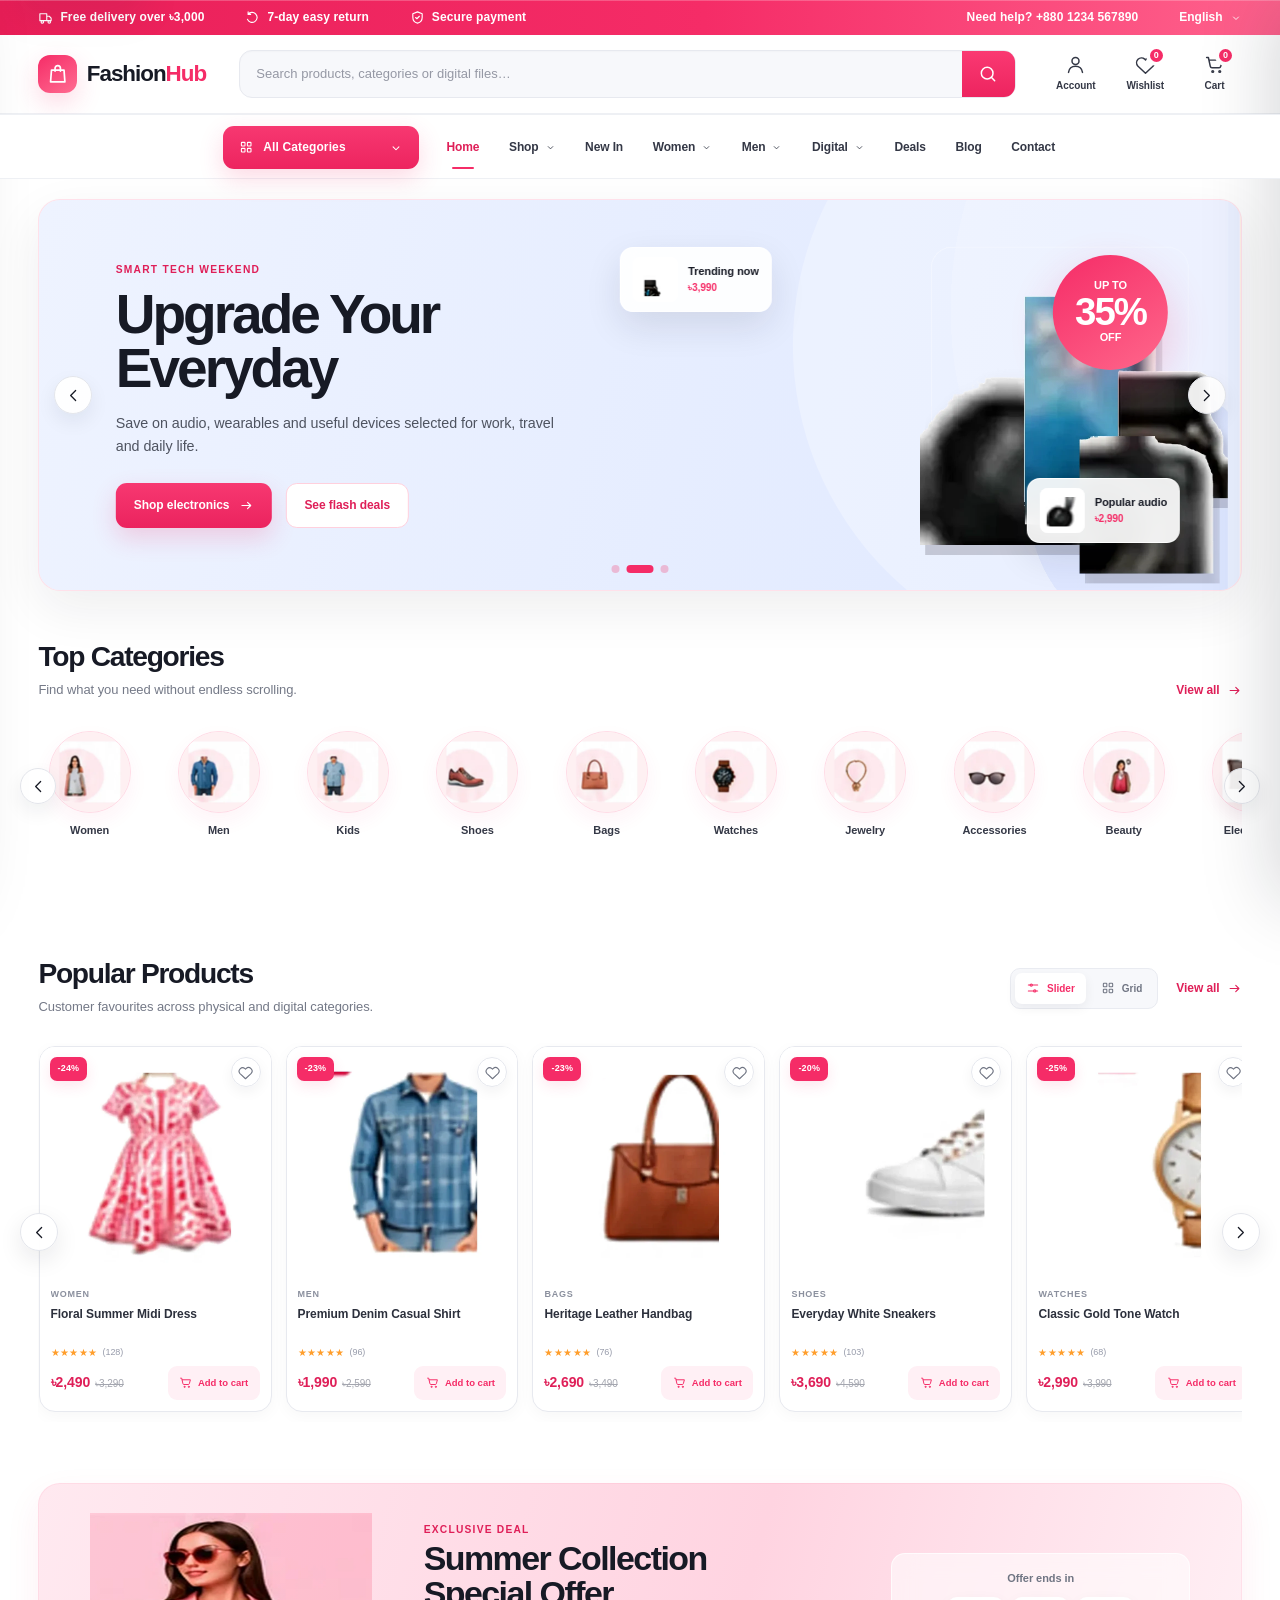
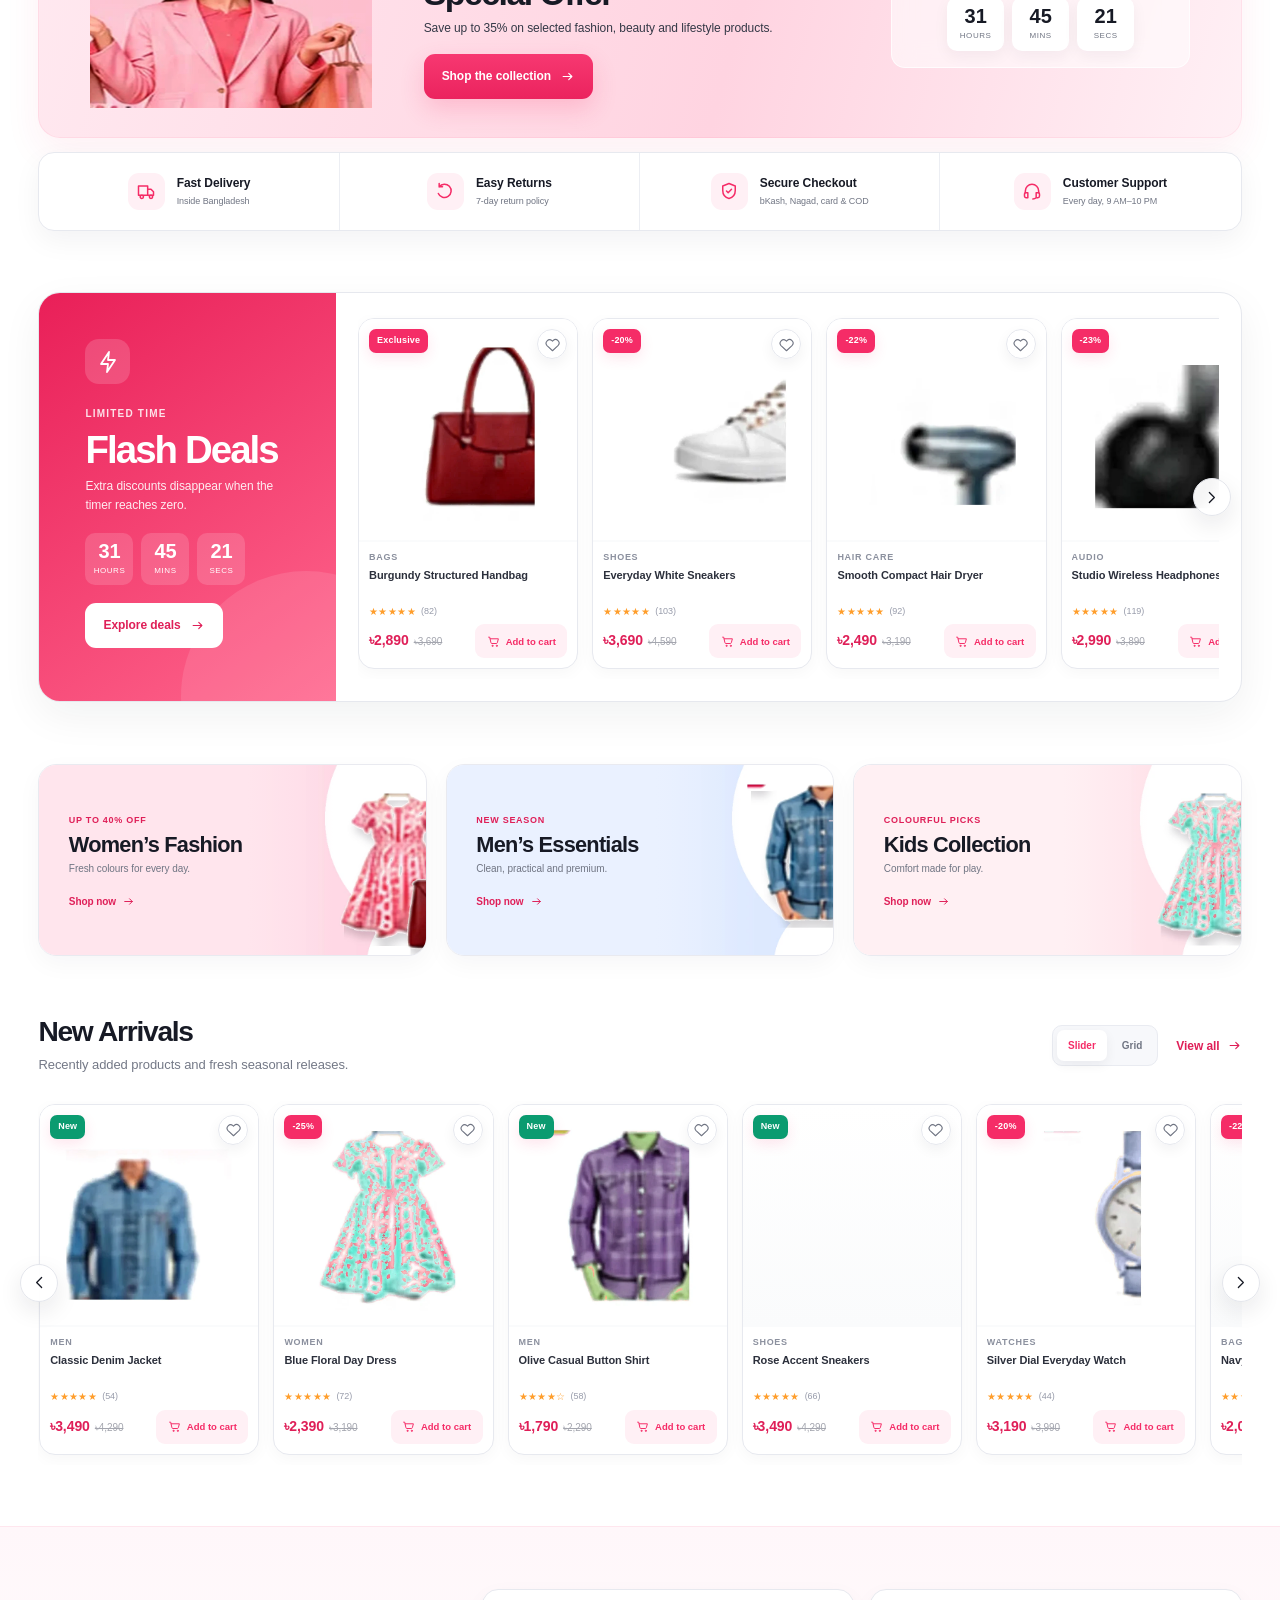
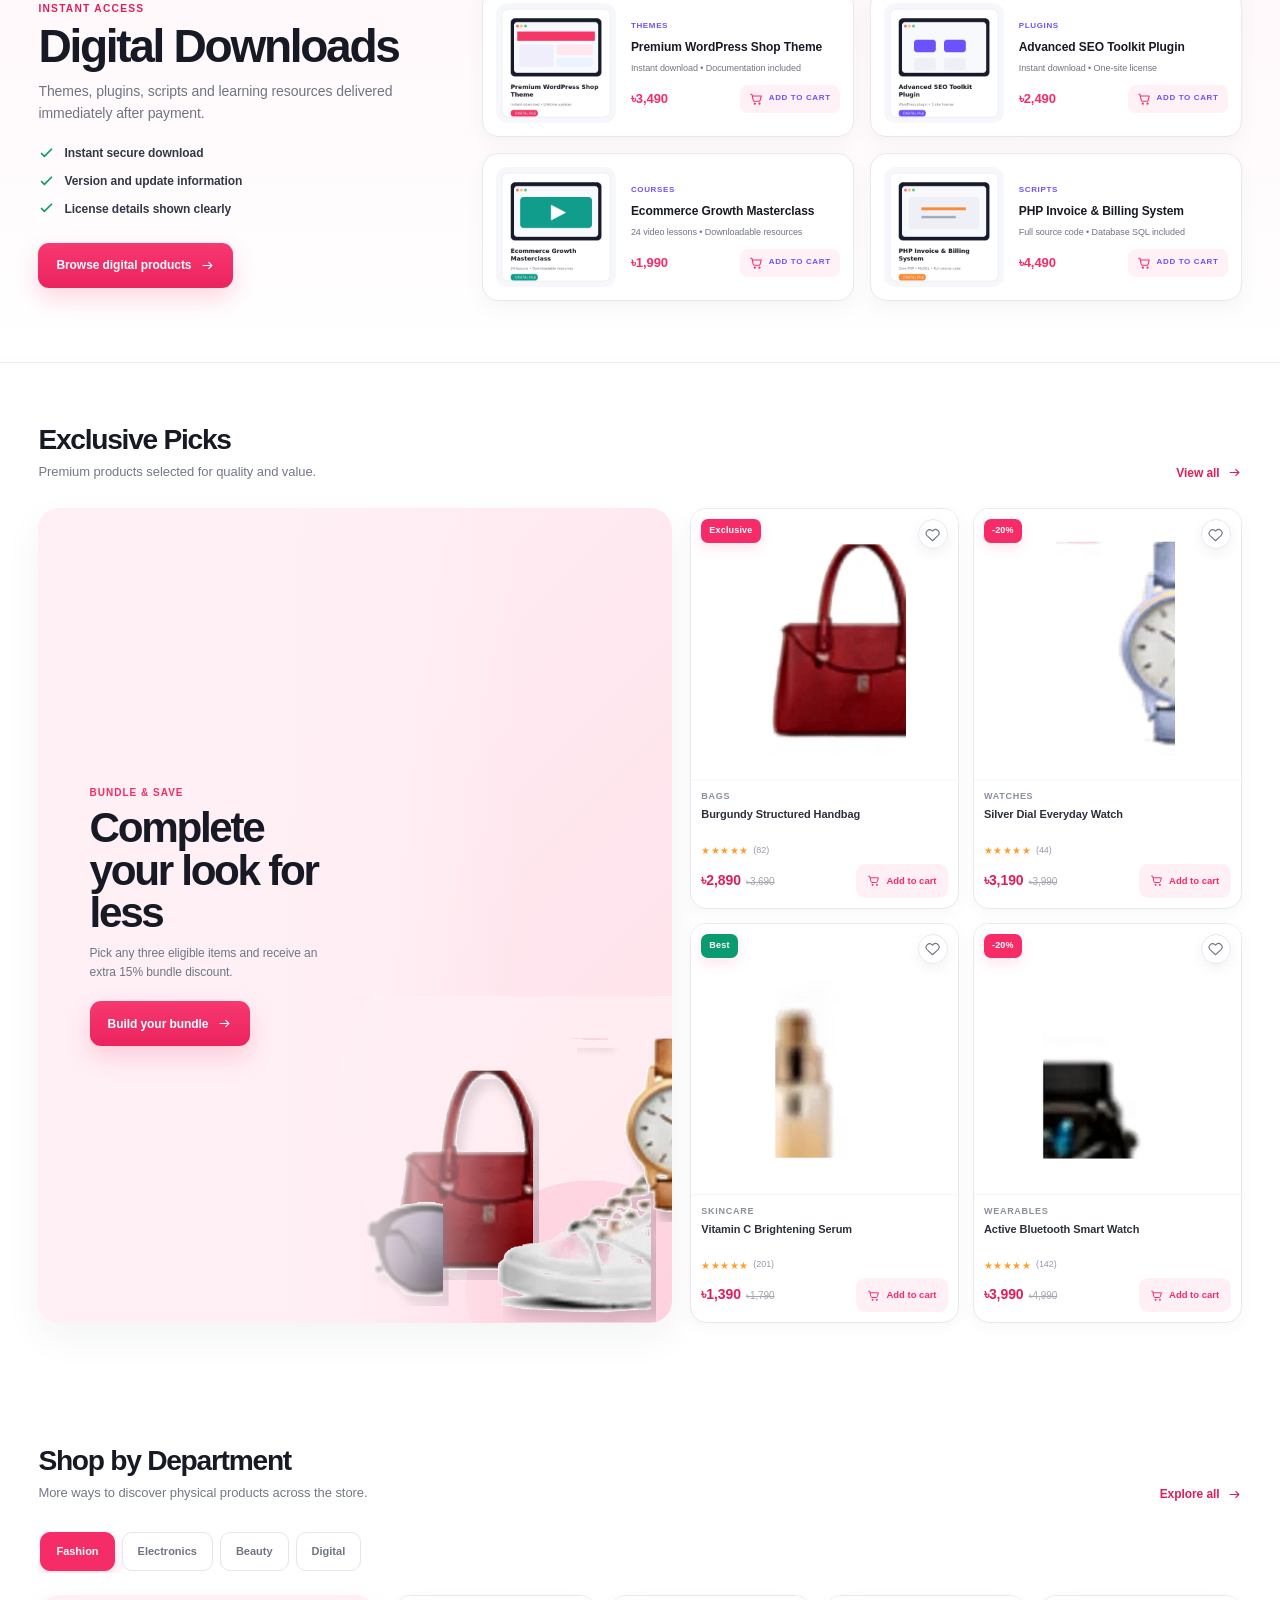
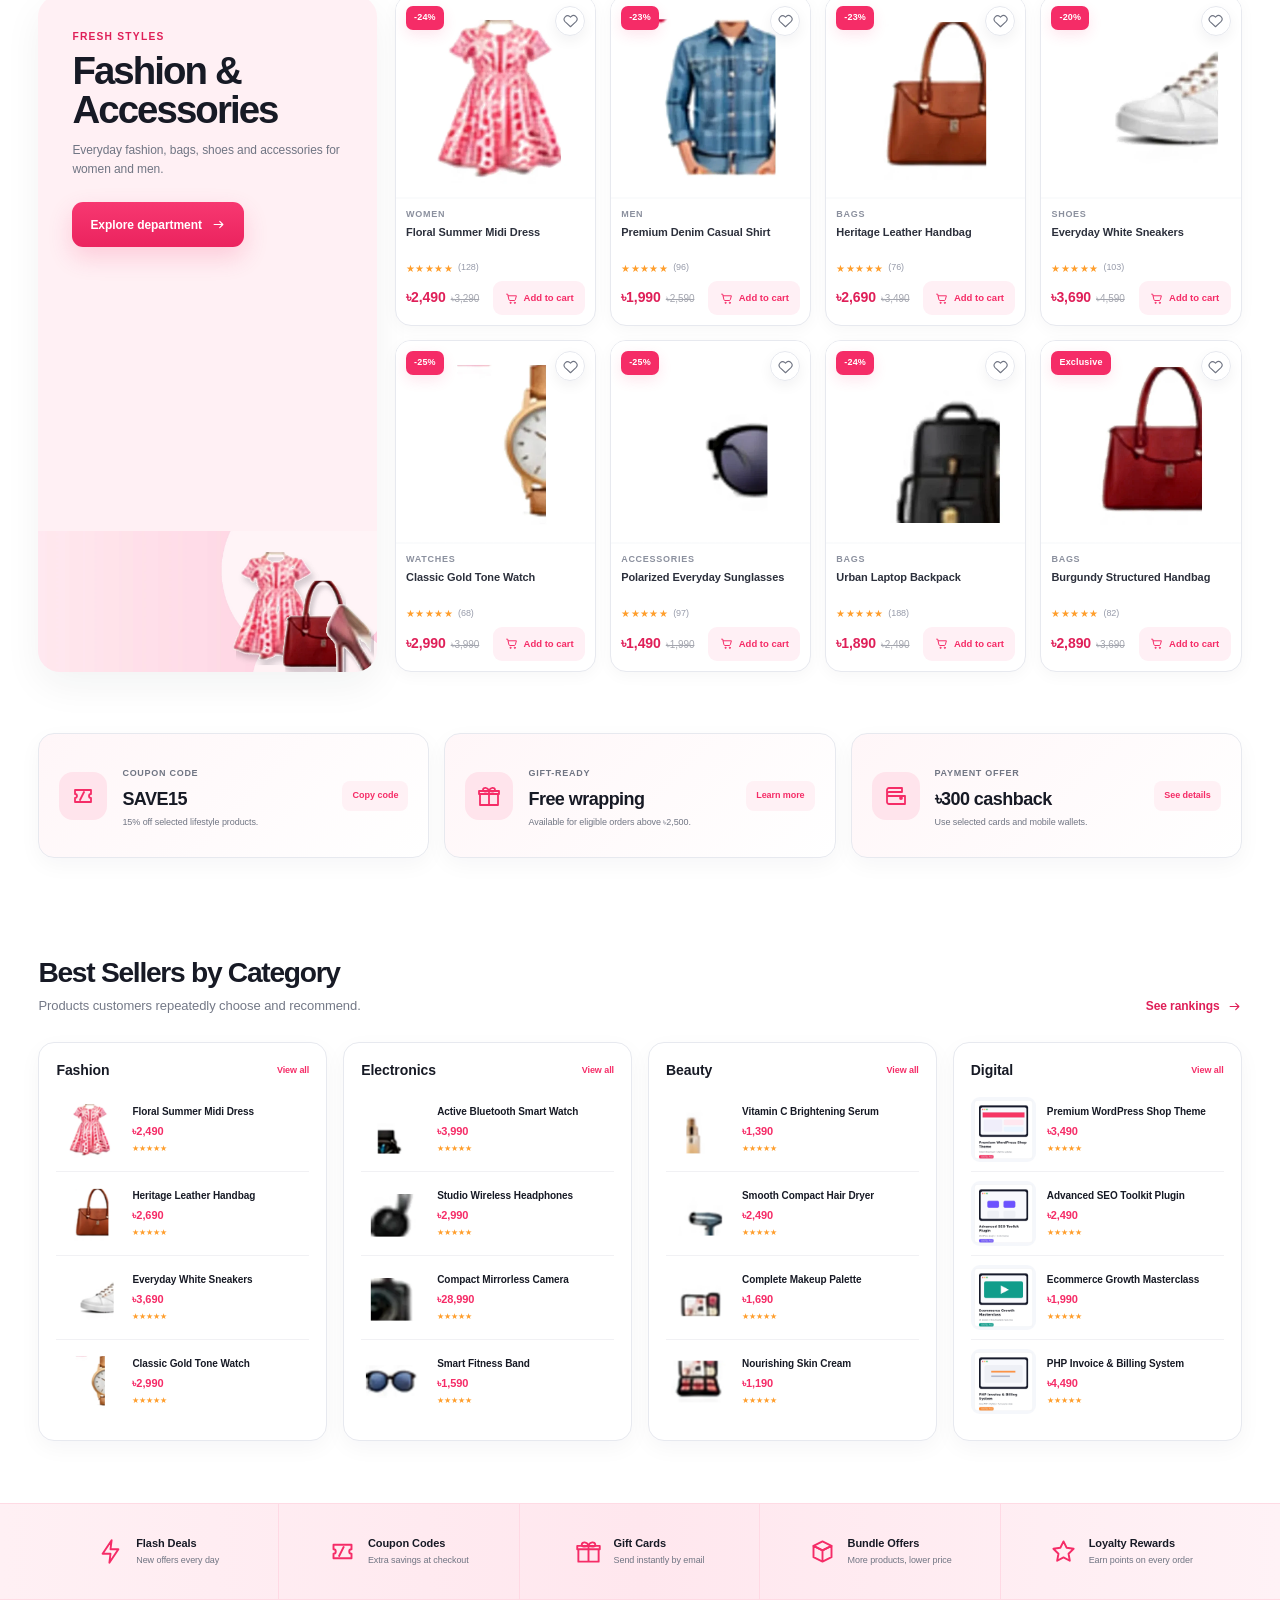
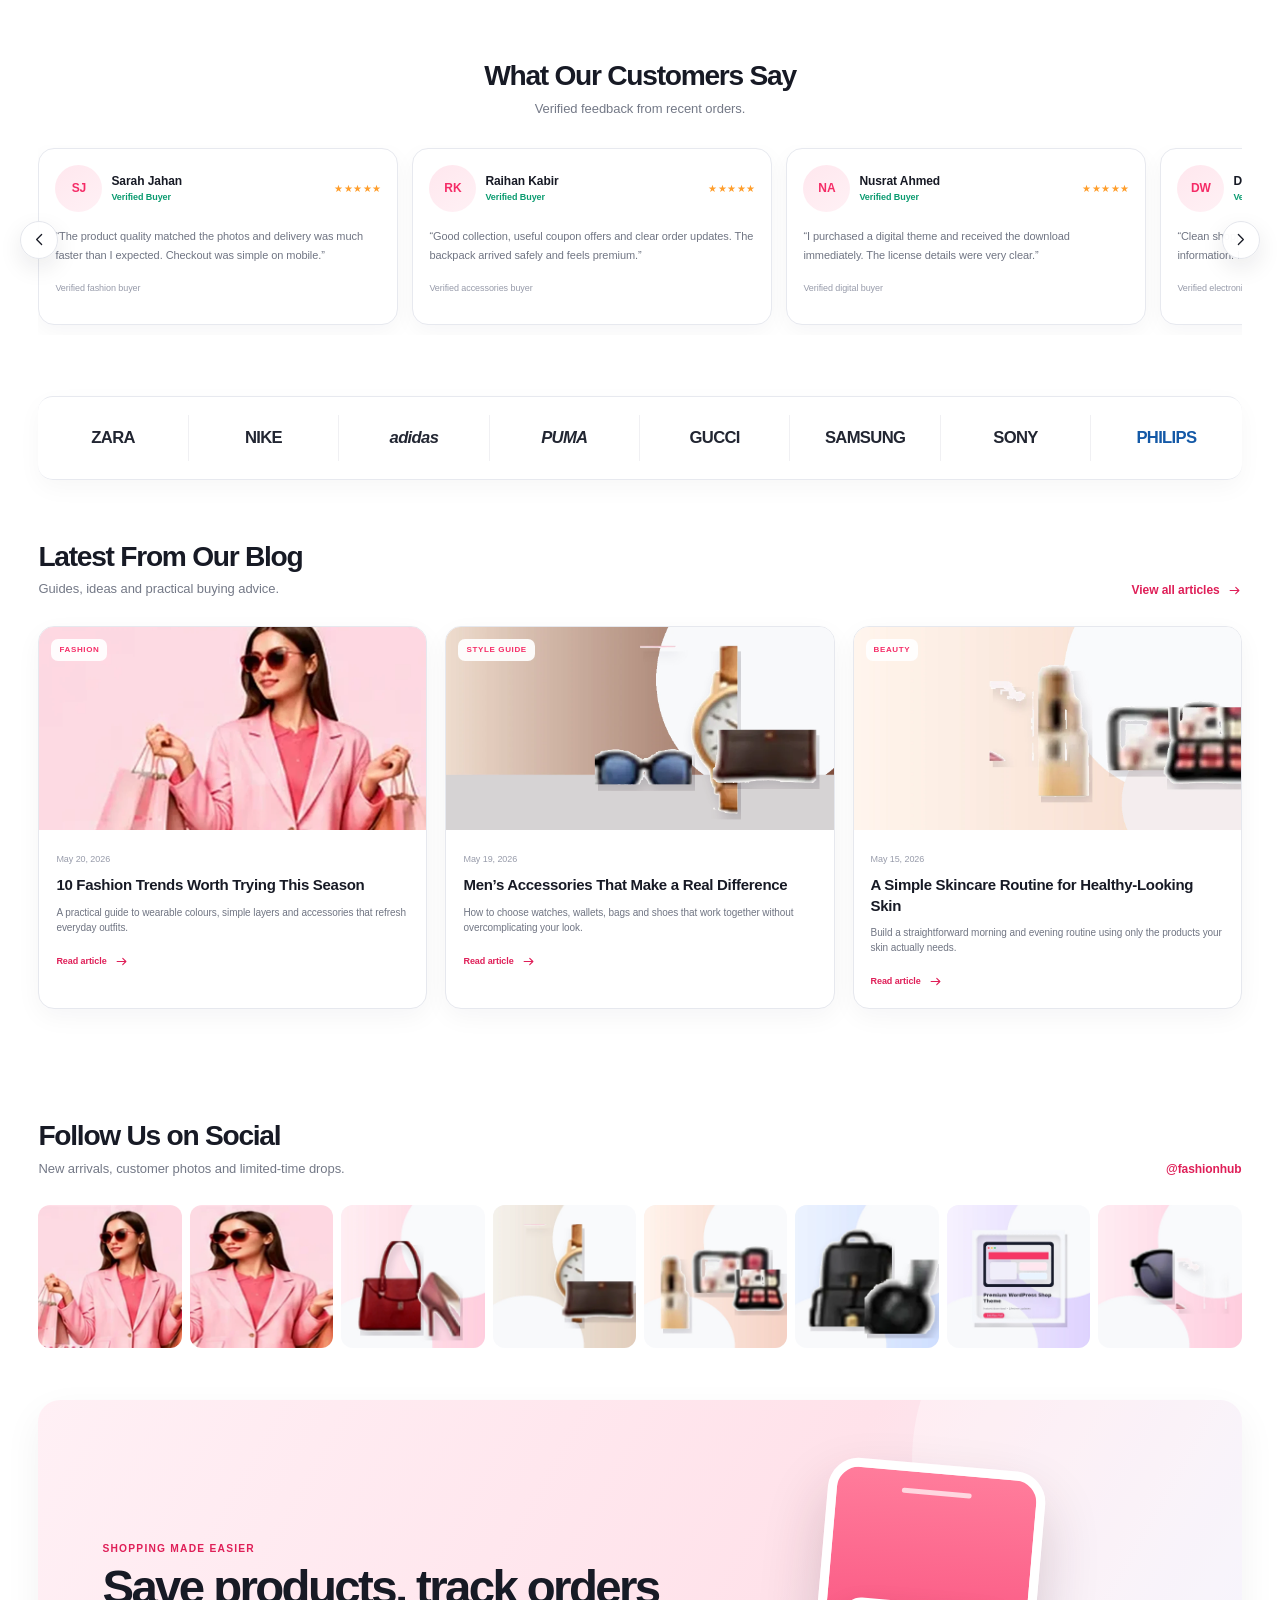
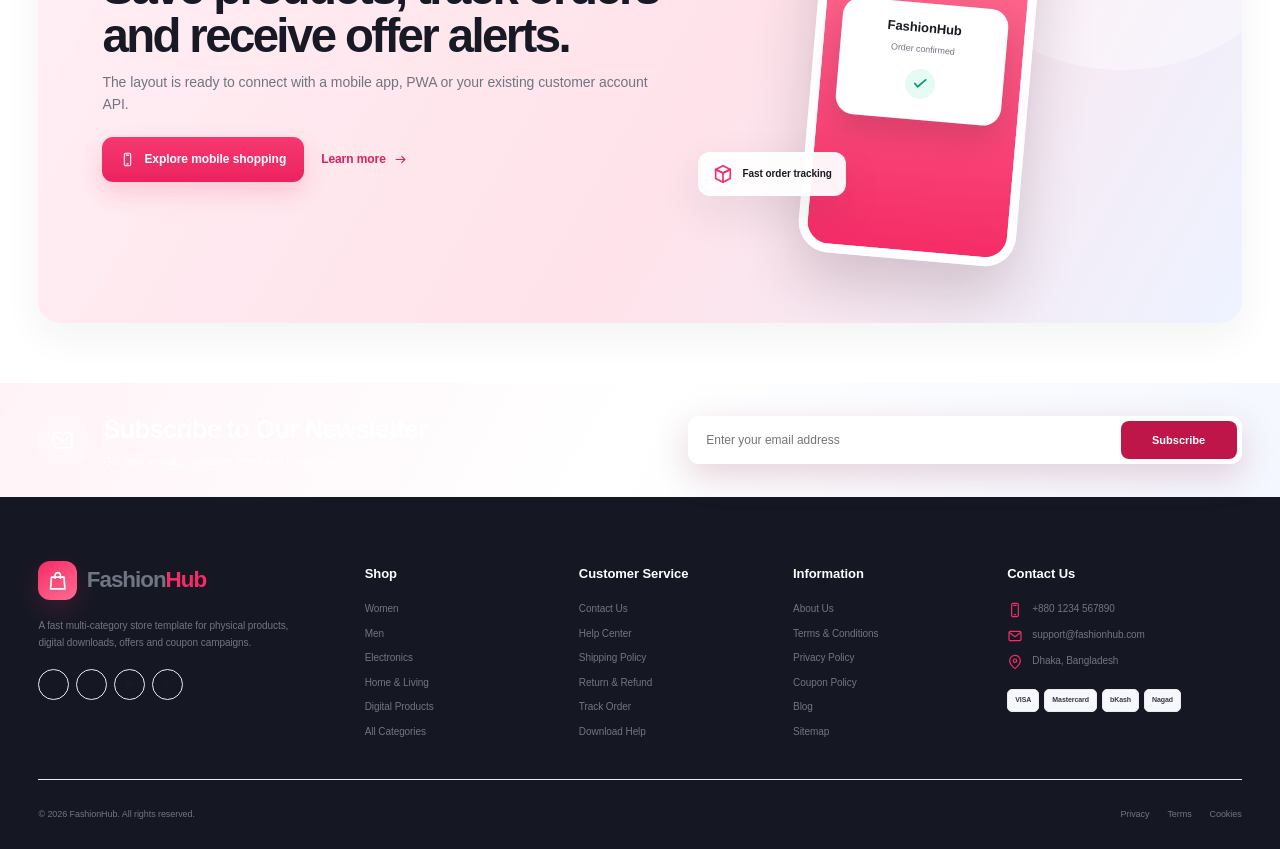
==== commit 1b03c7ab: "Load cart effects and carousel polish on homepage" ====
--- a/index.html
+++ b/index.html
@@ -11,11 +11,14 @@
   <link rel="preload" href="data/home-data.js" as="script">
   <link rel="preload" href="assets/js/app.js" as="script">
   <link rel="preload" href="assets/js/category-hover.js" as="script">
+  <link rel="preload" href="assets/js/cart-effects.js" as="script">
   <link rel="stylesheet" href="assets/css/app.css">
   <link rel="stylesheet" href="assets/css/nav-fix.css">
   <link rel="stylesheet" href="assets/css/sticky-header.css">
   <link rel="stylesheet" href="assets/css/desktop-category-slider.css">
   <link rel="stylesheet" href="assets/css/premium.css">
+  <link rel="stylesheet" href="assets/css/product-carousel.css">
+  <link rel="stylesheet" href="assets/css/cart-effects.css">
 </head>
 <body>
   <a class="skip-link" href="#main-content">Skip to content</a>
@@ -116,7 +119,6 @@
     <section class="shell trust-strip" aria-label="Store benefits"><article><span class="trust-strip__icon"><svg aria-hidden="true"><use href="#i-truck"></use></svg></span><div><b>Fast Delivery</b><small>Inside Bangladesh</small></div></article><article><span class="trust-strip__icon"><svg aria-hidden="true"><use href="#i-return"></use></svg></span><div><b>Easy Returns</b><small>7-day return policy</small></div></article><article><span class="trust-strip__icon"><svg aria-hidden="true"><use href="#i-shield"></use></svg></span><div><b>Secure Checkout</b><small>bKash, Nagad, card & COD</small></div></article><article><span class="trust-strip__icon"><svg aria-hidden="true"><use href="#i-headset"></use></svg></span><div><b>Customer Support</b><small>Every day, 9 AM–10 PM</small></div></article></section>
 
     <section class="section shell flash-section" aria-labelledby="flashTitle"><div class="flash-panel"><div class="flash-panel__intro"><span class="flash-icon"><svg aria-hidden="true"><use href="#i-bolt"></use></svg></span><span>Limited time</span><h2 id="flashTitle">Flash Deals</h2><p>Extra discounts disappear when the timer reaches zero.</p><div class="mini-countdown" id="flashCountdown"></div><a href="#" class="secondary-button">Explore deals <svg aria-hidden="true"><use href="#i-arrow-right"></use></svg></a></div><div class="flash-panel__products"><div class="rail-shell"><div class="product-rail product-rail--flash rail" id="flashRail"></div><button class="rail-arrow rail-arrow--right" type="button" data-rail-next="flashRail" aria-label="Next flash deal"><svg aria-hidden="true"><use href="#i-chevron-right"></use></svg></button></div></div></div></section>
-
     <section class="shell campaign-grid" aria-label="Featured collections"><a class="campaign-card campaign-card--women" href="#"><div><span>Up to 40% off</span><h3>Women’s Fashion</h3><p>Fresh colours for every day.</p><b>Shop now <svg aria-hidden="true"><use href="#i-arrow-right"></use></svg></b></div><img src="assets/images/banners/promo-women.webp" width="900" height="420" alt="Women's fashion collection" loading="lazy"></a><a class="campaign-card campaign-card--men" href="#"><div><span>New season</span><h3>Men’s Essentials</h3><p>Clean, practical and premium.</p><b>Shop now <svg aria-hidden="true"><use href="#i-arrow-right"></use></svg></b></div><img src="assets/images/banners/promo-men.webp" width="900" height="420" alt="Men's fashion collection" loading="lazy"></a><a class="campaign-card campaign-card--kids" href="#"><div><span>Colourful picks</span><h3>Kids Collection</h3><p>Comfort made for play.</p><b>Shop now <svg aria-hidden="true"><use href="#i-arrow-right"></use></svg></b></div><img src="assets/images/banners/promo-kids.webp" width="900" height="420" alt="Kids collection" loading="lazy"></a></section>
 
     <section class="section shell" id="newArrivals" aria-labelledby="newTitle"><div class="section-heading section-heading--actions"><div><h2 id="newTitle">New Arrivals</h2><p>Recently added products and fresh seasonal releases.</p></div><div class="heading-actions"><div class="view-switch" role="group" aria-label="New arrivals layout"><button class="is-active" type="button" data-view-target="newRail" data-view="slider">Slider</button><button type="button" data-view-target="newRail" data-view="grid">Grid</button></div><a class="text-link desktop-only" href="#">View all <svg aria-hidden="true"><use href="#i-arrow-right"></use></svg></a></div></div><div class="rail-shell product-rail-shell"><button class="rail-arrow rail-arrow--left" type="button" data-rail-prev="newRail" aria-label="Previous new products"><svg aria-hidden="true"><use href="#i-chevron-left"></use></svg></button><div class="product-rail rail" id="newRail"></div><button class="rail-arrow rail-arrow--right" type="button" data-rail-next="newRail" aria-label="Next new products"><svg aria-hidden="true"><use href="#i-chevron-right"></use></svg></button></div></section>
@@ -166,5 +168,6 @@
   <script src="data/home-data.js"></script>
   <script src="assets/js/app.js"></script>
   <script src="assets/js/category-hover.js"></script>
+  <script src="assets/js/cart-effects.js"></script>
 </body>
 </html>
--- a/assets/css/sticky-header.css
+++ b/assets/css/sticky-header.css
@@ -1,6 +1,6 @@
+@import url("product-carousel.css");
+
 /* FashionHub fixed navigation row only */
-
-/* The logo/search/account header scrolls away normally. */
 .site-header{
   position:relative!important;
   top:auto!important;
@@ -12,22 +12,33 @@
   -webkit-backdrop-filter:none!important;
 }
 
-/* Marker used by JS to know when the menu row has reached the viewport top. */
+/* 1px observer marker with zero net layout height. */
 .nav-sticky-sentinel{
   display:block;
   width:100%;
   height:1px;
-  margin:0;
+  margin:0 0 -1px;
   padding:0;
   pointer-events:none;
 }
 
+/* JS activates this spacer when the navigation row becomes fixed. */
+.nav-sticky-spacer{
+  width:100%;
+  height:0;
+  margin:0;
+  padding:0;
+  pointer-events:none;
+  transition:none!important;
+}
+
 @media (min-width:981px){
-  /*
-   * Do not rely on position:sticky here. The storefront sets horizontal
-   * overflow rules on html/body, which can make sticky positioning unreliable
-   * in some browsers. JS adds .is-stuck and this row then becomes fixed.
-   */
+  .nav-sticky-spacer.is-active{height:65px}
+
+  /* The launcher belongs to the menu row. Hide the pre-JS header copy so it can never flash in the wrong place. */
+  .header-main>.category-launcher{visibility:hidden!important;opacity:0!important;pointer-events:none!important}
+  .primary-nav>.category-launcher{visibility:visible!important;opacity:1!important;pointer-events:auto!important}
+
   .primary-nav-wrap{
     position:relative!important;
     top:auto!important;
@@ -38,21 +49,17 @@
     height:65px;
     min-height:65px;
     overflow:visible!important;
-    background:rgba(255,255,255,.975)!important;
-    border-top:1px solid rgba(243,243,246,.96)!important;
-    border-bottom:1px solid rgba(232,233,239,.92)!important;
+    background:rgba(255,255,255,.985)!important;
+    border-top:1px solid rgba(242,243,247,.96)!important;
+    border-bottom:1px solid rgba(231,233,239,.94)!important;
     box-shadow:0 0 0 rgba(23,27,40,0);
-    backdrop-filter:saturate(165%) blur(12px);
-    -webkit-backdrop-filter:saturate(165%) blur(12px);
     transform:translateZ(0);
     transition:
-      background-color .72s cubic-bezier(.2,.7,.2,1),
-      box-shadow .72s cubic-bezier(.2,.7,.2,1),
-      border-color .72s cubic-bezier(.2,.7,.2,1),
-      backdrop-filter .72s cubic-bezier(.2,.7,.2,1)!important;
+      background-color .62s cubic-bezier(.2,.7,.2,1),
+      box-shadow .62s cubic-bezier(.2,.7,.2,1),
+      border-color .62s cubic-bezier(.2,.7,.2,1)!important;
   }
 
-  /* Fixed state: only the row of menu items remains visible. */
   .primary-nav-wrap.is-stuck{
     position:fixed!important;
     top:0!important;
@@ -62,21 +69,20 @@
     height:65px;
     min-height:65px;
     z-index:9999!important;
-    background:rgba(255,255,255,.93)!important;
+    background:rgba(255,255,255,.94)!important;
     border-top-color:transparent!important;
-    border-bottom-color:rgba(220,222,231,.9)!important;
-    box-shadow:0 14px 38px rgba(24,28,40,.12);
-    backdrop-filter:saturate(185%) blur(20px);
-    -webkit-backdrop-filter:saturate(185%) blur(20px);
-    animation:fh-nav-arrive .68s cubic-bezier(.2,.7,.2,1) both;
+    border-bottom-color:rgba(221,223,230,.88)!important;
+    box-shadow:0 14px 38px rgba(24,28,40,.105);
+    backdrop-filter:saturate(170%) blur(16px);
+    -webkit-backdrop-filter:saturate(170%) blur(16px);
+    animation:fh-nav-arrive .58s cubic-bezier(.2,.7,.2,1) both;
   }
 
   @keyframes fh-nav-arrive{
-    from{opacity:.84;transform:translateY(-10px)}
+    from{opacity:.9;transform:translateY(-7px)}
     to{opacity:1;transform:translateY(0)}
   }
 
-  /* Center the complete nav content as one group inside the shell. */
   .primary-nav{
     width:var(--shell)!important;
     height:65px;
@@ -87,7 +93,6 @@
     align-items:center!important;
     justify-content:center!important;
     gap:clamp(18px,2.2vw,34px)!important;
-    transition:gap .72s cubic-bezier(.2,.7,.2,1)!important;
   }
 
   .primary-nav>ul{
@@ -99,12 +104,12 @@
     padding:0!important;
   }
 
-  .primary-nav a{
+  .primary-nav>a,
+  .primary-nav>ul>li>a{
     height:65px;
     min-height:65px;
     display:flex;
     align-items:center;
-    transition:color .45s ease,border-color .45s ease,transform .55s cubic-bezier(.2,.7,.2,1)!important;
   }
 
   .primary-nav>.category-launcher{
@@ -120,15 +125,13 @@
 
   .category-launcher__button{
     height:42px!important;
-    transition:transform .55s cubic-bezier(.2,.7,.2,1),box-shadow .55s ease,background-color .45s ease!important;
+    transition:transform .45s cubic-bezier(.2,.7,.2,1),box-shadow .45s ease,background-color .4s ease!important;
   }
 
   .primary-nav-wrap.is-stuck .category-launcher__button{
-    height:42px!important;
-    box-shadow:0 8px 22px rgba(244,50,104,.18);
+    box-shadow:0 8px 22px rgba(244,50,104,.17);
   }
 
-  /* Keep dropdowns and mega menus above all page content. */
   .primary-nav-wrap.is-stuck .category-launcher,
   .primary-nav-wrap.is-stuck .category-mega,
   .primary-nav-wrap.is-stuck .primary-nav ul ul{
@@ -136,9 +139,9 @@
   }
 }
 
-/* Mobile has no desktop menu row, so the mobile header scrolls normally. */
 @media (max-width:980px){
   .site-header{position:relative!important;top:auto!important}
+  .nav-sticky-sentinel,.nav-sticky-spacer{display:none!important}
 }
 
 @media (prefers-reduced-motion:reduce){
--- a/assets/css/premium.css
+++ b/assets/css/premium.css
@@ -179,10 +179,85 @@
 .blog-card:hover{box-shadow:0 18px 40px rgba(24,28,40,.09)!important}
 .search-lead{border:1px solid #e6e8ee!important;border-radius:15px!important;background:#fff!important;box-shadow:0 8px 24px rgba(24,28,40,.04)!important}
 .cart-page-item{border-bottom-color:#eceef3!important}
+
+/* Stable media boxes stop image decode from changing layout. */
+.hero-slide__media{min-height:100%}
+.hero-main-image{width:100%;height:100%;object-fit:contain}
+.product-card__media{aspect-ratio:1/1;overflow:hidden}
+.product-card__media img{width:100%;height:100%;object-fit:contain}
+.category-card__image{aspect-ratio:1/1;overflow:hidden}
+.category-card__image img{width:100%;height:100%;object-fit:contain}
+.blog-card__image,.blog-feature>img,.social-card{overflow:hidden}
+.blog-card__image img,.social-card img{width:100%;height:100%;object-fit:cover}
+.product-main-image{aspect-ratio:1/1;overflow:hidden}
+.product-main-image>img{width:100%;height:100%;object-fit:contain}
+.product-thumb{aspect-ratio:1/1;overflow:hidden}
+.product-thumb img{width:100%;height:100%;object-fit:contain}
+
+/* Accessible focus treatment shared by all interaction types. */
+a:focus-visible,button:focus-visible,input:focus-visible,select:focus-visible,textarea:focus-visible{outline:3px solid rgba(245,44,103,.24)!important;outline-offset:3px!important}
+.category-launcher__button:focus-visible,.primary-button:focus-visible{outline-color:rgba(245,44,103,.38)!important}
+
+/* Premium drawers and modal surfaces. */
+.mobile-drawer,.cart-drawer{background:#fff!important;box-shadow:-24px 0 70px rgba(19,23,34,.18)!important}
+.drawer-header,.cart-drawer__header{border-bottom-color:#eceef3!important;background:rgba(255,255,255,.98)!important}
+.drawer-tabs{background:#f7f8fb!important;border-color:#e8eaf0!important}
+.drawer-tabs button{border-radius:9px!important;font-weight:800!important}
+.drawer-tabs button.is-active{background:#fff!important;color:var(--accent-strong)!important;box-shadow:0 5px 14px rgba(25,29,42,.07)!important}
+.mobile-tree__row{border-bottom-color:#f0f1f4!important}
+.mobile-tree__row>a{font-weight:750!important;color:#303440!important}
+.mobile-tree__row>a:hover{color:var(--accent-strong)!important}
+.drawer-support{background:#fff3f7!important;border-color:#ffdce6!important;border-radius:13px!important}
+.cart-item{border-bottom-color:#eef0f3!important}
+.modal__dialog{border-radius:20px!important;border:1px solid #e6e8ee!important;box-shadow:0 34px 90px rgba(17,21,32,.24)!important}
+.toast{border:1px solid #e5e7ed!important;border-radius:12px!important;box-shadow:0 14px 38px rgba(20,24,36,.14)!important}
+
+/* Refined hover motion: lift cards, never enlarge dense navigation text. */
 a,button{transition:color .28s ease,background-color .28s ease,border-color .28s ease,box-shadow .35s ease,transform .35s cubic-bezier(.2,.7,.2,1)!important}
-@media (hover:hover) and (pointer:fine){.primary-button:hover,.secondary-button:hover,.product-card:hover,.campaign-card:hover,.blog-card:hover,.review-card:hover,.digital-card:hover,.offer-card:hover{transform:translateY(-3px)!important}.primary-nav a:hover,.fh-cat-parent:hover,.fh-cat-group:hover,.fh-cat-model:hover,.fh-cat-result:hover,.subcat-chips a:hover,.pagination a:hover{transform:none!important}}
-html.motion-ready .scroll-reveal{opacity:.94!important;transform:translateY(8px) scale(.995)!important;transition:opacity .58s cubic-bezier(.2,.7,.2,1),transform .58s cubic-bezier(.2,.7,.2,1)!important;will-change:auto!important}
+@media (hover:hover) and (pointer:fine){
+  .primary-button:hover,.secondary-button:hover,.product-card:hover,.campaign-card:hover,.blog-card:hover,.review-card:hover,.digital-card:hover,.offer-card:hover{transform:translateY(-3px)!important}
+  .primary-nav a:hover,.fh-cat-parent:hover,.fh-cat-group:hover,.fh-cat-model:hover,.fh-cat-result:hover,.subcat-chips a:hover,.pagination a:hover,.mobile-tree a:hover{transform:none!important}
+}
+
+/* Above-the-fold content is never faded or moved during boot. */
+.hero-section.scroll-reveal,.categories-section.scroll-reveal,#allProducts.scroll-reveal,.page-banner.scroll-reveal{opacity:1!important;transform:none!important}
+html.motion-ready .scroll-reveal{opacity:.96!important;transform:translateY(7px) scale(.997)!important;transition:opacity .52s cubic-bezier(.2,.7,.2,1),transform .52s cubic-bezier(.2,.7,.2,1)!important;will-change:auto!important}
 html.motion-ready .scroll-reveal.is-revealed{opacity:1!important;transform:none!important}
-@media (max-width:980px){.header-main{height:66px!important}.hero-section{padding-top:12px!important}.hero-slider{border-radius:17px!important}.hero-slide{min-height:360px!important}.section{padding-block:42px!important}.product-card{border-radius:14px!important}.page-shell{padding-top:14px!important;padding-bottom:40px!important}.page-banner{border-radius:18px!important}}
-@media (max-width:700px){.announcement__inner{min-height:32px}.section-heading{margin-bottom:20px!important}.section-heading h2{font-size:25px!important}.hero-slide{min-height:380px!important}#categoryRail{min-height:104px}#popularRail,#newRail{min-height:300px}.catalog-grid{gap:11px!important}.page-titlebar h1{font-size:31px!important}.product-layout{gap:26px!important}.checkout-card,.summary-card,.account-nav,.account-section,.contact-form,.sidebar-card,.cart-list-page,.empty-state{border-radius:14px!important}}
-@media (prefers-reduced-motion:reduce){*,*::before,*::after{animation:none!important;transition:none!important;scroll-behavior:auto!important}html.motion-ready .scroll-reveal{opacity:1!important;transform:none!important}}
+
+/* Disable ornamental motion until the synchronous boot scripts finish. */
+html:not(.ui-ready) .primary-nav-wrap,
+html:not(.ui-ready) .category-mega,
+html:not(.ui-ready) .product-card,
+html:not(.ui-ready) .category-card,
+html:not(.ui-ready) .campaign-card,
+html:not(.ui-ready) .hero-slides{transition:none!important;animation:none!important}
+
+@media (max-width:980px){
+  .header-main{height:66px!important}
+  .hero-section{padding-top:12px!important}
+  .hero-slider{border-radius:17px!important}
+  .hero-slide{min-height:360px!important}
+  .section{padding-block:42px!important}
+  .product-card{border-radius:14px!important}
+  .page-shell{padding-top:14px!important;padding-bottom:40px!important}
+  .page-banner{border-radius:18px!important}
+  .site-search{border-radius:11px!important}
+  .mobile-drawer{width:min(390px,92vw)!important}
+}
+@media (max-width:700px){
+  .announcement__inner{min-height:32px}
+  .section-heading{margin-bottom:20px!important}
+  .section-heading h2{font-size:25px!important}
+  .hero-slide{min-height:380px!important}
+  #categoryRail{min-height:104px}
+  #popularRail,#newRail{min-height:300px}
+  .catalog-grid{gap:11px!important}
+  .page-titlebar h1{font-size:31px!important}
+  .product-layout{gap:26px!important}
+  .checkout-card,.summary-card,.account-nav,.account-section,.contact-form,.sidebar-card,.cart-list-page,.empty-state{border-radius:14px!important}
+  .primary-button,.secondary-button,.buy-now{min-height:44px!important}
+}
+@media (prefers-reduced-motion:reduce){
+  *,*::before,*::after{animation:none!important;transition:none!important;scroll-behavior:auto!important}
+  html.motion-ready .scroll-reveal{opacity:1!important;transform:none!important}
+}
--- a/assets/css/product-carousel.css
+++ b/assets/css/product-carousel.css
@@ -0,0 +1,128 @@
+/* FashionHub product rail tuning + seamless looping */
+.product-rail{
+  gap:14px!important;
+  padding-top:3px!important;
+  padding-bottom:10px!important;
+  overscroll-behavior-inline:contain;
+  scroll-snap-type:x proximity!important;
+}
+.product-rail:not(.is-grid) .product-card{
+  flex:0 0 clamp(214px,18.2vw,244px)!important;
+}
+.product-rail:not(.is-grid) .product-card--compact{
+  flex-basis:clamp(204px,17.2vw,230px)!important;
+}
+.product-card__body{
+  padding:10px 11px 11px!important;
+}
+.product-card h3{
+  min-height:34px!important;
+  margin:4px 0 5px!important;
+  line-height:1.38!important;
+}
+.product-card__rating{
+  gap:5px!important;
+  margin-bottom:5px!important;
+}
+.product-card__footer{
+  gap:7px!important;
+}
+.product-price{
+  gap:5px!important;
+}
+.product-card--compact .product-card__body{
+  padding:9px 10px 10px!important;
+}
+.product-card--compact h3{
+  min-height:31px!important;
+  margin:3px 0 5px!important;
+}
+.product-card__quick{
+  bottom:8px!important;
+}
+.flash-panel__products{
+  padding:clamp(17px,1.8vw,22px)!important;
+}
+
+/* The cloned rails are only for visual continuity. Grid mode shows originals once. */
+.product-rail.is-grid [data-loop-clone="1"]{
+  display:none!important;
+}
+
+/* Make carousel arrows read more like the hero controls without becoming oversized. */
+.product-rail-shell .rail-arrow,
+.flash-panel__products .rail-arrow,
+.reviews-section .rail-arrow{
+  width:38px!important;
+  height:38px!important;
+  background:rgba(255,255,255,.96)!important;
+  border:1px solid #e4e6ec!important;
+  box-shadow:0 9px 24px rgba(20,25,38,.09)!important;
+  transition:background-color .28s ease,color .28s ease,border-color .28s ease,box-shadow .32s ease,transform .32s cubic-bezier(.2,.7,.2,1)!important;
+}
+.product-rail-shell .rail-arrow:hover,
+.flash-panel__products .rail-arrow:hover,
+.reviews-section .rail-arrow:hover{
+  background:var(--accent)!important;
+  color:#fff!important;
+  border-color:var(--accent)!important;
+  box-shadow:0 12px 28px rgba(245,44,103,.18)!important;
+}
+
+/* Review rail uses the same endless carousel engine. */
+.review-rail{
+  gap:14px!important;
+  padding-block:3px 10px!important;
+  overscroll-behavior-inline:contain;
+  scroll-snap-type:x proximity!important;
+}
+.review-card{
+  padding:16px!important;
+  scroll-snap-align:start;
+}
+.review-card__top{
+  gap:9px!important;
+}
+
+@media (min-width:701px){
+  .product-rail{
+    padding-left:3px!important;
+    padding-right:3px!important;
+  }
+}
+
+@media (max-width:700px){
+  .product-rail{
+    gap:11px!important;
+    padding-top:2px!important;
+    padding-bottom:8px!important;
+  }
+  .product-rail:not(.is-grid) .product-card,
+  .product-rail:not(.is-grid) .product-card--compact{
+    flex-basis:min(76vw,238px)!important;
+  }
+  .flash-panel__products{
+    padding:14px!important;
+  }
+  .flash-panel__products .product-rail:not(.is-grid) .product-card{
+    flex-basis:min(70vw,222px)!important;
+  }
+  .product-card__body,
+  .product-card--compact .product-card__body{
+    padding:9px 10px 10px!important;
+  }
+}
+
+@media (max-width:480px){
+  .product-rail:not(.is-grid) .product-card,
+  .product-rail:not(.is-grid) .product-card--compact{
+    flex-basis:min(78vw,232px)!important;
+  }
+}
+
+@media (prefers-reduced-motion:reduce){
+  .product-rail,
+  .review-rail{
+    scroll-behavior:auto!important;
+  }
+}
--- a/assets/css/cart-effects.css
+++ b/assets/css/cart-effects.css
@@ -0,0 +1,187 @@
+/* FashionHub cart interaction polish */
+
+/* Product-card add buttons use text everywhere instead of icon-only controls. */
+.product-card__footer{min-width:0}
+.add-button{
+  width:auto!important;
+  min-width:92px!important;
+  height:34px!important;
+  flex:0 0 auto!important;
+  padding:0 11px!important;
+  display:inline-flex!important;
+  align-items:center!important;
+  justify-content:center!important;
+  gap:6px!important;
+  border-radius:9px!important;
+  white-space:nowrap!important;
+  font-size:9.5px!important;
+  font-weight:850!important;
+  line-height:1!important;
+}
+.add-button svg{width:13px!important;height:13px!important;flex:0 0 auto}
+.add-button.is-added,
+.digital-card [data-action="add-cart"].is-added,
+.primary-button[data-action="add-cart"].is-added{
+  background:#edf9f4!important;
+  border-color:#cdeee0!important;
+  color:#16845f!important;
+  box-shadow:none!important;
+  cursor:default!important;
+  transform:none!important;
+  opacity:1!important;
+}
+.add-button:disabled,
+.digital-card [data-action="add-cart"]:disabled,
+.primary-button[data-action="add-cart"]:disabled{
+  opacity:1!important;
+  pointer-events:none!important;
+}
+.digital-card [data-action="add-cart"]{
+  display:inline-flex!important;
+  align-items:center!important;
+  justify-content:center!important;
+  gap:6px!important;
+  white-space:nowrap;
+}
+.digital-card [data-action="add-cart"] svg,
+.primary-button[data-action="add-cart"] svg{width:14px;height:14px}
+
+/* Fly-to-cart visual. JS supplies the start/end coordinates. */
+.fh-cart-fly{
+  position:fixed!important;
+  z-index:30000!important;
+  margin:0!important;
+  padding:5px!important;
+  object-fit:contain!important;
+  pointer-events:none!important;
+  border:1px solid rgba(230,232,238,.92)!important;
+  border-radius:14px!important;
+  background:#fff!important;
+  box-shadow:0 16px 38px rgba(20,25,38,.19)!important;
+  will-change:transform,opacity;
+}
+.action-icon.fh-cart-hit,
+[data-action="open-cart"].fh-cart-hit{
+  animation:fh-cart-hit .62s cubic-bezier(.2,.8,.2,1);
+}
+@keyframes fh-cart-hit{
+  0%,100%{transform:scale(1)}
+  35%{transform:scale(1.22)}
+  62%{transform:scale(.94)}
+}
+
+/* Compact mini cart: more products fit comfortably in the viewport. */
+.cart-drawer{
+  width:min(90vw,380px)!important;
+}
+.cart-drawer__header{
+  min-height:60px!important;
+  padding:10px 14px!important;
+  gap:10px!important;
+}
+.cart-drawer__header h2{
+  font-size:17px!important;
+  line-height:1.2!important;
+}
+.cart-drawer__header span{
+  font-size:9px!important;
+}
+.cart-drawer__header .icon-button{
+  width:34px!important;
+  height:34px!important;
+  border-radius:9px!important;
+}
+.cart-items{
+  padding:6px 14px 8px!important;
+}
+.cart-item{
+  grid-template-columns:60px minmax(0,1fr) 24px!important;
+  gap:9px!important;
+  padding:9px 0!important;
+}
+.cart-item img{
+  width:60px!important;
+  height:60px!important;
+  border-radius:9px!important;
+}
+.cart-item h3{
+  margin:0 0 3px!important;
+  font-size:10px!important;
+  line-height:1.3!important;
+  display:-webkit-box;
+  -webkit-box-orient:vertical;
+  -webkit-line-clamp:2;
+  overflow:hidden;
+}
+.cart-item strong{
+  font-size:11px!important;
+}
+.cart-quantity{
+  gap:5px!important;
+  margin-top:5px!important;
+}
+.cart-quantity button{
+  width:22px!important;
+  height:22px!important;
+  border-radius:6px!important;
+}
+.cart-quantity svg{width:10px!important;height:10px!important}
+.cart-quantity span{font-size:9px!important}
+.cart-remove{
+  width:24px!important;
+  height:24px!important;
+  padding:4px!important;
+  display:grid!important;
+  place-items:center!important;
+}
+.cart-remove svg{width:13px!important;height:13px!important}
+.cart-drawer__footer{
+  padding:11px 14px 14px!important;
+  gap:7px!important;
+}
+.cart-drawer__footer>div{
+  margin-bottom:2px!important;
+}
+.cart-drawer__footer>div span{font-size:10px!important}
+.cart-drawer__footer>div b{font-size:16px!important}
+.cart-drawer__footer .primary-button,
+.cart-drawer__footer .secondary-button{
+  min-height:40px!important;
+  font-size:10.5px!important;
+  border-radius:9px!important;
+}
+.cart-empty{
+  padding:24px!important;
+}
+.cart-empty svg{
+  width:40px!important;
+  height:40px!important;
+  margin-bottom:9px!important;
+}
+.cart-empty b{font-size:13px!important;margin-bottom:3px!important}
+.cart-empty span{font-size:10px!important}
+
+@media (max-width:700px){
+  .cart-drawer{width:min(92vw,360px)!important}
+  .add-button{min-width:88px!important;padding-inline:9px!important;font-size:9px!important}
+  .product-card__footer{gap:6px!important}
+}
+
+@media (max-width:480px){
+  .product-rail.is-grid .product-card__footer,
+  .catalog-grid .product-card__footer{
+    align-items:stretch!important;
+    flex-wrap:wrap!important;
+  }
+  .product-rail.is-grid .add-button,
+  .catalog-grid .add-button{
+    width:100%!important;
+    min-width:0!important;
+    margin-top:2px!important;
+  }
+}
+
+@media (prefers-reduced-motion:reduce){
+  .fh-cart-fly{display:none!important}
+  .action-icon.fh-cart-hit,[data-action="open-cart"].fh-cart-hit{animation:none!important}
+}
